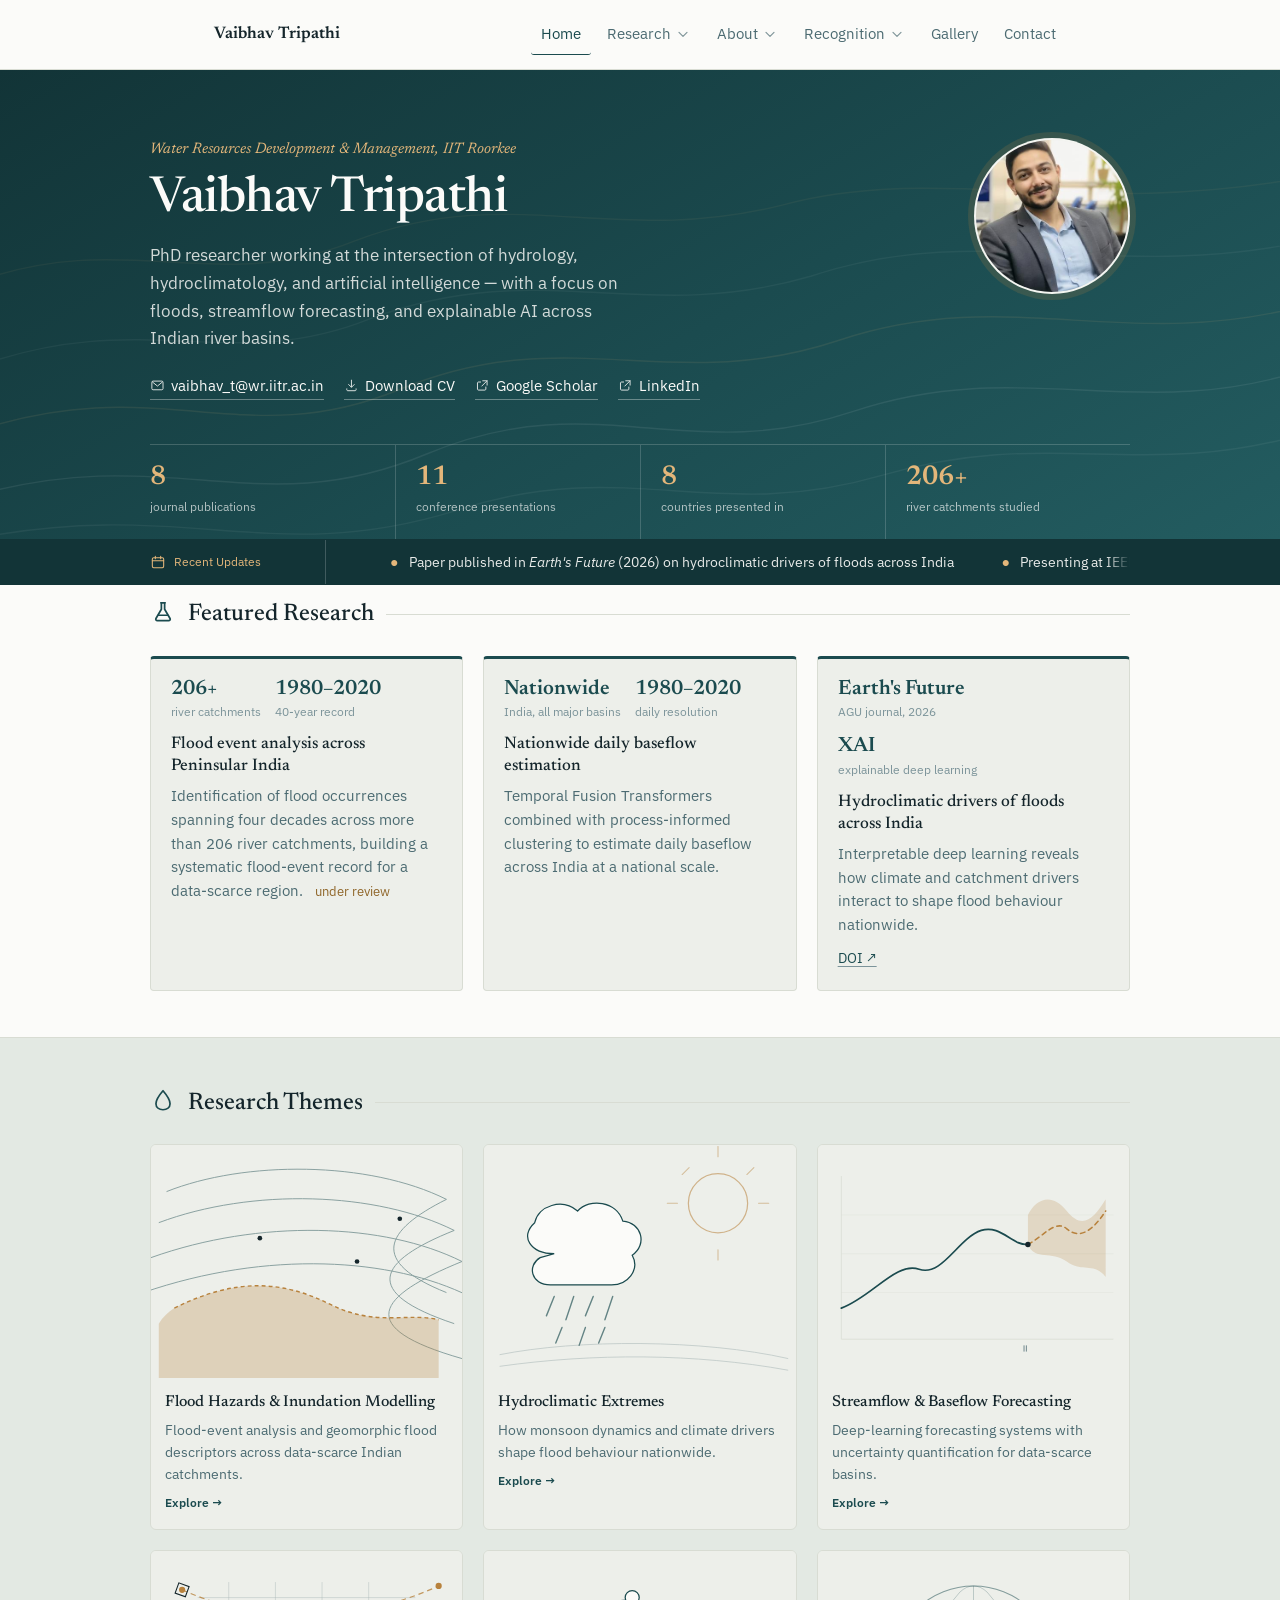
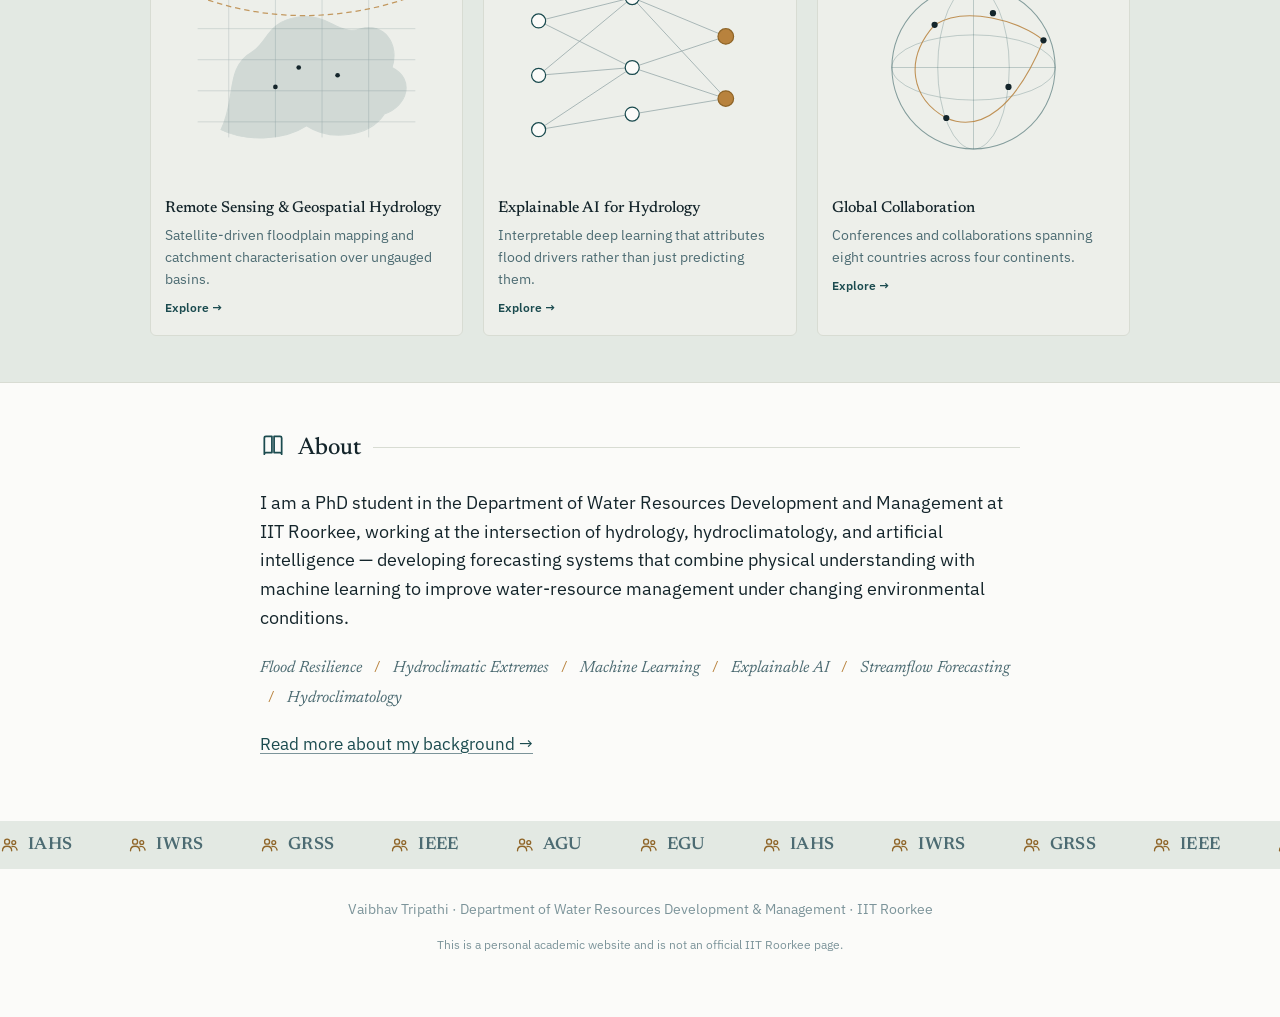
==== index.html @ ae6833fc "Dropdown nav, auto-scrolling ticker, and research theme cards Borrows layout techniques from the IIT" ====
<!DOCTYPE html>
<html lang="en">
<head>
<meta charset="UTF-8">
<meta name="viewport" content="width=device-width, initial-scale=1.0">
<title>Vaibhav Tripathi — Hydrology &amp; Water Resources Research</title>
<meta name="description" content="Vaibhav Tripathi is a PhD researcher at IIT Roorkee working on hydroclimatic extremes, flood modelling, and explainable AI for streamflow forecasting.">
<meta property="og:title" content="Vaibhav Tripathi — Hydrology &amp; Water Resources Research">
<meta property="og:description" content="Vaibhav Tripathi is a PhD researcher at IIT Roorkee working on hydroclimatic extremes, flood modelling, and explainable AI for streamflow forecasting.">
<meta property="og:image" content="assets/img/profile.jpg">
<meta property="og:type" content="website">
<link rel="icon" href="data:,">
<link rel="preconnect" href="https://fonts.googleapis.com">
<link rel="preconnect" href="https://fonts.gstatic.com" crossorigin>
<link href="https://fonts.googleapis.com/css2?family=Newsreader:ital,opsz,wght@0,6..72,400;0,6..72,500;0,6..72,600;1,6..72,400;1,6..72,500&family=IBM+Plex+Sans:wght@400;500;600&display=swap" rel="stylesheet">
<link rel="stylesheet" href="assets/css/style.css">
</head>
<body>
<svg xmlns="http://www.w3.org/2000/svg" style="display:none">
<defs>

<symbol id="icon-mail" viewBox="0 0 24 24">
  <rect x="3" y="5" width="18" height="14" rx="2" fill="none" stroke="currentColor" stroke-width="1.6"/>
  <path d="M4 6.5 L12 13 L20 6.5" fill="none" stroke="currentColor" stroke-width="1.6" stroke-linecap="round" stroke-linejoin="round"/>
</symbol>

<symbol id="icon-phone" viewBox="0 0 24 24">
  <path d="M6.5 3.5 L9.5 3.5 L11 8 L8.5 9.8 C9.6 12.2 11.8 14.4 14.2 15.5 L16 13 L20.5 14.5 L20.5 17.5 C20.5 19.2 19 20.4 17.4 20 C10.8 18.4 5.6 13.2 4 6.6 C3.6 5 4.8 3.5 6.5 3.5 Z" fill="none" stroke="currentColor" stroke-width="1.6" stroke-linejoin="round"/>
</symbol>

<symbol id="icon-download" viewBox="0 0 24 24">
  <path d="M12 3.5 V14.5 M7.5 10.5 L12 15 L16.5 10.5" fill="none" stroke="currentColor" stroke-width="1.6" stroke-linecap="round" stroke-linejoin="round"/>
  <path d="M4.5 17.5 V19 C4.5 19.8 5.2 20.5 6 20.5 H18 C18.8 20.5 19.5 19.8 19.5 19 V17.5" fill="none" stroke="currentColor" stroke-width="1.6" stroke-linecap="round"/>
</symbol>

<symbol id="icon-external" viewBox="0 0 24 24">
  <path d="M9 6.5 H5.5 C4.7 6.5 4 7.2 4 8 V18 C4 18.8 4.7 19.5 5.5 19.5 H16 C16.8 19.5 17.5 18.8 17.5 18 V14.5" fill="none" stroke="currentColor" stroke-width="1.6" stroke-linecap="round" stroke-linejoin="round"/>
  <path d="M12.5 4.5 H19.5 V11.5 M19.5 4.5 L11 13" fill="none" stroke="currentColor" stroke-width="1.6" stroke-linecap="round" stroke-linejoin="round"/>
</symbol>

<symbol id="icon-cap" viewBox="0 0 24 24">
  <path d="M12 4.5 L21.5 9 L12 13.5 L2.5 9 Z" fill="none" stroke="currentColor" stroke-width="1.6" stroke-linejoin="round"/>
  <path d="M6.5 11 V15.5 C6.5 17 9 18.5 12 18.5 C15 18.5 17.5 17 17.5 15.5 V11" fill="none" stroke="currentColor" stroke-width="1.6" stroke-linecap="round"/>
  <path d="M21.5 9 V15" fill="none" stroke="currentColor" stroke-width="1.6" stroke-linecap="round"/>
</symbol>

<symbol id="icon-briefcase" viewBox="0 0 24 24">
  <rect x="3" y="7.5" width="18" height="12" rx="2" fill="none" stroke="currentColor" stroke-width="1.6"/>
  <path d="M8.5 7.5 V5.5 C8.5 4.7 9.2 4 10 4 H14 C14.8 4 15.5 4.7 15.5 5.5 V7.5" fill="none" stroke="currentColor" stroke-width="1.6" stroke-linejoin="round"/>
  <path d="M3 12.5 H21" stroke="currentColor" stroke-width="1.6"/>
</symbol>

<symbol id="icon-flask" viewBox="0 0 24 24">
  <path d="M10 3.5 H14 M10.5 4 V9.5 L5.5 18 C5 19 5.7 20 6.8 20 H17.2 C18.3 20 19 19 18.5 18 L13.5 9.5 V4" fill="none" stroke="currentColor" stroke-width="1.6" stroke-linecap="round" stroke-linejoin="round"/>
  <path d="M8 15 H16" stroke="currentColor" stroke-width="1.6" stroke-linecap="round"/>
</symbol>

<symbol id="icon-map" viewBox="0 0 24 24">
  <path d="M9 4 L4 6 V20 L9 18 L15 20 L20 18 V4 L15 6 L9 4 Z" fill="none" stroke="currentColor" stroke-width="1.6" stroke-linejoin="round"/>
  <path d="M9 4 V18 M15 6 V20" stroke="currentColor" stroke-width="1.6"/>
</symbol>

<symbol id="icon-users" viewBox="0 0 24 24">
  <circle cx="8.5" cy="8" r="3" fill="none" stroke="currentColor" stroke-width="1.6"/>
  <path d="M3 19 C3 15.5 5.5 13.5 8.5 13.5 C11.5 13.5 14 15.5 14 19" fill="none" stroke="currentColor" stroke-width="1.6" stroke-linecap="round"/>
  <circle cx="16.5" cy="9" r="2.3" fill="none" stroke="currentColor" stroke-width="1.6"/>
  <path d="M14.5 13.8 C17 13.3 19.8 15 20.5 18" fill="none" stroke="currentColor" stroke-width="1.6" stroke-linecap="round"/>
</symbol>

<symbol id="icon-award" viewBox="0 0 24 24">
  <circle cx="12" cy="9" r="5.5" fill="none" stroke="currentColor" stroke-width="1.6"/>
  <path d="M9 13.5 L7.5 20.5 L12 18 L16.5 20.5 L15 13.5" fill="none" stroke="currentColor" stroke-width="1.6" stroke-linejoin="round"/>
</symbol>

<symbol id="icon-book" viewBox="0 0 24 24">
  <path d="M4 5.5 C4 4.7 4.7 4 5.5 4 H11 V19 H5.5 C4.7 19 4 19.7 4 20.5 V5.5 Z" fill="none" stroke="currentColor" stroke-width="1.6" stroke-linejoin="round"/>
  <path d="M20 5.5 C20 4.7 19.3 4 18.5 4 H13 V19 H18.5 C19.3 19 20 19.7 20 20.5 V5.5 Z" fill="none" stroke="currentColor" stroke-width="1.6" stroke-linejoin="round"/>
</symbol>

<symbol id="icon-calendar" viewBox="0 0 24 24">
  <rect x="3.5" y="5.5" width="17" height="15" rx="2" fill="none" stroke="currentColor" stroke-width="1.6"/>
  <path d="M3.5 10 H20.5 M8 3.5 V7 M16 3.5 V7" stroke="currentColor" stroke-width="1.6" stroke-linecap="round"/>
</symbol>

<symbol id="icon-droplet" viewBox="0 0 24 24">
  <path d="M12 3.5 C12 3.5 5.5 11 5.5 15.5 C5.5 19 8.4 21 12 21 C15.6 21 18.5 19 18.5 15.5 C18.5 11 12 3.5 12 3.5 Z" fill="none" stroke="currentColor" stroke-width="1.6" stroke-linejoin="round"/>
</symbol>

<symbol id="icon-chart" viewBox="0 0 24 24">
  <path d="M4 20 V4 M4 20 H20" stroke="currentColor" stroke-width="1.6" stroke-linecap="round"/>
  <path d="M7 16 L11 11 L14.5 13.5 L19.5 7" fill="none" stroke="currentColor" stroke-width="1.6" stroke-linecap="round" stroke-linejoin="round"/>
</symbol>

<symbol id="icon-image" viewBox="0 0 24 24">
  <rect x="3.5" y="4.5" width="17" height="15" rx="2" fill="none" stroke="currentColor" stroke-width="1.6"/>
  <circle cx="8.5" cy="9.5" r="1.7" fill="none" stroke="currentColor" stroke-width="1.6"/>
  <path d="M4 17 L9.5 12 L13.5 15.5 L16.5 13 L20.5 17" fill="none" stroke="currentColor" stroke-width="1.6" stroke-linejoin="round"/>
</symbol>

<symbol id="icon-globe" viewBox="0 0 24 24">
  <circle cx="12" cy="12" r="8.5" fill="none" stroke="currentColor" stroke-width="1.6"/>
  <path d="M3.5 12 H20.5 M12 3.5 C14.8 6.5 14.8 17.5 12 20.5 C9.2 17.5 9.2 6.5 12 3.5 Z" fill="none" stroke="currentColor" stroke-width="1.6"/>
</symbol>

<symbol id="icon-pin" viewBox="0 0 24 24">
  <path d="M12 21 C12 21 18.5 14.5 18.5 10 C18.5 6.4 15.6 3.5 12 3.5 C8.4 3.5 5.5 6.4 5.5 10 C5.5 14.5 12 21 12 21 Z" fill="none" stroke="currentColor" stroke-width="1.6" stroke-linejoin="round"/>
  <circle cx="12" cy="10" r="2.2" fill="none" stroke="currentColor" stroke-width="1.6"/>
</symbol>

<symbol id="icon-caret" viewBox="0 0 24 24">
  <path d="M6 9.5 L12 15.5 L18 9.5" fill="none" stroke="currentColor" stroke-width="1.8" stroke-linecap="round" stroke-linejoin="round"/>
</symbol>

</defs>
</svg>

<nav class="topnav">
  <div class="topnav-inner">
    <a href="index.html" class="brand">Vaibhav Tripathi</a>
    <button class="navtoggle" id="navToggle" aria-label="Toggle navigation" aria-expanded="false">
      <span></span><span></span><span></span>
    </button>
    <ul class="navlinks" id="navLinks">
      <li><a href="index.html" class="top active">Home</a></li>
      <li class="navgroup">
        <button type="button" class="top" aria-expanded="false">Research <svg class="icon icon-sm caret"><use href="#icon-caret"/></svg></button>
        <ul class="dropdown">
          <li><a href="research.html">Research Domains</a></li>
          <li><a href="publications.html">Publications</a></li>
          <li><a href="conferences.html">Conferences & Workshops</a></li>
        </ul>
      </li>
      <li class="navgroup">
        <button type="button" class="top" aria-expanded="false">About <svg class="icon icon-sm caret"><use href="#icon-caret"/></svg></button>
        <ul class="dropdown">
          <li><a href="about.html">About</a></li>
          <li><a href="education.html">Education</a></li>
          <li><a href="experience.html">Experience</a></li>
        </ul>
      </li>
      <li class="navgroup">
        <button type="button" class="top" aria-expanded="false">Recognition <svg class="icon icon-sm caret"><use href="#icon-caret"/></svg></button>
        <ul class="dropdown">
          <li><a href="awards.html">Awards</a></li>
          <li><a href="leadership.html">Leadership</a></li>
        </ul>
      </li>
      <li><a href="gallery.html" class="top">Gallery</a></li>
      <li><a href="contact.html" class="top">Contact</a></li>
    </ul>
  </div>
</nav>

<header class="hero" id="top">
  <svg class="hero-contour" viewBox="0 0 900 360" preserveAspectRatio="xMidYMid slice" xmlns="http://www.w3.org/2000/svg" aria-hidden="true">
    <path d="M -20 300 C 120 260, 180 320, 300 270 C 420 220, 480 280, 600 240 C 720 200, 800 250, 920 210" fill="none" stroke="#FBFBF9" stroke-width="1" opacity="0.22"/>
    <path d="M -20 330 C 130 300, 190 350, 320 310 C 440 270, 500 320, 620 285 C 740 250, 800 290, 920 255" fill="none" stroke="#FBFBF9" stroke-width="1" opacity="0.16"/>
    <path d="M -20 255 C 110 210, 170 270, 280 225 C 400 175, 470 230, 590 190 C 710 150, 790 200, 920 165" fill="none" stroke="#E3B67A" stroke-width="1" opacity="0.28"/>
    <path d="M -20 210 C 100 165, 160 215, 260 175 C 380 130, 450 180, 570 145 C 690 105, 780 150, 920 120" fill="none" stroke="#FBFBF9" stroke-width="1" opacity="0.14"/>
    <path d="M -20 150 C 90 110, 150 160, 250 120 C 360 78, 430 125, 550 95 C 660 65, 760 105, 920 75" fill="none" stroke="#E3B67A" stroke-width="1" opacity="0.18"/>
  </svg>
  <div class="hero-inner">
    <div>
      <p class="hero-eyebrow">Water Resources Development &amp; Management, IIT Roorkee</p>
      <h1>Vaibhav Tripathi</h1>
      <p class="hero-role">PhD researcher working at the intersection of hydrology, hydroclimatology, and artificial intelligence — with a focus on floods, streamflow forecasting, and explainable AI across Indian river basins.</p>
      <div class="hero-links">
        <a href="mailto:vaibhav_t@wr.iitr.ac.in"><svg class="icon"><use href="#icon-mail"/></svg>vaibhav_t@wr.iitr.ac.in</a>
        <a href="assets/files/Vaibhav_Tripathi_CV.pdf"><svg class="icon"><use href="#icon-download"/></svg>Download CV</a>
        <a href="#" id="link-scholar"><svg class="icon"><use href="#icon-external"/></svg>Google Scholar</a>
        <a href="#" id="link-linkedin"><svg class="icon"><use href="#icon-external"/></svg>LinkedIn</a>
      </div>
    </div>
    <div class="hero-photo">
      <img src="assets/img/profile.jpg" alt="Portrait of Vaibhav Tripathi" width="156" height="156">
    </div>
  </div>
  <div class="stat-strip">
    <div class="stat-strip-item"><span class="stat-strip-num">8</span><span class="stat-strip-label">journal publications</span></div>
    <div class="stat-strip-item"><span class="stat-strip-num">11</span><span class="stat-strip-label">conference presentations</span></div>
    <div class="stat-strip-item"><span class="stat-strip-num">8</span><span class="stat-strip-label">countries presented in</span></div>
    <div class="stat-strip-item"><span class="stat-strip-num">206+</span><span class="stat-strip-label">river catchments studied</span></div>
  </div>
</header>

<div class="ticker-band">
  <div class="ticker-inner">
    <div class="ticker-label"><svg class="icon icon-sm"><use href="#icon-calendar"/></svg> Recent Updates</div>
    <div class="ticker-viewport">
      <div class="ticker-track">
        <span><span class="dot">&#9679;</span>Paper published in <em>Earth's Future</em> (2026) on hydroclimatic drivers of floods across India</span>
        <span><span class="dot">&#9679;</span>Presenting at IEEE&ndash;IGARSS 2026, Washington, D.C., USA</span>
        <span><span class="dot">&#9679;</span>Paper published in <em>Journal of Hydrology</em>: coupled flood &amp; public-health risk modelling</span>
        <span><span class="dot">&#9679;</span>Presenting at EGU General Assembly 2026, Vienna, Austria</span>
        <span><span class="dot">&#9679;</span>Revision submitted to <em>Environmental Research Letters</em> on baseflow separation methods</span>
        <span><span class="dot">&#9679;</span>Travel grant awarded for the S2S2D Conference, University of Reading, UK</span>
        <span><span class="dot">&#9679;</span>Paper published in <em>Natural Hazards</em>: CNN&ndash;U-Net flood susceptibility mapping</span>
        <span><span class="dot">&#9679;</span>Paper published in <em>Water Resources Management</em>: En-LSTM streamflow model</span>
        <!-- duplicate for seamless loop -->
        <span><span class="dot">&#9679;</span>Paper published in <em>Earth's Future</em> (2026) on hydroclimatic drivers of floods across India</span>
        <span><span class="dot">&#9679;</span>Presenting at IEEE&ndash;IGARSS 2026, Washington, D.C., USA</span>
        <span><span class="dot">&#9679;</span>Paper published in <em>Journal of Hydrology</em>: coupled flood &amp; public-health risk modelling</span>
        <span><span class="dot">&#9679;</span>Presenting at EGU General Assembly 2026, Vienna, Austria</span>
        <span><span class="dot">&#9679;</span>Revision submitted to <em>Environmental Research Letters</em> on baseflow separation methods</span>
        <span><span class="dot">&#9679;</span>Travel grant awarded for the S2S2D Conference, University of Reading, UK</span>
        <span><span class="dot">&#9679;</span>Paper published in <em>Natural Hazards</em>: CNN&ndash;U-Net flood susceptibility mapping</span>
        <span><span class="dot">&#9679;</span>Paper published in <em>Water Resources Management</em>: En-LSTM streamflow model</span>
      </div>
    </div>
  </div>
</div>

<main>

<section id="featured" class="no-border-top">
  <div class="section-inner wide">
    <div class="section-head"><span class="section-icon"><svg class="icon icon-lg"><use href="#icon-flask"/></svg></span><h2>Featured Research</h2><div class="rule"></div></div>

    <div class="feature-grid">

      <article class="feature-card">
        <div class="feature-stats">
          <div class="stat"><span class="stat-num">206+</span><span class="stat-label">river catchments</span></div>
          <div class="stat"><span class="stat-num">1980&ndash;2020</span><span class="stat-label">40-year record</span></div>
        </div>
        <h3>Flood event analysis across Peninsular India</h3>
        <p>Identification of flood occurrences spanning four decades across more than 206 river catchments, building a systematic flood-event record for a data-scarce region. <span class="research-tag">under review</span></p>
      </article>

      <article class="feature-card">
        <div class="feature-stats">
          <div class="stat"><span class="stat-num">Nationwide</span><span class="stat-label">India, all major basins</span></div>
          <div class="stat"><span class="stat-num">1980&ndash;2020</span><span class="stat-label">daily resolution</span></div>
        </div>
        <h3>Nationwide daily baseflow estimation</h3>
        <p>Temporal Fusion Transformers combined with process-informed clustering to estimate daily baseflow across India at a national scale.</p>
      </article>

      <article class="feature-card">
        <div class="feature-stats">
          <div class="stat"><span class="stat-num">Earth's&nbsp;Future</span><span class="stat-label">AGU journal, 2026</span></div>
          <div class="stat"><span class="stat-num">XAI</span><span class="stat-label">explainable deep learning</span></div>
        </div>
        <h3>Hydroclimatic drivers of floods across India</h3>
        <p>Interpretable deep learning reveals how climate and catchment drivers interact to shape flood behaviour nationwide.</p>
        <div class="pub-links"><a href="https://doi.org/10.1029/2026EF008397" target="_blank" rel="noopener">DOI &nearr;</a></div>
      </article>

    </div>
  </div>
</section>

<section id="themes" class="tint">
  <div class="section-inner wide">
    <div class="section-head"><span class="section-icon"><svg class="icon icon-lg"><use href="#icon-droplet"/></svg></span><h2>Research Themes</h2><div class="rule"></div></div>
    <div class="gallery-grid">

      <a class="tcard gallery-tile" href="research.html">
        <div class="tphoto"><img src="assets/img/gallery/flood-mapping.svg" alt="Flood mapping illustration" loading="lazy"></div>
        <div class="gallery-caption"><h3>Flood Hazards &amp; Inundation Modelling</h3><p>Flood-event analysis and geomorphic flood descriptors across data-scarce Indian catchments.</p></div>
      </a>

      <a class="tcard gallery-tile" href="research.html">
        <div class="tphoto"><img src="assets/img/gallery/monsoon-climate.svg" alt="Monsoon climate illustration" loading="lazy"></div>
        <div class="gallery-caption"><h3>Hydroclimatic Extremes</h3><p>How monsoon dynamics and climate drivers shape flood behaviour nationwide.</p></div>
      </a>

      <a class="tcard gallery-tile" href="research.html">
        <div class="tphoto"><img src="assets/img/gallery/streamflow-forecast.svg" alt="Streamflow forecasting illustration" loading="lazy"></div>
        <div class="gallery-caption"><h3>Streamflow &amp; Baseflow Forecasting</h3><p>Deep-learning forecasting systems with uncertainty quantification for data-scarce basins.</p></div>
      </a>

      <a class="tcard gallery-tile" href="research.html">
        <div class="tphoto"><img src="assets/img/gallery/remote-sensing.svg" alt="Remote sensing illustration" loading="lazy"></div>
        <div class="gallery-caption"><h3>Remote Sensing &amp; Geospatial Hydrology</h3><p>Satellite-driven floodplain mapping and catchment characterisation over ungauged basins.</p></div>
      </a>

      <a class="tcard gallery-tile" href="research.html">
        <div class="tphoto"><img src="assets/img/gallery/machine-learning.svg" alt="Machine learning illustration" loading="lazy"></div>
        <div class="gallery-caption"><h3>Explainable AI for Hydrology</h3><p>Interpretable deep learning that attributes flood drivers rather than just predicting them.</p></div>
      </a>

      <a class="tcard gallery-tile" href="gallery.html">
        <div class="tphoto"><img src="assets/img/gallery/global-reach.svg" alt="Global collaboration illustration" loading="lazy"></div>
        <div class="gallery-caption"><h3>Global Collaboration</h3><p>Conferences and collaborations spanning eight countries across four continents.</p></div>
      </a>

    </div>
  </div>
</section>

<section id="about-teaser">
  <div class="section-inner">
    <div class="section-head"><span class="section-icon"><svg class="icon icon-lg"><use href="#icon-book"/></svg></span><h2>About</h2><div class="rule"></div></div>
    <p class="about-lede">I am a PhD student in the Department of Water Resources Development and Management at IIT Roorkee, working at the intersection of hydrology, hydroclimatology, and artificial intelligence &mdash; developing forecasting systems that combine physical understanding with machine learning to improve water-resource management under changing environmental conditions.</p>
    <p class="keywords">Flood Resilience <span class="sep">/</span> Hydroclimatic Extremes <span class="sep">/</span> Machine Learning <span class="sep">/</span> Explainable AI <span class="sep">/</span> Streamflow Forecasting <span class="sep">/</span> Hydroclimatology</p>
    <p style="margin-top:18px;"><a href="about.html">Read more about my background &rarr;</a></p>
  </div>
</section>

<div class="logostrip-band">
  <div class="logostrip-track">
    <span class="logostrip-item"><svg class="icon icon-md"><use href="#icon-users"/></svg>IAHS</span>
    <span class="logostrip-item"><svg class="icon icon-md"><use href="#icon-users"/></svg>IWRS</span>
    <span class="logostrip-item"><svg class="icon icon-md"><use href="#icon-users"/></svg>GRSS</span>
    <span class="logostrip-item"><svg class="icon icon-md"><use href="#icon-users"/></svg>IEEE</span>
    <span class="logostrip-item"><svg class="icon icon-md"><use href="#icon-users"/></svg>AGU</span>
    <span class="logostrip-item"><svg class="icon icon-md"><use href="#icon-users"/></svg>EGU</span>
    <span class="logostrip-item"><svg class="icon icon-md"><use href="#icon-users"/></svg>IAHS</span>
    <span class="logostrip-item"><svg class="icon icon-md"><use href="#icon-users"/></svg>IWRS</span>
    <span class="logostrip-item"><svg class="icon icon-md"><use href="#icon-users"/></svg>GRSS</span>
    <span class="logostrip-item"><svg class="icon icon-md"><use href="#icon-users"/></svg>IEEE</span>
    <span class="logostrip-item"><svg class="icon icon-md"><use href="#icon-users"/></svg>AGU</span>
    <span class="logostrip-item"><svg class="icon icon-md"><use href="#icon-users"/></svg>EGU</span>
  </div>
</div>

</main>
<footer>
  <p>Vaibhav Tripathi &middot; Department of Water Resources Development &amp; Management &middot; IIT Roorkee</p>
  <p class="footer-note">This is a personal academic website and is not an official IIT Roorkee page.</p>
</footer>

<script src="assets/js/main.js"></script>
</body>
</html>
---- assets/css/style.css ----
/* ============================================================
   Vaibhav Tripathi — personal site
   Palette: ink #14252B / teal #1B4B4F / slate #4C6B72
            paper #EDEFEA / paper-warm #FBFBF9 / ochre #B8823D
   Type: Newsreader (headings) + IBM Plex Sans (body/UI)
   ============================================================ */

:root {
  --ink: #14252b;
  --teal: #1b4b4f;
  --teal-deep: #123437;
  --slate: #4c6b72;
  --slate-light: #7c949a;
  --paper: #edefea;
  --paper-warm: #fbfbf9;
  --line: #d8dcd3;
  --ochre: #b8823d;
  --ochre-light: #e3b67a;
  --ochre-deep: #8f6528;
  --paper-tint: #e3e9e3;
  --max-w: 760px;
  --max-w-wide: 980px;
  --side-pad: clamp(20px, 5vw, 64px);
}

* { box-sizing: border-box; }

.icon {
  width: 1em;
  height: 1em;
  display: inline-block;
  vertical-align: -0.15em;
  flex-shrink: 0;
}
.icon-sm { width: 16px; height: 16px; }
.icon-md { width: 20px; height: 20px; }
.icon-lg { width: 26px; height: 26px; }

html {
  scroll-behavior: smooth;
}

@media (prefers-reduced-motion: reduce) {
  html { scroll-behavior: auto; }
  * { animation-duration: 0.01ms !important; animation-iteration-count: 1 !important; transition-duration: 0.01ms !important; }
}

body {
  margin: 0;
  background: var(--paper-warm);
  color: var(--ink);
  font-family: "IBM Plex Sans", -apple-system, BlinkMacSystemFont, "Segoe UI", sans-serif;
  font-size: 17px;
  line-height: 1.6;
  -webkit-font-smoothing: antialiased;
}

h1, h2, h3, h4 {
  font-family: "Newsreader", Georgia, serif;
  font-weight: 500;
  color: var(--ink);
  margin: 0;
}

a {
  color: var(--teal);
  text-decoration-color: var(--slate-light);
  text-underline-offset: 3px;
}
a:hover { color: var(--ochre-deep); }

a:focus-visible,
button:focus-visible,
input:focus-visible {
  outline: 2px solid var(--ochre);
  outline-offset: 3px;
}

::selection { background: var(--ochre); color: var(--paper-warm); }

p { margin: 0 0 1em; }

.wrap {
  max-width: var(--max-w);
  margin: 0 auto;
  padding: 0 var(--side-pad);
}

/* ---------- Top nav ---------- */

.topnav {
  position: sticky;
  top: 0;
  z-index: 50;
  background: rgba(251, 251, 249, 0.92);
  backdrop-filter: blur(6px);
  border-bottom: 1px solid var(--line);
}

.topnav-inner {
  max-width: var(--max-w-wide);
  margin: 0 auto;
  padding: 14px var(--side-pad);
  display: flex;
  align-items: center;
  justify-content: space-between;
  gap: 16px;
}

.brand {
  font-family: "Newsreader", serif;
  font-size: 1.05rem;
  font-weight: 600;
  color: var(--ink);
  text-decoration: none;
  white-space: nowrap;
}

.navlinks {
  display: flex;
  align-items: center;
  gap: clamp(2px, 1vw, 6px);
  flex-wrap: wrap;
  font-size: 0.92rem;
  list-style: none;
  margin: 0;
  padding: 0;
}

.navlinks > li { position: relative; }

.navlinks a.top,
.navlinks button.top {
  color: var(--slate);
  text-decoration: none;
  padding: 8px 10px;
  border-bottom: 1px solid transparent;
  background: none;
  border-left: none;
  border-right: none;
  border-top: none;
  font: inherit;
  cursor: pointer;
  display: inline-flex;
  align-items: center;
  gap: 4px;
  border-radius: 3px;
}
.navlinks a.top:hover,
.navlinks button.top:hover {
  color: var(--teal);
  border-bottom-color: var(--ochre);
}
.navlinks a.top.active,
.navlinks button.top.active {
  color: var(--teal);
  border-bottom-color: var(--teal);
}
.navlinks .caret { transition: transform 0.2s ease; opacity: 0.7; }
.navlinks li.navgroup.open .caret { transform: rotate(180deg); }

.dropdown {
  position: absolute;
  top: 100%;
  left: 0;
  min-width: 220px;
  background: var(--paper-warm);
  border: 1px solid var(--line);
  border-radius: 8px;
  box-shadow: 0 18px 32px rgba(18, 52, 55, 0.14);
  padding: 6px;
  list-style: none;
  margin: 4px 0 0;
  display: none;
  z-index: 60;
}
.navlinks li.navgroup.open .dropdown,
.navlinks li.navgroup:hover .dropdown {
  display: block;
}
.dropdown li a {
  display: block;
  padding: 9px 12px;
  border-radius: 5px;
  color: var(--ink);
  text-decoration: none;
  font-size: 0.9rem;
}
.dropdown li a:hover { background: var(--paper); color: var(--teal); }
.dropdown li a.active { color: var(--teal); font-weight: 600; }

.navtoggle {
  display: none;
  flex-direction: column;
  justify-content: center;
  gap: 4px;
  width: 30px;
  height: 30px;
  background: none;
  border: none;
  cursor: pointer;
  padding: 0;
}
.navtoggle span {
  display: block;
  height: 1.5px;
  background: var(--ink);
  border-radius: 1px;
}

@media (max-width: 760px) {
  .navtoggle { display: flex; }
  .navlinks {
    display: none;
    width: 100%;
    flex-direction: column;
    align-items: stretch;
    gap: 0;
    padding-top: 10px;
  }
  .navlinks.open { display: flex; }
  .navlinks > li { border-bottom: 1px dotted var(--line); }
  .navlinks a.top, .navlinks button.top { width: 100%; padding: 10px 2px; justify-content: space-between; }
  .dropdown {
    position: static;
    box-shadow: none;
    border: none;
    display: none;
    padding: 0 0 6px 14px;
    background: none;
  }
  .navlinks li.navgroup.open .dropdown { display: block; }
  .topnav-inner { flex-wrap: wrap; }
}

/* ---------- Hero ---------- */

.hero {
  position: relative;
  padding: 68px var(--side-pad) 0;
  overflow: hidden;
  background: linear-gradient(150deg, var(--teal-deep) 0%, var(--teal) 55%, #235c60 100%);
  color: var(--paper-warm);
}

.hero-inner {
  max-width: var(--max-w-wide);
  margin: 0 auto;
  display: grid;
  grid-template-columns: 1fr auto;
  gap: 36px;
  align-items: start;
  position: relative;
  z-index: 2;
  padding-bottom: 44px;
}

.hero-eyebrow {
  color: var(--ochre-light);
  font-size: 0.95rem;
  margin: 0 0 10px;
  font-style: italic;
  font-family: "Newsreader", serif;
}

.hero h1 {
  font-size: clamp(2.1rem, 5vw, 3.1rem);
  line-height: 1.12;
  margin-bottom: 14px;
  letter-spacing: -0.01em;
  color: var(--paper-warm);
}

.hero-role {
  color: rgba(251, 251, 249, 0.82);
  font-size: 1.08rem;
  max-width: 48ch;
  margin-bottom: 22px;
}

.hero-links {
  display: flex;
  flex-wrap: wrap;
  gap: 10px 20px;
  font-size: 0.93rem;
}

.hero-links a {
  color: var(--paper-warm);
  text-decoration: none;
  border-bottom: 1px solid rgba(251, 251, 249, 0.35);
  padding-bottom: 1px;
  display: inline-flex;
  align-items: center;
  gap: 6px;
}
.hero-links a:hover { border-bottom-color: var(--ochre-light); color: var(--ochre-light); }
.hero-links .icon { opacity: 0.85; }

.hero-photo {
  width: 156px;
  height: 156px;
  border-radius: 50%;
  overflow: hidden;
  border: 2px solid rgba(251, 251, 249, 0.5);
  box-shadow: 0 0 0 6px rgba(184, 130, 61, 0.18);
  flex-shrink: 0;
  background: var(--paper);
}
.hero-photo img {
  width: 100%;
  height: 100%;
  object-fit: cover;
  display: block;
}

.hero-contour {
  position: absolute;
  inset: 0;
  z-index: 1;
  opacity: 0.35;
  pointer-events: none;
}

/* ---------- Stat strip (bottom of hero) ---------- */

.stat-strip {
  position: relative;
  z-index: 2;
  max-width: var(--max-w-wide);
  margin: 0 auto;
  display: grid;
  grid-template-columns: repeat(4, 1fr);
  border-top: 1px solid rgba(251, 251, 249, 0.18);
}

.stat-strip-item {
  padding: 18px var(--side-pad) 22px 0;
  border-left: 1px solid rgba(251, 251, 249, 0.18);
  padding-left: 20px;
}
.stat-strip-item:first-child { border-left: none; padding-left: 0; }

.stat-strip-num {
  font-family: "Newsreader", serif;
  font-size: clamp(1.3rem, 2.4vw, 1.7rem);
  color: var(--ochre-light);
  font-weight: 600;
  line-height: 1.1;
  display: block;
}
.stat-strip-label {
  font-size: 0.78rem;
  color: rgba(251, 251, 249, 0.68);
  margin-top: 4px;
  display: block;
}

@media (max-width: 720px) {
  .hero-inner { grid-template-columns: 1fr; padding-bottom: 32px; }
  .hero-photo { width: 110px; height: 110px; order: -1; }
  .stat-strip { grid-template-columns: repeat(2, 1fr); row-gap: 16px; }
  .stat-strip-item:nth-child(3) { border-left: none; padding-left: 0; }
}

/* ---------- Sub-page header (non-home pages) ---------- */

.pagehead {
  padding: 44px var(--side-pad) 30px;
  max-width: var(--max-w);
  margin: 0 auto;
}
.pagehead h1 {
  font-size: clamp(1.8rem, 4vw, 2.4rem);
  margin-bottom: 8px;
}
.pagehead-blurb {
  color: var(--slate);
  max-width: 62ch;
  margin: 0;
}

.pagehead-eyebrow {
  color: var(--ochre-deep);
  font-size: 0.95rem;
  margin: 0 0 10px;
  font-style: italic;
  font-family: "Newsreader", serif;
}

section.no-border-top {
  border-top: none;
  padding-top: 10px;
}

/* ---------- Featured research (home page) ---------- */

.feature-grid {
  display: grid;
  grid-template-columns: repeat(3, 1fr);
  gap: 20px;
}
@media (max-width: 820px) {
  .feature-grid { grid-template-columns: 1fr; }
}

.feature-card {
  border: 1px solid var(--line);
  border-radius: 4px;
  padding: 20px;
  background: var(--paper);
}
.feature-card {
  position: relative;
  border-top: 3px solid var(--teal);
}
.feature-card h3 {
  font-size: 1.05rem;
  margin: 12px 0 6px;
  line-height: 1.3;
}
.feature-card p {
  color: var(--slate);
  font-size: 0.93rem;
  margin: 0;
}
.feature-card .pub-links { margin-top: 10px; }

.feature-stats {
  display: flex;
  flex-wrap: wrap;
  gap: 14px;
}
.stat {
  display: flex;
  flex-direction: column;
}
.stat-num {
  font-family: "Newsreader", serif;
  font-size: 1.3rem;
  color: var(--teal);
  font-weight: 600;
  line-height: 1.1;
}
.stat-label {
  font-size: 0.74rem;
  color: var(--slate-light);
  margin-top: 2px;
}

/* ---------- Sections ---------- */

section {
  padding: 46px var(--side-pad);
  border-top: 1px solid var(--line);
}
section .wrap { padding: 0; max-width: var(--max-w); }
section > .wrap { }
.section-inner { max-width: var(--max-w); margin: 0 auto; }
.section-inner.wide { max-width: var(--max-w-wide); }

section.tint {
  background: var(--paper-tint);
}

.section-head {
  display: flex;
  align-items: center;
  gap: 12px;
  margin-bottom: 22px;
}

.section-head .section-icon {
  color: var(--teal);
  flex-shrink: 0;
}

.section-head h2 {
  font-size: 1.5rem;
}

.section-head .rule {
  flex: 1;
  height: 1px;
  background: var(--line);
}

/* ---------- About ---------- */

.about-lede {
  font-size: 1.12rem;
  color: var(--ink);
  max-width: 68ch;
}

.keywords {
  margin-top: 22px;
  font-family: "Newsreader", serif;
  font-style: italic;
  color: var(--slate);
  font-size: 1.02rem;
  line-height: 1.8;
}
.keywords .sep {
  color: var(--ochre);
  font-style: normal;
  margin: 0 8px;
}

/* ---------- Research ---------- */

.research-item {
  padding: 16px 0;
  border-bottom: 1px dotted var(--line);
}
.research-item:last-child { border-bottom: none; }
.research-item h3 {
  font-size: 1.08rem;
  margin-bottom: 4px;
}
.research-item p {
  color: var(--slate);
  font-size: 0.97rem;
  margin: 0;
}
.research-tag {
  font-size: 0.8rem;
  color: var(--ochre-deep);
  margin-left: 8px;
}

/* ---------- Timeline (Education / Experience) ---------- */

.timeline {
  position: relative;
  margin-left: 6px;
  padding-left: 26px;
  border-left: 1.5px solid var(--slate-light);
}

.timeline-item {
  position: relative;
  padding-bottom: 28px;
}
.timeline-item:last-child { padding-bottom: 0; }

.timeline-item:not(.has-icon)::before {
  content: "";
  position: absolute;
  left: -30.5px;
  top: 6px;
  width: 9px;
  height: 9px;
  border-radius: 50%;
  background: var(--paper-warm);
  border: 2px solid var(--teal);
}

.timeline-icon {
  position: absolute;
  left: -40px;
  top: -3px;
  width: 22px;
  height: 22px;
  border-radius: 50%;
  background: var(--paper-warm);
  border: 1.5px solid var(--teal);
  color: var(--teal);
  display: flex;
  align-items: center;
  justify-content: center;
}
.timeline-icon .icon { width: 12px; height: 12px; }

.timeline-date {
  font-size: 0.85rem;
  color: var(--ochre-deep);
  font-family: "Newsreader", serif;
  font-style: italic;
  margin-bottom: 2px;
}

.timeline-item h3 {
  font-size: 1.08rem;
  margin-bottom: 2px;
}

.timeline-item .org {
  color: var(--slate);
  font-size: 0.95rem;
}
.timeline-item .meta {
  color: var(--slate-light);
  font-size: 0.88rem;
  margin-top: 2px;
}

/* ---------- Publications ---------- */

.pub-controls {
  margin-bottom: 20px;
  display: flex;
  gap: 10px;
  flex-wrap: wrap;
  align-items: center;
}

.pub-search {
  flex: 1;
  min-width: 180px;
  padding: 9px 12px;
  border: 1px solid var(--line);
  border-radius: 3px;
  background: var(--paper);
  font-family: inherit;
  font-size: 0.92rem;
  color: var(--ink);
}
.pub-search::placeholder { color: var(--slate-light); }

.pub-year-group {
  margin-bottom: 24px;
}
.pub-year {
  font-family: "Newsreader", serif;
  font-size: 1.15rem;
  color: var(--teal);
  margin-bottom: 10px;
  font-style: italic;
}

.pub-item {
  padding: 12px 0;
  border-bottom: 1px dotted var(--line);
  font-size: 0.97rem;
}
.pub-item:last-child { border-bottom: none; }

.pub-title {
  color: var(--ink);
  font-weight: 500;
  display: block;
  margin-bottom: 3px;
}
.pub-meta {
  color: var(--slate);
  font-size: 0.92rem;
}
.pub-journal { font-style: italic; }
.pub-links { margin-top: 4px; font-size: 0.88rem; }
.pub-links a { margin-right: 14px; }
.pub-badge {
  display: inline-block;
  font-size: 0.76rem;
  color: var(--ochre-deep);
  border: 1px solid var(--ochre);
  border-radius: 3px;
  padding: 1px 6px;
  margin-left: 8px;
  vertical-align: middle;
}
.pub-item[hidden] { display: none; }

/* ---------- Lists (awards / leadership / conferences) ---------- */

.plain-list {
  list-style: none;
  margin: 0;
  padding: 0;
}
.plain-list li {
  padding: 10px 0;
  border-bottom: 1px dotted var(--line);
  font-size: 0.97rem;
  color: var(--ink);
}
.plain-list li:last-child { border-bottom: none; }
.plain-list .sub {
  color: var(--slate);
  font-size: 0.9rem;
  display: block;
  margin-top: 2px;
}

.conf-list li { padding: 10px 0; border-bottom: 1px dotted var(--line); font-size: 0.95rem;}
.conf-list .pub-meta { display:block; margin-top:2px; }

/* ---------- Skills / memberships row ---------- */

.tag-row {
  display: flex;
  flex-wrap: wrap;
  gap: 8px;
  margin-top: 8px;
}
.tag-row span {
  font-size: 0.85rem;
  color: var(--teal-deep);
  background: var(--paper);
  border: 1px solid var(--line);
  padding: 4px 10px;
  border-radius: 3px;
}

.skills-grid {
  display: grid;
  grid-template-columns: 1fr 1fr;
  gap: 22px 32px;
}
.skills-grid h3 {
  font-size: 0.95rem;
  color: var(--slate);
  font-weight: 600;
  font-family: "IBM Plex Sans", sans-serif;
  margin-bottom: 8px;
  text-transform: none;
  display: flex;
  align-items: center;
  gap: 8px;
}
.skills-grid h3 .icon { color: var(--ochre-deep); }
@media (max-width: 560px) {
  .skills-grid { grid-template-columns: 1fr; }
}

/* ---------- Gallery ---------- */

.gallery-grid {
  display: grid;
  grid-template-columns: repeat(3, 1fr);
  gap: 20px;
}
@media (max-width: 820px) {
  .gallery-grid { grid-template-columns: repeat(2, 1fr); }
}
@media (max-width: 540px) {
  .gallery-grid { grid-template-columns: 1fr; }
}

.gallery-tile {
  border: 1px solid var(--line);
  border-radius: 6px;
  overflow: hidden;
  background: var(--paper);
  display: block;
  text-decoration: none;
}
.gallery-tile img {
  display: block;
  width: 100%;
  aspect-ratio: 4 / 3;
  object-fit: cover;
}
.gallery-caption {
  padding: 12px 14px 14px;
}
.gallery-caption h3 {
  font-size: 0.98rem;
  margin-bottom: 3px;
  color: var(--ink);
  text-decoration: none;
}
.gallery-caption p {
  font-size: 0.86rem;
  color: var(--slate);
  margin: 0;
  text-decoration: none;
}
a.gallery-tile .gallery-caption::after {
  content: "Explore \2192";
  display: inline-block;
  margin-top: 8px;
  font-size: 0.78rem;
  color: var(--teal);
  font-weight: 600;
}
a.gallery-tile:hover .gallery-caption h3 { color: var(--teal); }

/* ---------- Contact cards ---------- */

.contact-card {
  display: flex;
  align-items: flex-start;
  gap: 12px;
}
.contact-card .icon-wrap {
  width: 36px;
  height: 36px;
  border-radius: 50%;
  background: var(--paper);
  border: 1px solid var(--line);
  color: var(--teal);
  display: flex;
  align-items: center;
  justify-content: center;
  flex-shrink: 0;
}

/* ---------- Contact / footer ---------- */

.contact-grid {
  display: grid;
  grid-template-columns: 1fr 1fr;
  gap: 18px 32px;
}
@media (max-width: 560px) {
  .contact-grid { grid-template-columns: 1fr; }
}
.contact-label {
  font-size: 0.82rem;
  color: var(--slate-light);
  margin-bottom: 2px;
}
.contact-value a, .contact-value {
  color: var(--ink);
  text-decoration: none;
}
.contact-value a:hover { color: var(--teal); }

.cv-button {
  display: inline-flex;
  align-items: center;
  gap: 8px;
  margin-top: 26px;
  padding: 11px 20px;
  background: var(--teal);
  color: var(--paper-warm) !important;
  text-decoration: none;
  border-radius: 3px;
  font-size: 0.95rem;
  border: 1px solid var(--teal);
}
.cv-button:hover { background: var(--teal-deep); border-color: var(--teal-deep); }

footer {
  padding: 30px var(--side-pad) 50px;
  text-align: center;
  color: var(--slate-light);
  font-size: 0.85rem;
}
footer a { color: var(--slate); }
footer .footer-note {
  font-size: 0.78rem;
  margin-top: 4px;
  color: var(--slate-light);
}

/* ---------- Ticker (Recent Updates, auto-scroll) ---------- */

.ticker-band {
  background: var(--teal-deep);
  color: var(--paper-warm);
  overflow: hidden;
  position: relative;
}

.ticker-inner {
  display: flex;
  align-items: center;
  max-width: var(--max-w-wide);
  margin: 0 auto;
}

.ticker-label {
  flex-shrink: 0;
  display: flex;
  align-items: center;
  gap: 8px;
  padding: 12px var(--side-pad) 12px 0;
  font-size: 0.78rem;
  color: var(--ochre-light);
  white-space: nowrap;
  border-right: 1px solid rgba(251, 251, 249, 0.2);
}

.ticker-viewport {
  overflow: hidden;
  flex: 1;
  padding: 12px 0;
  -webkit-mask-image: linear-gradient(90deg, transparent, #000 24px, #000 calc(100% - 24px), transparent);
  mask-image: linear-gradient(90deg, transparent, #000 24px, #000 calc(100% - 24px), transparent);
}

.ticker-track {
  display: flex;
  gap: 48px;
  width: max-content;
  animation: ticker-scroll 32s linear infinite;
  padding-left: var(--side-pad);
}
.ticker-track span {
  white-space: nowrap;
  font-size: 0.88rem;
  color: rgba(251, 251, 249, 0.92);
}
.ticker-track span .dot { color: var(--ochre-light); margin-right: 10px; }

@keyframes ticker-scroll {
  from { transform: translateX(0); }
  to { transform: translateX(-50%); }
}

.ticker-band:hover .ticker-track { animation-play-state: paused; }

@media (prefers-reduced-motion: reduce) {
  .ticker-track { animation: none; }
}

@media (max-width: 640px) {
  .ticker-inner { flex-direction: column; align-items: flex-start; }
  .ticker-label { border-right: none; padding: 10px var(--side-pad) 0; }
}

/* ---------- Logo / membership strip (auto-scroll) ---------- */

.logostrip-band {
  background: var(--paper-tint);
  overflow: hidden;
  padding: 10px 0;
}

.logostrip-track {
  display: flex;
  align-items: center;
  gap: 56px;
  width: max-content;
  animation: ticker-scroll 26s linear infinite;
}
.logostrip-band:hover .logostrip-track { animation-play-state: paused; }
@media (prefers-reduced-motion: reduce) {
  .logostrip-track { animation: none; }
}

.logostrip-item {
  display: flex;
  align-items: center;
  gap: 8px;
  font-family: "Newsreader", serif;
  font-size: 1.1rem;
  font-weight: 600;
  color: var(--slate);
  white-space: nowrap;
  letter-spacing: 0.02em;
}
.logostrip-item .icon { color: var(--ochre-deep); }

/* ---------- Hover-lift cards (theme / gallery tiles) ---------- */

.tcard {
  transition: transform 0.3s cubic-bezier(.22,.68,.28,1), box-shadow 0.3s ease, border-color 0.3s ease;
}
.tcard:hover {
  transform: translateY(-5px);
  border-color: var(--teal);
  box-shadow: 0 22px 38px -24px rgba(18, 52, 55, 0.45);
}
.tcard .tphoto { overflow: hidden; }
.tcard .tphoto img {
  transition: transform 0.6s cubic-bezier(.22,.68,.28,1);
  display: block;
  width: 100%;
  aspect-ratio: 4/3;
  object-fit: cover;
}
.tcard:hover .tphoto img { transform: scale(1.06); }

.gallery-tile, .feature-card {
  transition: transform 0.3s cubic-bezier(.22,.68,.28,1), box-shadow 0.3s ease, border-color 0.3s ease;
}
.gallery-tile:hover, .feature-card:hover {
  transform: translateY(-4px);
  box-shadow: 0 20px 34px -22px rgba(18, 52, 55, 0.4);
}
.gallery-tile img { transition: transform 0.6s cubic-bezier(.22,.68,.28,1); }
.gallery-tile:hover img { transform: scale(1.05); }
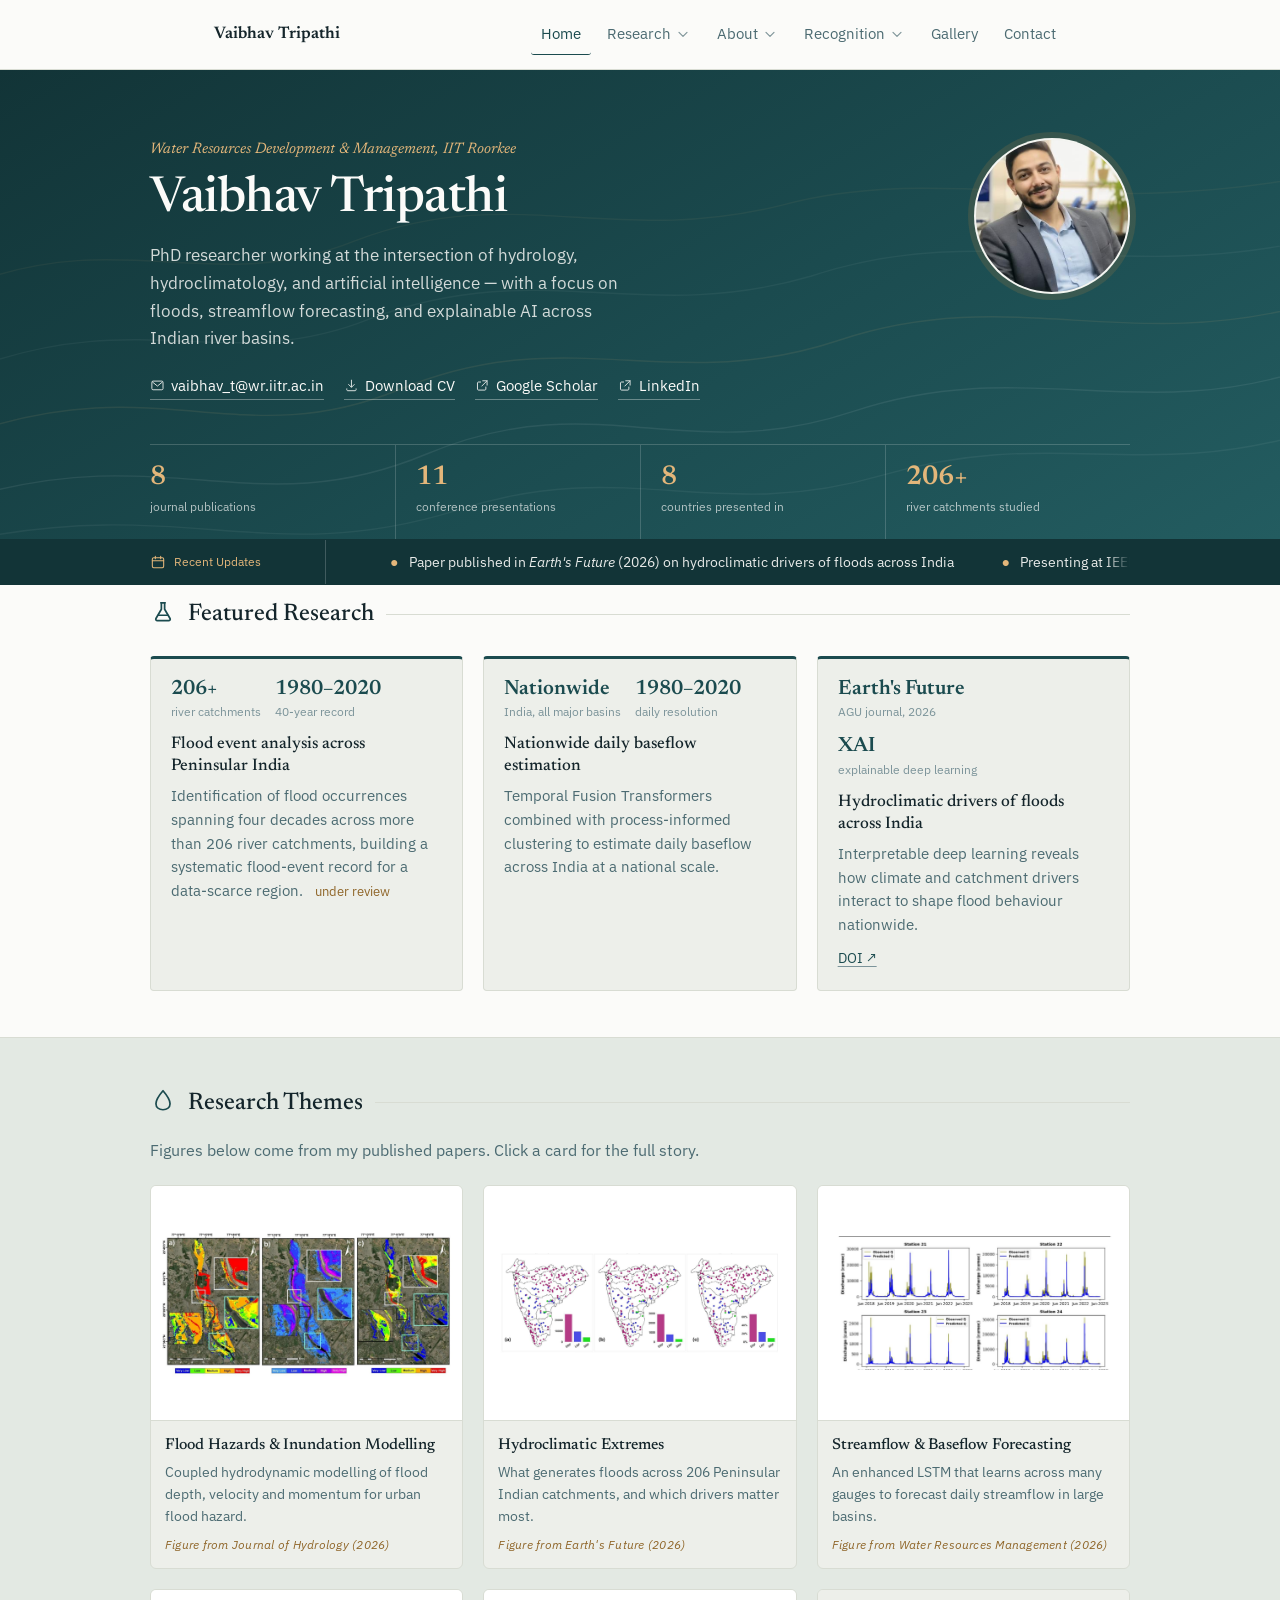
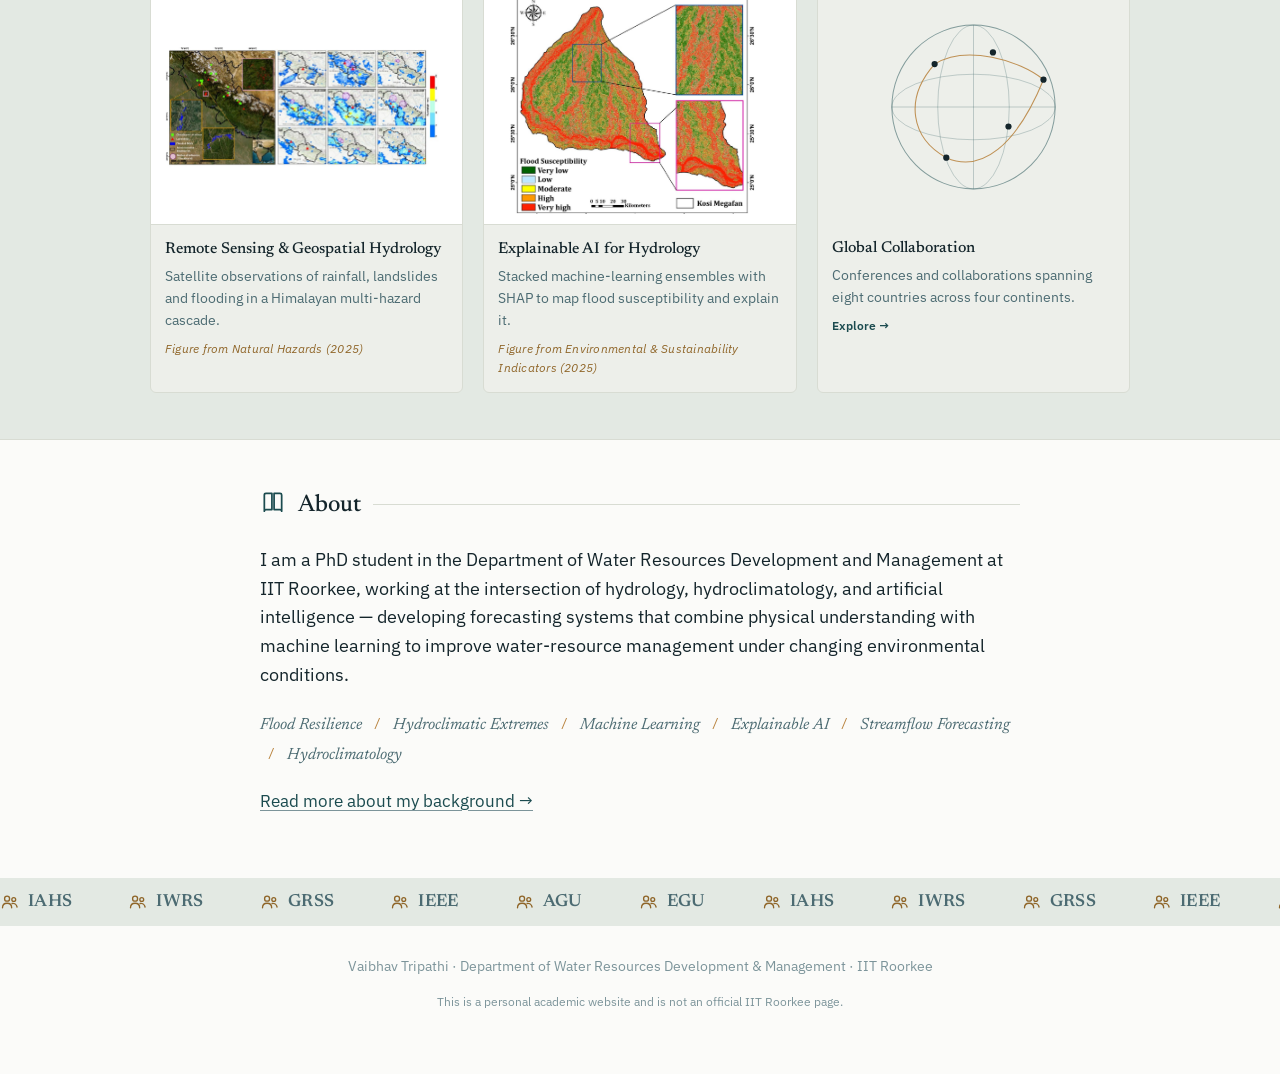
==== commit 9ce54275: "Add real paper figures to Research Themes and Research page Replace generic illustrations with figur" ====
--- a/index.html
+++ b/index.html
@@ -253,31 +253,32 @@
 <section id="themes" class="tint">
   <div class="section-inner wide">
     <div class="section-head"><span class="section-icon"><svg class="icon icon-lg"><use href="#icon-droplet"/></svg></span><h2>Research Themes</h2><div class="rule"></div></div>
+    <p class="themes-lede">Figures below come from my published papers. Click a card for the full story.</p>
     <div class="gallery-grid">
 
-      <a class="tcard gallery-tile" href="research.html">
-        <div class="tphoto"><img src="assets/img/gallery/flood-mapping.svg" alt="Flood mapping illustration" loading="lazy"></div>
-        <div class="gallery-caption"><h3>Flood Hazards &amp; Inundation Modelling</h3><p>Flood-event analysis and geomorphic flood descriptors across data-scarce Indian catchments.</p></div>
-      </a>
-
-      <a class="tcard gallery-tile" href="research.html">
-        <div class="tphoto"><img src="assets/img/gallery/monsoon-climate.svg" alt="Monsoon climate illustration" loading="lazy"></div>
-        <div class="gallery-caption"><h3>Hydroclimatic Extremes</h3><p>How monsoon dynamics and climate drivers shape flood behaviour nationwide.</p></div>
-      </a>
-
-      <a class="tcard gallery-tile" href="research.html">
-        <div class="tphoto"><img src="assets/img/gallery/streamflow-forecast.svg" alt="Streamflow forecasting illustration" loading="lazy"></div>
-        <div class="gallery-caption"><h3>Streamflow &amp; Baseflow Forecasting</h3><p>Deep-learning forecasting systems with uncertainty quantification for data-scarce basins.</p></div>
-      </a>
-
-      <a class="tcard gallery-tile" href="research.html">
-        <div class="tphoto"><img src="assets/img/gallery/remote-sensing.svg" alt="Remote sensing illustration" loading="lazy"></div>
-        <div class="gallery-caption"><h3>Remote Sensing &amp; Geospatial Hydrology</h3><p>Satellite-driven floodplain mapping and catchment characterisation over ungauged basins.</p></div>
-      </a>
-
-      <a class="tcard gallery-tile" href="research.html">
-        <div class="tphoto"><img src="assets/img/gallery/machine-learning.svg" alt="Machine learning illustration" loading="lazy"></div>
-        <div class="gallery-caption"><h3>Explainable AI for Hydrology</h3><p>Interpretable deep learning that attributes flood drivers rather than just predicting them.</p></div>
+      <a class="tcard gallery-tile fig-tile" href="research.html#jhy">
+        <div class="tphoto fig"><img src="assets/img/research/urban-flood-hazard-yamuna.jpg" alt="Flood Hazards &amp; Inundation Modelling: figure from Journal of Hydrology (2026)" loading="lazy"></div>
+        <div class="gallery-caption"><h3>Flood Hazards &amp; Inundation Modelling</h3><p>Coupled hydrodynamic modelling of flood depth, velocity and momentum for urban flood hazard.</p><span class="fig-src">Figure from Journal of Hydrology (2026)</span></div>
+      </a>
+
+      <a class="tcard gallery-tile fig-tile" href="research.html#ef">
+        <div class="tphoto fig"><img src="assets/img/research/earths-future-flood-processes.jpg" alt="Hydroclimatic Extremes: figure from Earth's Future (2026)" loading="lazy"></div>
+        <div class="gallery-caption"><h3>Hydroclimatic Extremes</h3><p>What generates floods across 206 Peninsular Indian catchments, and which drivers matter most.</p><span class="fig-src">Figure from Earth's Future (2026)</span></div>
+      </a>
+
+      <a class="tcard gallery-tile fig-tile" href="research.html#wrm">
+        <div class="tphoto fig"><img src="assets/img/research/en-lstm-streamflow.jpg" alt="Streamflow &amp; Baseflow Forecasting: figure from Water Resources Management (2026)" loading="lazy"></div>
+        <div class="gallery-caption"><h3>Streamflow &amp; Baseflow Forecasting</h3><p>An enhanced LSTM that learns across many gauges to forecast daily streamflow in large basins.</p><span class="fig-src">Figure from Water Resources Management (2026)</span></div>
+      </a>
+
+      <a class="tcard gallery-tile fig-tile" href="research.html#nhh">
+        <div class="tphoto fig"><img src="assets/img/research/himalaya-multihazard-2025.jpg" alt="Remote Sensing &amp; Geospatial Hydrology: figure from Natural Hazards (2025)" loading="lazy"></div>
+        <div class="gallery-caption"><h3>Remote Sensing &amp; Geospatial Hydrology</h3><p>Satellite observations of rainfall, landslides and flooding in a Himalayan multi-hazard cascade.</p><span class="fig-src">Figure from Natural Hazards (2025)</span></div>
+      </a>
+
+      <a class="tcard gallery-tile fig-tile" href="research.html#ind">
+        <div class="tphoto fig"><img src="assets/img/research/kosi-megafan-susceptibility.jpg" alt="Explainable AI for Hydrology: figure from Environmental & Sustainability Indicators (2025)" loading="lazy"></div>
+        <div class="gallery-caption"><h3>Explainable AI for Hydrology</h3><p>Stacked machine-learning ensembles with SHAP to map flood susceptibility and explain it.</p><span class="fig-src">Figure from Environmental & Sustainability Indicators (2025)</span></div>
       </a>
 
       <a class="tcard gallery-tile" href="gallery.html">
--- a/assets/css/style.css
+++ b/assets/css/style.css
@@ -973,3 +973,36 @@
 }
 .gallery-tile img { transition: transform 0.6s cubic-bezier(.22,.68,.28,1); }
 .gallery-tile:hover img { transform: scale(1.05); }
+
+/* ---------- Research figures ---------- */
+.themes-lede { color: var(--slate); margin: -6px 0 22px; font-size: 0.98rem; }
+.tcard .tphoto.fig { background: #fff; border-bottom: 1px solid var(--line); }
+.tcard .tphoto.fig img { aspect-ratio: 4/3; object-fit: contain; padding: 8px; }
+.tcard:hover .tphoto.fig img { transform: scale(1.04); }
+.fig-src { display: block; margin-top: 8px; font-size: 0.76rem; letter-spacing: 0.02em; color: var(--ochre-deep); font-style: italic; }
+a.gallery-tile.fig-tile .gallery-caption::after { display: none; }
+
+.research-fig {
+  display: grid; grid-template-columns: 1.25fr 1fr; gap: 36px; align-items: center;
+  padding: 34px 0; border-bottom: 1px dotted var(--line);
+}
+.research-fig:last-child { border-bottom: none; }
+.research-fig.flip { grid-template-columns: 1fr 1.25fr; }
+.research-fig.flip figure { order: 2; }
+.research-fig figure {
+  margin: 0; background: #fff; border: 1px solid var(--line); border-radius: 8px;
+  padding: 10px; box-shadow: 0 6px 22px rgba(20,37,43,0.08);
+  transition: transform .3s cubic-bezier(.22,.68,.28,1), box-shadow .3s ease;
+}
+.research-fig figure:hover { transform: translateY(-4px); box-shadow: 0 14px 34px rgba(20,37,43,0.16); }
+.research-fig figure img { display: block; width: 100%; height: auto; border-radius: 4px; }
+.research-fig figcaption { font-size: 0.8rem; color: var(--slate); padding: 10px 4px 2px; line-height: 1.45; }
+.fig-credit { display: block; margin-top: 4px; color: var(--slate-light); font-style: italic; }
+.research-fig-text h3 { font-size: 1.35rem; margin: 8px 0 8px; }
+.research-fig-text p { color: var(--slate); margin: 0 0 12px; }
+.research-fig-text .research-tag { display: inline-block; }
+.pub-link { font-weight: 600; font-size: 0.92rem; }
+@media (max-width: 820px) {
+  .research-fig, .research-fig.flip { grid-template-columns: 1fr; gap: 18px; }
+  .research-fig.flip figure { order: 0; }
+}
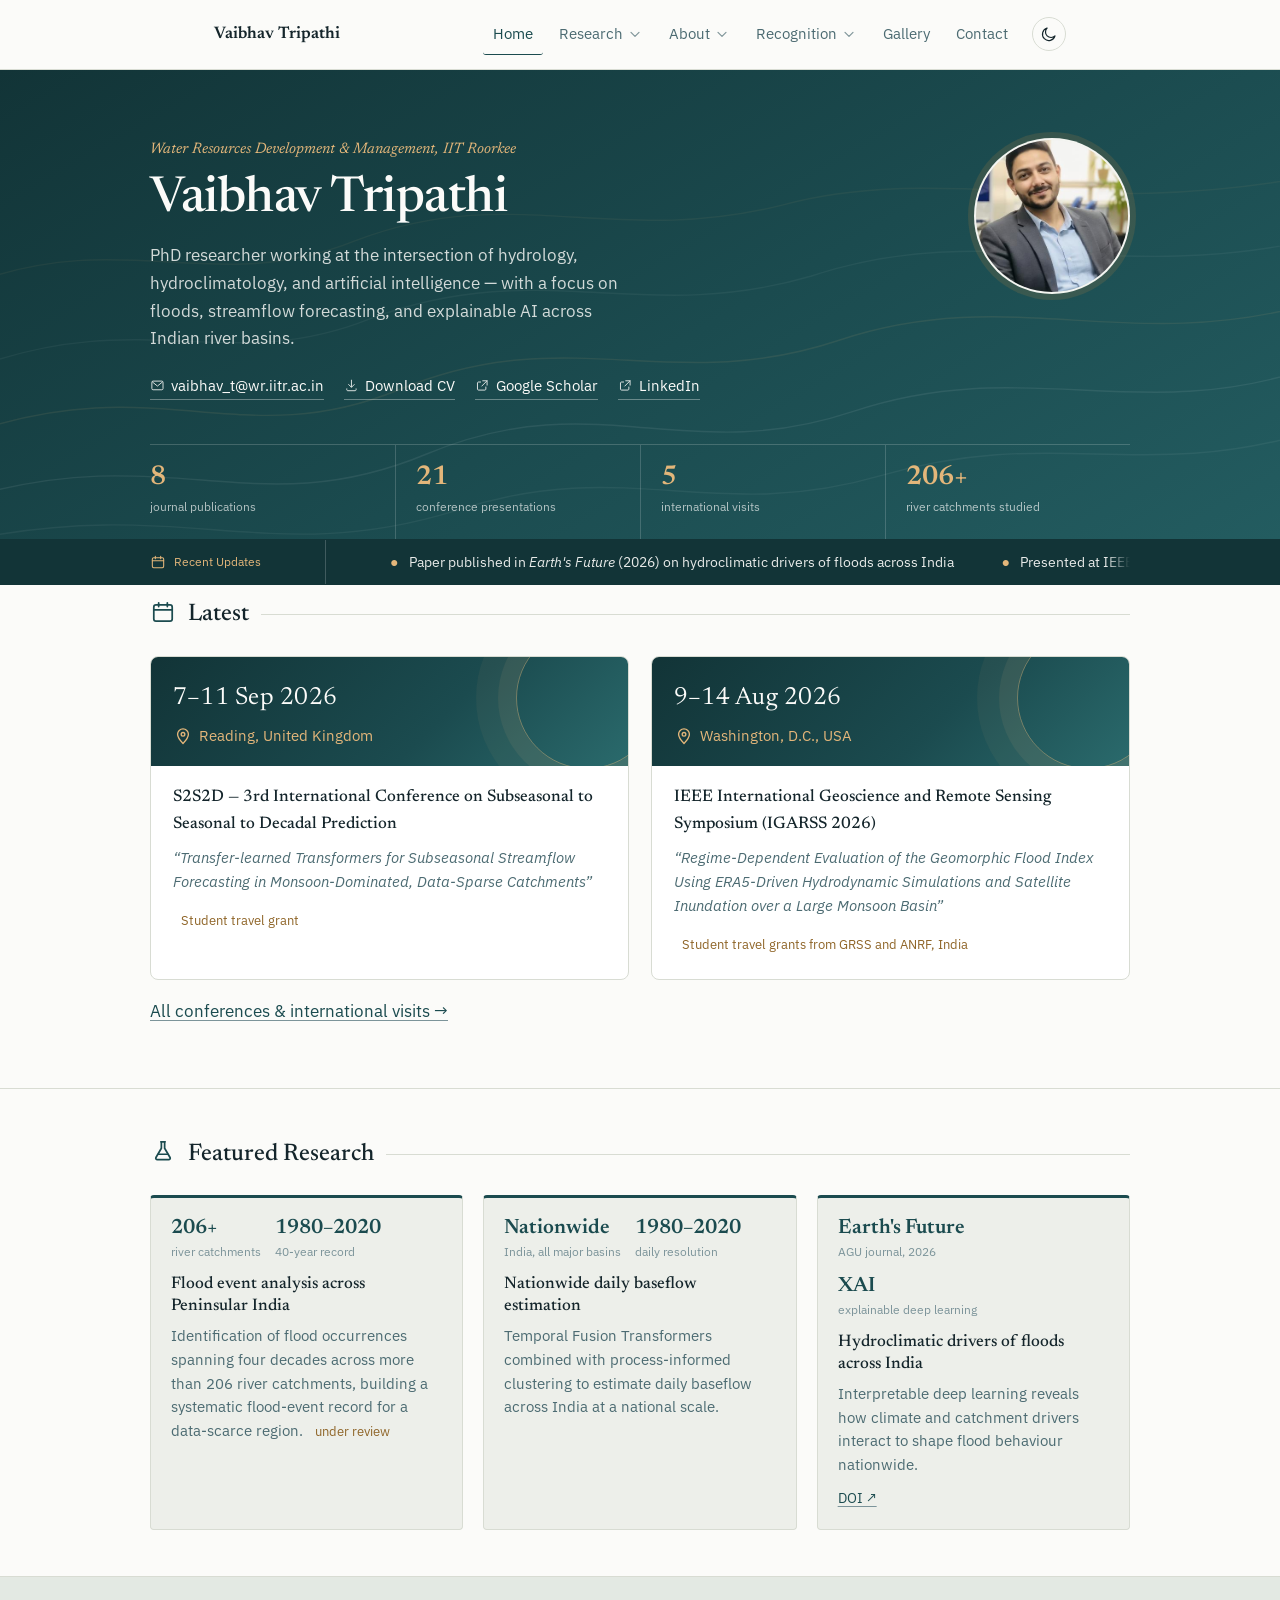
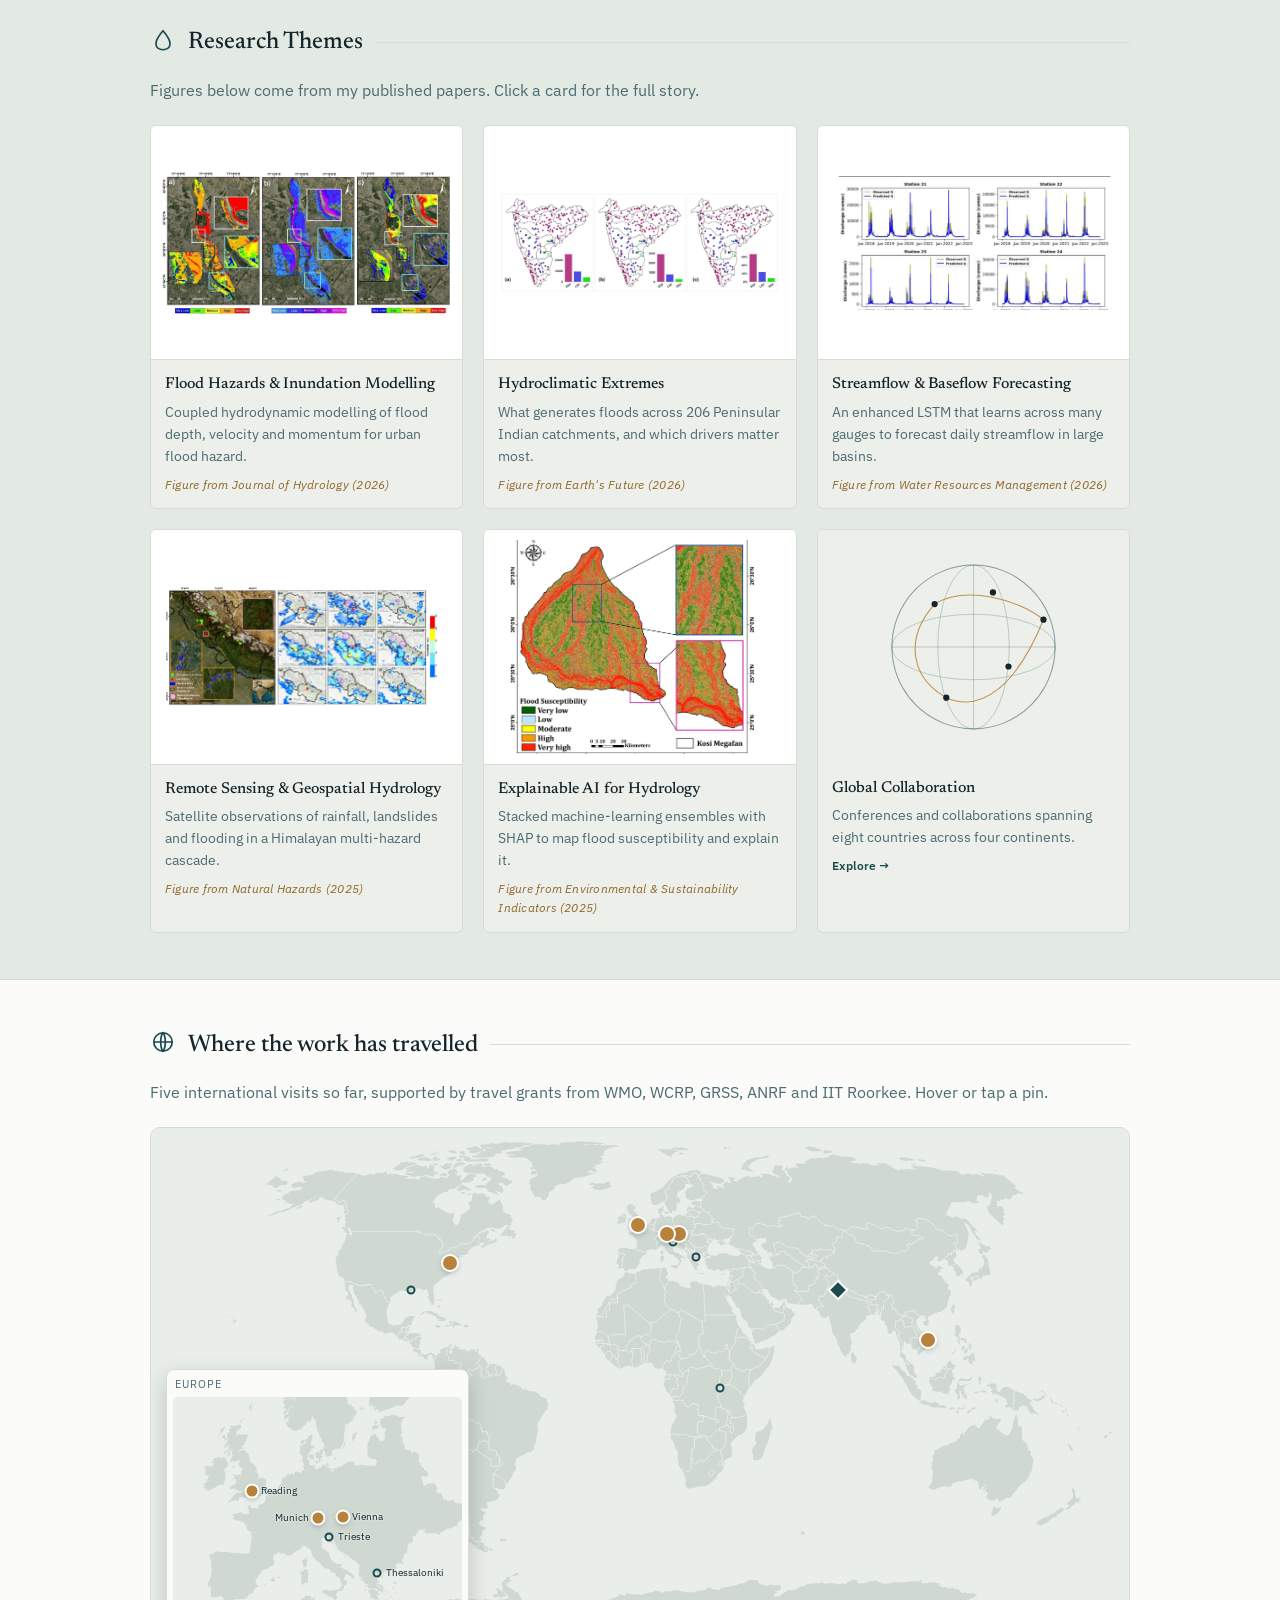
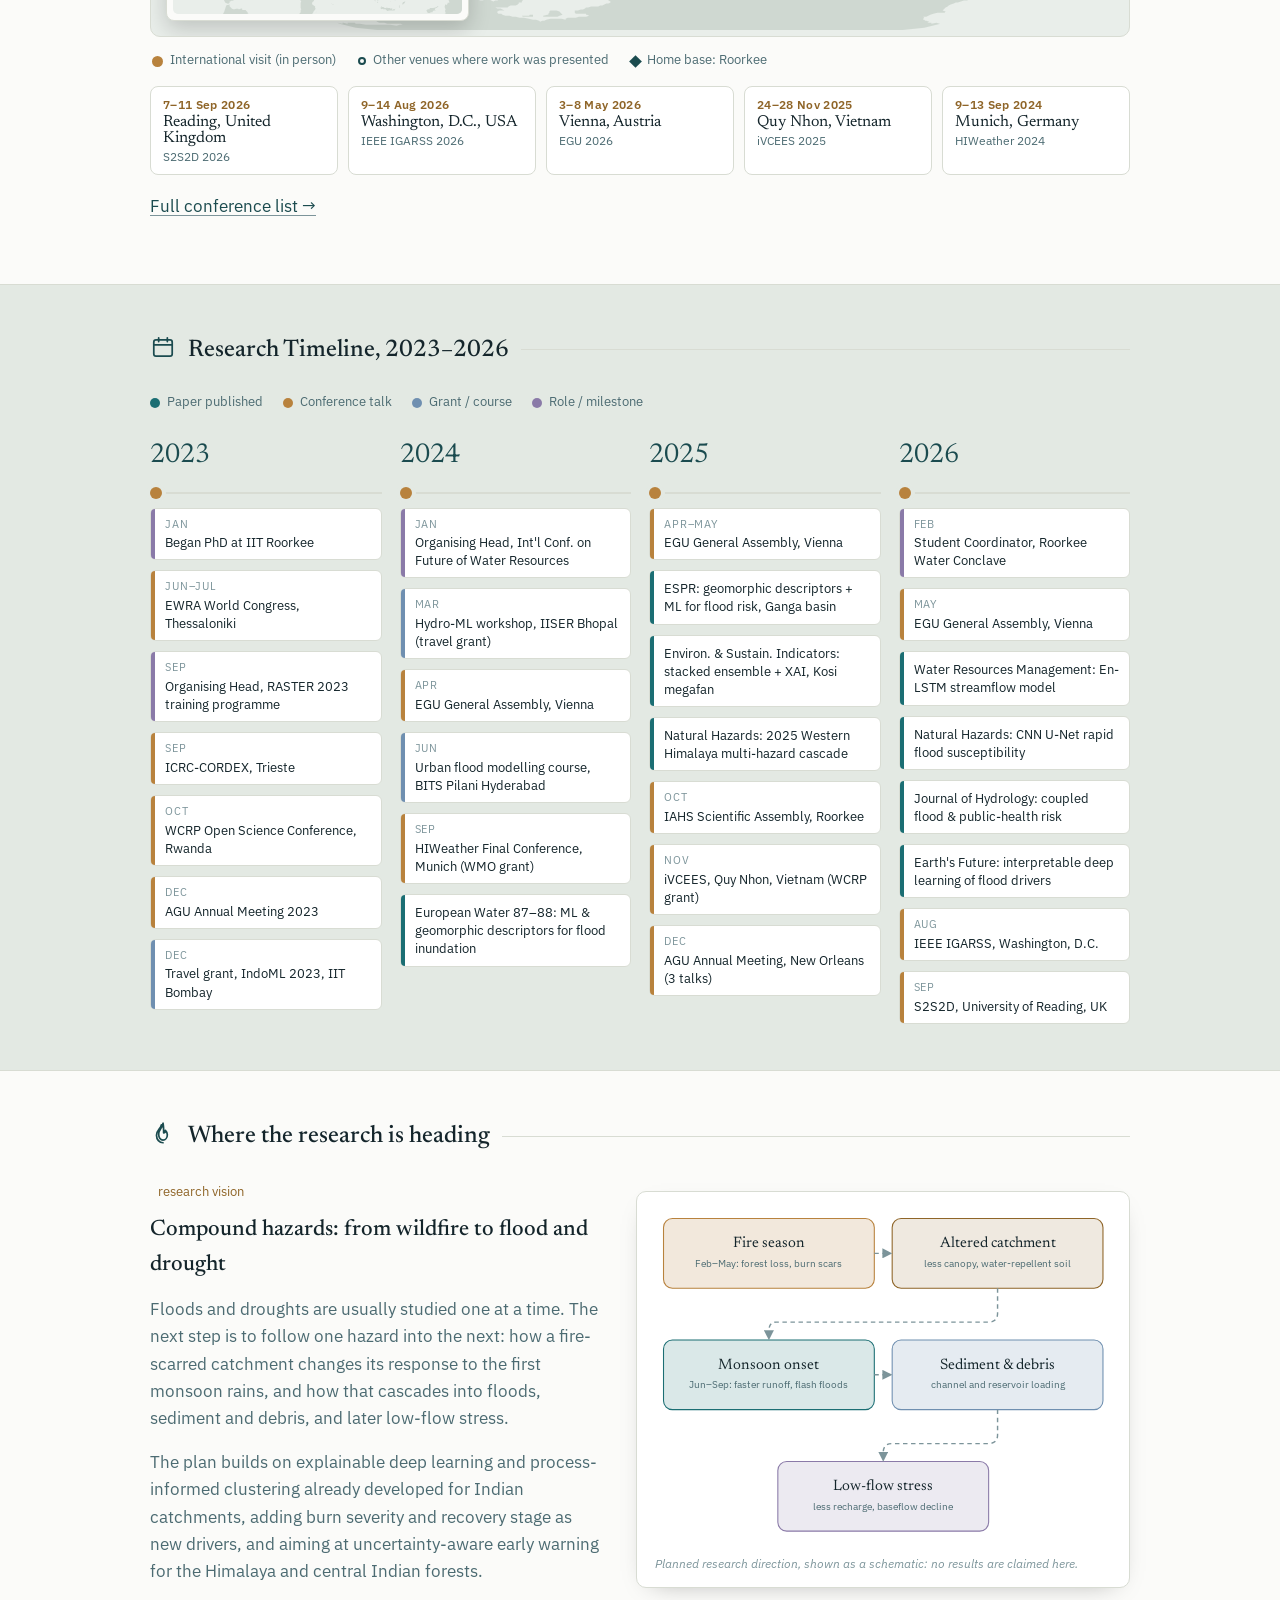
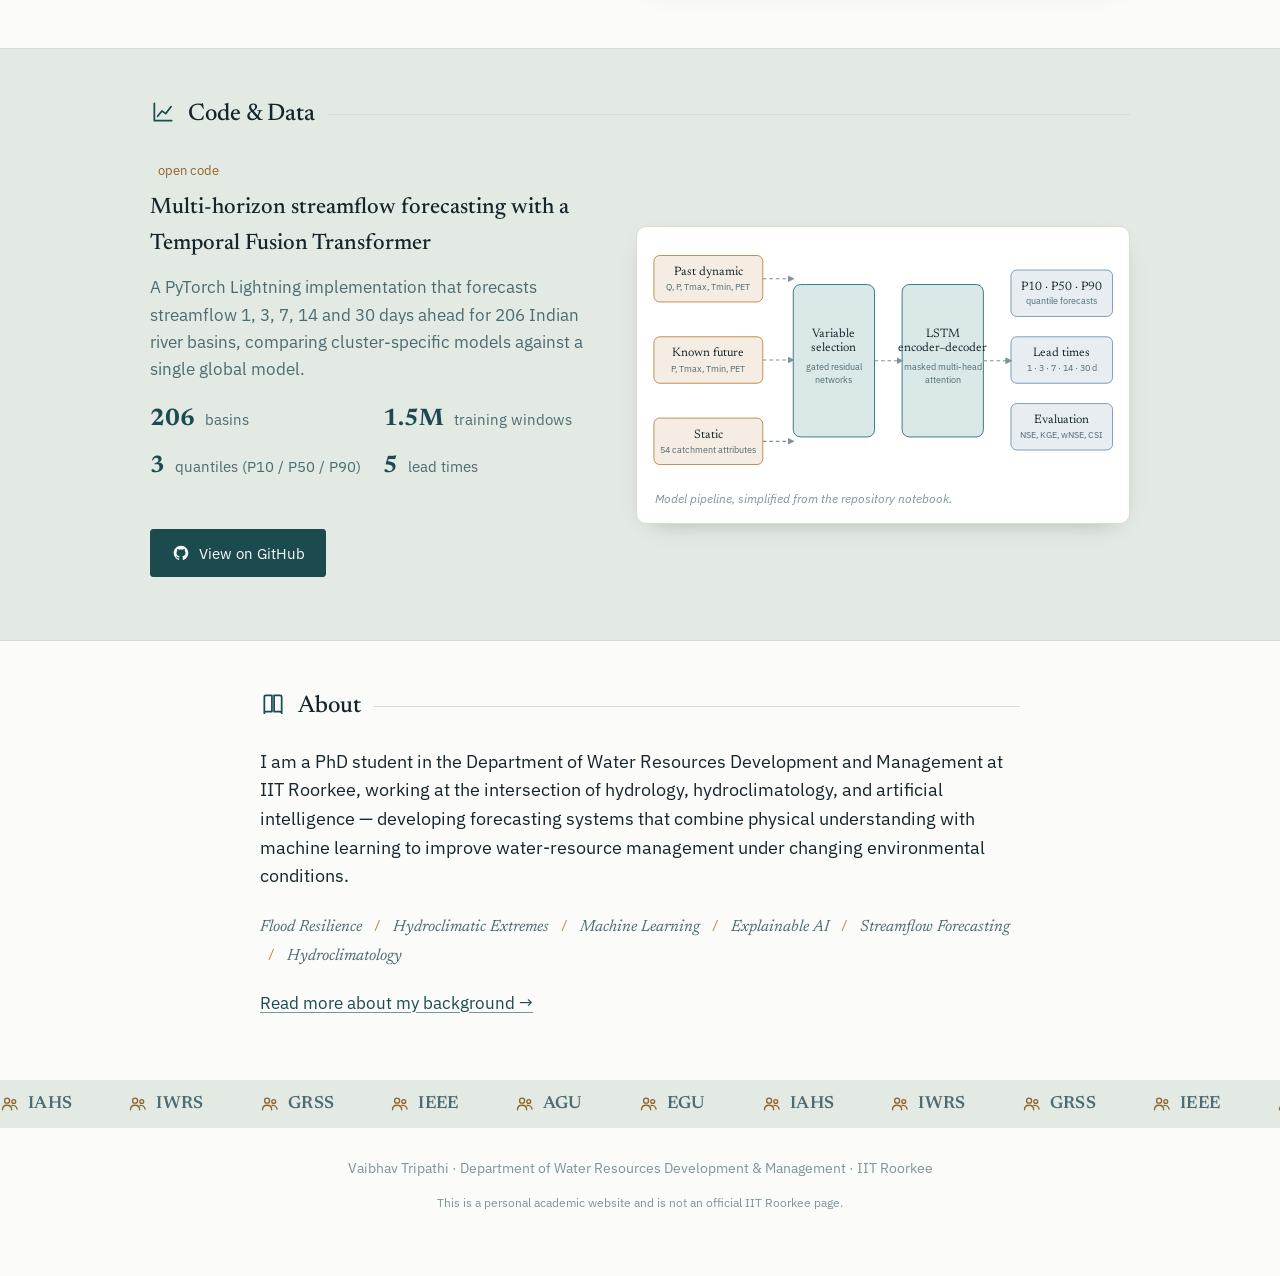
==== commit d53b584b: "Add world map, timeline, latest talks, vision, code section, filters, dark mode New interactive feat" ====
--- a/index.html
+++ b/index.html
@@ -14,6 +14,7 @@
 <link rel="preconnect" href="https://fonts.gstatic.com" crossorigin>
 <link href="https://fonts.googleapis.com/css2?family=Newsreader:ital,opsz,wght@0,6..72,400;0,6..72,500;0,6..72,600;1,6..72,400;1,6..72,500&family=IBM+Plex+Sans:wght@400;500;600&display=swap" rel="stylesheet">
 <link rel="stylesheet" href="assets/css/style.css">
+<script>try{var t=localStorage.getItem("theme");if(t)document.documentElement.setAttribute("data-theme",t);}catch(e){}document.documentElement.className+=" js";</script>
 </head>
 <body>
 <svg xmlns="http://www.w3.org/2000/svg" style="display:none">
@@ -109,6 +110,24 @@
 
 <symbol id="icon-caret" viewBox="0 0 24 24">
   <path d="M6 9.5 L12 15.5 L18 9.5" fill="none" stroke="currentColor" stroke-width="1.8" stroke-linecap="round" stroke-linejoin="round"/>
+</symbol>
+
+
+<symbol id="icon-moon" viewBox="0 0 24 24">
+  <path d="M20 14.5 A8.5 8.5 0 1 1 9.5 4 A6.8 6.8 0 0 0 20 14.5 Z" fill="none" stroke="currentColor" stroke-width="1.6" stroke-linejoin="round"/>
+</symbol>
+
+<symbol id="icon-sun" viewBox="0 0 24 24">
+  <circle cx="12" cy="12" r="4" fill="none" stroke="currentColor" stroke-width="1.6"/>
+  <path d="M12 3 V5 M12 19 V21 M3 12 H5 M19 12 H21 M5.6 5.6 L7 7 M17 17 L18.4 18.4 M5.6 18.4 L7 17 M17 7 L18.4 5.6" stroke="currentColor" stroke-width="1.6" stroke-linecap="round"/>
+</symbol>
+
+<symbol id="icon-github" viewBox="0 0 24 24">
+  <path d="M12 3.2 C7.1 3.2 3.2 7.1 3.2 12 C3.2 15.9 5.7 19.2 9.2 20.3 C9.6 20.4 9.8 20.1 9.8 19.9 V18.4 C7.4 18.9 6.9 17.3 6.9 17.3 C6.5 16.3 5.9 16 5.9 16 C5.1 15.5 6 15.5 6 15.5 C6.9 15.6 7.4 16.4 7.4 16.4 C8.2 17.7 9.4 17.4 9.9 17.2 C10 16.6 10.2 16.2 10.5 16 C8.6 15.8 6.6 15.1 6.6 11.8 C6.6 10.9 6.9 10.1 7.5 9.5 C7.4 9.3 7.1 8.5 7.6 7.3 C7.6 7.3 8.3 7.1 9.8 8.1 C10.5 7.9 11.2 7.8 12 7.8 C12.8 7.8 13.5 7.9 14.2 8.1 C15.7 7.1 16.4 7.3 16.4 7.3 C16.9 8.5 16.6 9.3 16.5 9.5 C17.1 10.1 17.4 10.9 17.4 11.8 C17.4 15.1 15.4 15.8 13.5 16 C13.8 16.3 14.1 16.8 14.1 17.6 V19.9 C14.1 20.1 14.3 20.4 14.7 20.3 C18.3 19.2 20.8 15.9 20.8 12 C20.8 7.1 16.9 3.2 12 3.2 Z" fill="currentColor"/>
+</symbol>
+
+<symbol id="icon-flame" viewBox="0 0 24 24">
+  <path d="M12 3 C12 6.5 8 8.5 8 13 C8 16.3 9.8 18.5 12 18.5 C14.2 18.5 16 16.3 16 13.5 C16 11.8 15.2 10.6 14.2 9.6 C14.2 11 13.4 11.8 12.6 11.8 C12.6 9 12.6 5.5 12 3 Z M12 21 C8.7 21 6 18 6 14 C6 9.5 10 8 10.5 4.5" fill="none" stroke="currentColor" stroke-width="1.6" stroke-linecap="round" stroke-linejoin="round"/>
 </symbol>
 
 </defs>
@@ -147,6 +166,7 @@
       </li>
       <li><a href="gallery.html" class="top">Gallery</a></li>
       <li><a href="contact.html" class="top">Contact</a></li>
+      <li class="theme-li"><button type="button" class="themetoggle" id="themeToggle" aria-label="Switch between light and dark mode" title="Light / dark"><svg class="icon icon-moon-i"><use href="#icon-moon"/></svg><svg class="icon icon-sun-i"><use href="#icon-sun"/></svg></button></li>
     </ul>
   </div>
 </nav>
@@ -159,6 +179,7 @@
     <path d="M -20 210 C 100 165, 160 215, 260 175 C 380 130, 450 180, 570 145 C 690 105, 780 150, 920 120" fill="none" stroke="#FBFBF9" stroke-width="1" opacity="0.14"/>
     <path d="M -20 150 C 90 110, 150 160, 250 120 C 360 78, 430 125, 550 95 C 660 65, 760 105, 920 75" fill="none" stroke="#E3B67A" stroke-width="1" opacity="0.18"/>
   </svg>
+  <div class="hero-rain" aria-hidden="true"><i style="left:43%;animation-duration:6.3s;animation-delay:-2.4s;height:29px"></i><i style="left:11%;animation-duration:5.9s;animation-delay:-0.6s;height:29px"></i><i style="left:66%;animation-duration:3.9s;animation-delay:-0.5s;height:52px"></i><i style="left:10%;animation-duration:4.0s;animation-delay:-3.3s;height:29px"></i><i style="left:74%;animation-duration:3.6s;animation-delay:-1.3s;height:29px"></i><i style="left:75%;animation-duration:5.1s;animation-delay:-0.3s;height:40px"></i><i style="left:7%;animation-duration:5.0s;animation-delay:-0.8s;height:52px"></i><i style="left:20%;animation-duration:5.0s;animation-delay:-3.4s;height:37px"></i><i style="left:15%;animation-duration:5.1s;animation-delay:-3.8s;height:49px"></i><i style="left:14%;animation-duration:5.0s;animation-delay:-0.4s;height:29px"></i><i style="left:81%;animation-duration:3.9s;animation-delay:-4.1s;height:53px"></i><i style="left:42%;animation-duration:4.7s;animation-delay:-5.5s;height:49px"></i><i style="left:40%;animation-duration:4.0s;animation-delay:-1.1s;height:41px"></i><i style="left:12%;animation-duration:5.1s;animation-delay:-3.2s;height:47px"></i><i style="left:95%;animation-duration:4.7s;animation-delay:-3.7s;height:30px"></i><i style="left:17%;animation-duration:4.9s;animation-delay:-1.0s;height:47px"></i><i style="left:21%;animation-duration:6.3s;animation-delay:-2.5s;height:30px"></i><i style="left:73%;animation-duration:5.1s;animation-delay:-5.3s;height:46px"></i><i style="left:45%;animation-duration:5.5s;animation-delay:-3.6s;height:55px"></i><i style="left:10%;animation-duration:6.0s;animation-delay:-5.7s;height:56px"></i><i style="left:91%;animation-duration:5.4s;animation-delay:-0.4s;height:45px"></i><i style="left:84%;animation-duration:5.1s;animation-delay:-4.1s;height:54px"></i></div>
   <div class="hero-inner">
     <div>
       <p class="hero-eyebrow">Water Resources Development &amp; Management, IIT Roorkee</p>
@@ -176,10 +197,10 @@
     </div>
   </div>
   <div class="stat-strip">
-    <div class="stat-strip-item"><span class="stat-strip-num">8</span><span class="stat-strip-label">journal publications</span></div>
-    <div class="stat-strip-item"><span class="stat-strip-num">11</span><span class="stat-strip-label">conference presentations</span></div>
-    <div class="stat-strip-item"><span class="stat-strip-num">8</span><span class="stat-strip-label">countries presented in</span></div>
-    <div class="stat-strip-item"><span class="stat-strip-num">206+</span><span class="stat-strip-label">river catchments studied</span></div>
+    <div class="stat-strip-item"><span class="stat-strip-num" data-count="8">8</span><span class="stat-strip-label">journal publications</span></div>
+    <div class="stat-strip-item"><span class="stat-strip-num" data-count="21">21</span><span class="stat-strip-label">conference presentations</span></div>
+    <div class="stat-strip-item"><span class="stat-strip-num" data-count="5">5</span><span class="stat-strip-label">international visits</span></div>
+    <div class="stat-strip-item"><span class="stat-strip-num" data-count="206" data-suffix="+">206+</span><span class="stat-strip-label">river catchments studied</span></div>
   </div>
 </header>
 
@@ -189,20 +210,20 @@
     <div class="ticker-viewport">
       <div class="ticker-track">
         <span><span class="dot">&#9679;</span>Paper published in <em>Earth's Future</em> (2026) on hydroclimatic drivers of floods across India</span>
-        <span><span class="dot">&#9679;</span>Presenting at IEEE&ndash;IGARSS 2026, Washington, D.C., USA</span>
+        <span><span class="dot">&#9679;</span>Presented at IEEE&ndash;IGARSS 2026, Washington, D.C., USA (9&ndash;14 Aug)</span>
         <span><span class="dot">&#9679;</span>Paper published in <em>Journal of Hydrology</em>: coupled flood &amp; public-health risk modelling</span>
-        <span><span class="dot">&#9679;</span>Presenting at EGU General Assembly 2026, Vienna, Austria</span>
+        <span><span class="dot">&#9679;</span>Presented at EGU General Assembly 2026, Vienna, Austria</span>
         <span><span class="dot">&#9679;</span>Revision submitted to <em>Environmental Research Letters</em> on baseflow separation methods</span>
-        <span><span class="dot">&#9679;</span>Travel grant awarded for the S2S2D Conference, University of Reading, UK</span>
+        <span><span class="dot">&#9679;</span>Presented at S2S2D 2026, University of Reading, UK (7&ndash;11 Sep)</span>
         <span><span class="dot">&#9679;</span>Paper published in <em>Natural Hazards</em>: CNN&ndash;U-Net flood susceptibility mapping</span>
         <span><span class="dot">&#9679;</span>Paper published in <em>Water Resources Management</em>: En-LSTM streamflow model</span>
         <!-- duplicate for seamless loop -->
         <span><span class="dot">&#9679;</span>Paper published in <em>Earth's Future</em> (2026) on hydroclimatic drivers of floods across India</span>
-        <span><span class="dot">&#9679;</span>Presenting at IEEE&ndash;IGARSS 2026, Washington, D.C., USA</span>
+        <span><span class="dot">&#9679;</span>Presented at IEEE&ndash;IGARSS 2026, Washington, D.C., USA (9&ndash;14 Aug)</span>
         <span><span class="dot">&#9679;</span>Paper published in <em>Journal of Hydrology</em>: coupled flood &amp; public-health risk modelling</span>
-        <span><span class="dot">&#9679;</span>Presenting at EGU General Assembly 2026, Vienna, Austria</span>
+        <span><span class="dot">&#9679;</span>Presented at EGU General Assembly 2026, Vienna, Austria</span>
         <span><span class="dot">&#9679;</span>Revision submitted to <em>Environmental Research Letters</em> on baseflow separation methods</span>
-        <span><span class="dot">&#9679;</span>Travel grant awarded for the S2S2D Conference, University of Reading, UK</span>
+        <span><span class="dot">&#9679;</span>Presented at S2S2D 2026, University of Reading, UK (7&ndash;11 Sep)</span>
         <span><span class="dot">&#9679;</span>Paper published in <em>Natural Hazards</em>: CNN&ndash;U-Net flood susceptibility mapping</span>
         <span><span class="dot">&#9679;</span>Paper published in <em>Water Resources Management</em>: En-LSTM streamflow model</span>
       </div>
@@ -212,7 +233,38 @@
 
 <main>
 
-<section id="featured" class="no-border-top">
+<section id="latest" class="no-border-top latest-section">
+  <div class="section-inner wide">
+    <div class="section-head"><span class="section-icon"><svg class="icon icon-lg"><use href="#icon-calendar"/></svg></span><h2>Latest</h2><div class="rule"></div></div>
+    <div class="latest-grid">
+      <article class="latest-card" data-city="reading">
+        <div class="latest-banner">
+          <span class="latest-date">7–11 Sep 2026</span>
+          <span class="latest-city"><svg class="icon icon-md"><use href="#icon-pin"/></svg> Reading, United Kingdom</span>
+        </div>
+        <div class="latest-body">
+          <h3>S2S2D — 3rd International Conference on Subseasonal to Seasonal to Decadal Prediction</h3>
+          <p class="latest-talk">&ldquo;Transfer-learned Transformers for Subseasonal Streamflow Forecasting in Monsoon-Dominated, Data-Sparse Catchments&rdquo;</p>
+          <p class="latest-meta"><span class="research-tag">Student travel grant</span></p>
+        </div>
+      </article>
+      <article class="latest-card" data-city="washington">
+        <div class="latest-banner">
+          <span class="latest-date">9–14 Aug 2026</span>
+          <span class="latest-city"><svg class="icon icon-md"><use href="#icon-pin"/></svg> Washington, D.C., USA</span>
+        </div>
+        <div class="latest-body">
+          <h3>IEEE International Geoscience and Remote Sensing Symposium (IGARSS 2026)</h3>
+          <p class="latest-talk">&ldquo;Regime-Dependent Evaluation of the Geomorphic Flood Index Using ERA5-Driven Hydrodynamic Simulations and Satellite Inundation over a Large Monsoon Basin&rdquo;</p>
+          <p class="latest-meta"><span class="research-tag">Student travel grants from GRSS and ANRF, India</span></p>
+        </div>
+      </article>
+    </div>
+    <p class="latest-more"><a href="conferences.html">All conferences &amp; international visits &rarr;</a></p>
+  </div>
+</section>
+
+<section id="featured">
   <div class="section-inner wide">
     <div class="section-head"><span class="section-icon"><svg class="icon icon-lg"><use href="#icon-flask"/></svg></span><h2>Featured Research</h2><div class="rule"></div></div>
 
@@ -286,6 +338,111 @@
         <div class="gallery-caption"><h3>Global Collaboration</h3><p>Conferences and collaborations spanning eight countries across four continents.</p></div>
       </a>
 
+    </div>
+  </div>
+</section>
+
+<section id="travel">
+  <div class="section-inner wide">
+    <div class="section-head"><span class="section-icon"><svg class="icon icon-lg"><use href="#icon-globe"/></svg></span><h2>Where the work has travelled</h2><div class="rule"></div></div>
+    <p class="themes-lede">Five international visits so far, supported by travel grants from WMO, WCRP, GRSS, ANRF and IIT Roorkee. Hover or tap a pin.</p>
+    <div class="worldmap" id="worldmap">
+  <div class="map-stage">
+    <div class="map-layer map-land"></div>
+    <div class="map-layer map-borders"></div>
+    <button class="mpin other" style="left:26.58%;top:31.88%" data-id="neworleans" data-label="New Orleans, USA" data-sub="AGU Annual Meeting 2025" aria-label="New Orleans, USA: AGU Annual Meeting 2025"></button><button class="mpin other" style="left:55.73%;top:25.40%" data-id="thessaloniki" data-label="Thessaloniki, Greece" data-sub="EWRA 2023 World Congress" aria-label="Thessaloniki, Greece: EWRA 2023 World Congress"></button><button class="mpin other" style="left:58.16%;top:51.18%" data-id="kigali" data-label="Rwanda" data-sub="WCRP Open Science Conference 2023" aria-label="Rwanda: WCRP Open Science Conference 2023"></button><button class="mpin other" style="left:53.35%;top:22.40%" data-id="trieste" data-label="Trieste, Italy" data-sub="ICRC-CORDEX 2023" aria-label="Trieste, Italy: ICRC-CORDEX 2023"></button><button class="mpin visit" style="left:49.77%;top:19.00%" data-id="reading" data-label="Reading, United Kingdom" data-sub="S2S2D 2026 · 7–11 Sep 2026" aria-label="Reading: S2S2D 2026"></button><button class="mpin visit" style="left:30.61%;top:26.46%" data-id="washington" data-label="Washington, D.C., USA" data-sub="IEEE IGARSS 2026 · 9–14 Aug 2026" aria-label="Washington, D.C.: IEEE IGARSS 2026"></button><button class="mpin visit" style="left:53.94%;top:20.90%" data-id="vienna" data-label="Vienna, Austria" data-sub="EGU 2026 · 3–8 May 2026" aria-label="Vienna: EGU 2026"></button><button class="mpin visit" style="left:79.40%;top:41.68%" data-id="quynhon" data-label="Quy Nhon, Vietnam" data-sub="iVCEES 2025 · 24–28 Nov 2025" aria-label="Quy Nhon: iVCEES 2025"></button><button class="mpin visit" style="left:52.78%;top:20.94%" data-id="munich" data-label="Munich, Germany" data-sub="HIWeather 2024 · 9–13 Sep 2024" aria-label="Munich: HIWeather 2024"></button><span class="mpin home" style="left:70.25%;top:31.92%" title="Roorkee, India (home base)"></span>
+    <div class="map-tip" id="mapTip" hidden></div>
+    <div class="map-inset">
+      <div class="inset-title">Europe</div>
+      <div class="inset-stage">
+        <div class="map-layer inset-land"></div>
+        <button class="mpin other" style="left:70.73%;top:81.06%" data-id="thessaloniki" data-label="Thessaloniki, Greece" data-sub="EWRA 2023 World Congress" aria-label="Thessaloniki, Greece"></button><span class="ilabel" style="left:70.73%;top:81.06%">Thessaloniki</span><button class="mpin other" style="left:54.12%;top:64.47%" data-id="trieste" data-label="Trieste, Italy" data-sub="ICRC-CORDEX 2023" aria-label="Trieste, Italy"></button><span class="ilabel" style="left:54.12%;top:64.47%">Trieste</span><button class="mpin visit" style="left:27.40%;top:43.25%" data-id="reading" data-label="Reading, United Kingdom" data-sub="S2S2D 2026 · 7–11 Sep 2026" aria-label="Reading"></button><span class="ilabel" style="left:27.40%;top:43.25%">Reading</span><button class="mpin visit" style="left:58.83%;top:55.39%" data-id="vienna" data-label="Vienna, Austria" data-sub="EGU 2026 · 3–8 May 2026" aria-label="Vienna"></button><span class="ilabel" style="left:58.83%;top:55.39%">Vienna</span><button class="mpin visit" style="left:50.15%;top:55.67%" data-id="munich" data-label="Munich, Germany" data-sub="HIWeather 2024 · 9–13 Sep 2024" aria-label="Munich"></button><span class="ilabel lft" style="left:50.15%;top:55.67%">Munich</span>
+      </div>
+    </div>
+  </div>
+  <div class="map-legend">
+    <span><i class="lg visit"></i>International visit (in person)</span>
+    <span><i class="lg other"></i>Other venues where work was presented</span>
+    <span><i class="lg home"></i>Home base: Roorkee</span>
+  </div>
+  <div class="visit-chips"><button class="visit-chip" data-id="reading"><span class="vc-date">7–11 Sep 2026</span><span class="vc-city">Reading, United Kingdom</span><span class="vc-event">S2S2D 2026</span></button><button class="visit-chip" data-id="washington"><span class="vc-date">9–14 Aug 2026</span><span class="vc-city">Washington, D.C., USA</span><span class="vc-event">IEEE IGARSS 2026</span></button><button class="visit-chip" data-id="vienna"><span class="vc-date">3–8 May 2026</span><span class="vc-city">Vienna, Austria</span><span class="vc-event">EGU 2026</span></button><button class="visit-chip" data-id="quynhon"><span class="vc-date">24–28 Nov 2025</span><span class="vc-city">Quy Nhon, Vietnam</span><span class="vc-event">iVCEES 2025</span></button><button class="visit-chip" data-id="munich"><span class="vc-date">9–13 Sep 2024</span><span class="vc-city">Munich, Germany</span><span class="vc-event">HIWeather 2024</span></button></div>
+</div>
+    <p class="latest-more"><a href="conferences.html">Full conference list &rarr;</a></p>
+  </div>
+</section>
+
+<section id="timeline" class="tint">
+  <div class="section-inner wide">
+    <div class="section-head"><span class="section-icon"><svg class="icon icon-lg"><use href="#icon-calendar"/></svg></span><h2>Research Timeline, 2023&ndash;2026</h2><div class="rule"></div></div>
+    <div class="tl-legend"><span><i class="tl-dot tl-paper"></i>Paper published</span><span><i class="tl-dot tl-talk"></i>Conference talk</span><span><i class="tl-dot tl-grant"></i>Grant / course</span><span><i class="tl-dot tl-role"></i>Role / milestone</span></div>
+    <div class="tl-grid"><div class="tl-col"><div class="tl-year"><span>2023</span></div><ul><li class="tl-role"><span class="tl-m">Jan</span><span class="tl-t">Began PhD at IIT Roorkee</span></li><li class="tl-talk"><span class="tl-m">Jun–Jul</span><span class="tl-t">EWRA World Congress, Thessaloniki</span></li><li class="tl-role"><span class="tl-m">Sep</span><span class="tl-t">Organising Head, RASTER 2023 training programme</span></li><li class="tl-talk"><span class="tl-m">Sep</span><span class="tl-t">ICRC-CORDEX, Trieste</span></li><li class="tl-talk"><span class="tl-m">Oct</span><span class="tl-t">WCRP Open Science Conference, Rwanda</span></li><li class="tl-talk"><span class="tl-m">Dec</span><span class="tl-t">AGU Annual Meeting 2023</span></li><li class="tl-grant"><span class="tl-m">Dec</span><span class="tl-t">Travel grant, IndoML 2023, IIT Bombay</span></li></ul></div><div class="tl-col"><div class="tl-year"><span>2024</span></div><ul><li class="tl-role"><span class="tl-m">Jan</span><span class="tl-t">Organising Head, Int'l Conf. on Future of Water Resources</span></li><li class="tl-grant"><span class="tl-m">Mar</span><span class="tl-t">Hydro-ML workshop, IISER Bhopal (travel grant)</span></li><li class="tl-talk"><span class="tl-m">Apr</span><span class="tl-t">EGU General Assembly, Vienna</span></li><li class="tl-grant"><span class="tl-m">Jun</span><span class="tl-t">Urban flood modelling course, BITS Pilani Hyderabad</span></li><li class="tl-talk"><span class="tl-m">Sep</span><span class="tl-t">HIWeather Final Conference, Munich (WMO grant)</span></li><li class="tl-paper"><span class="tl-t">European Water 87–88: ML &amp; geomorphic descriptors for flood inundation</span></li></ul></div><div class="tl-col"><div class="tl-year"><span>2025</span></div><ul><li class="tl-talk"><span class="tl-m">Apr–May</span><span class="tl-t">EGU General Assembly, Vienna</span></li><li class="tl-paper"><span class="tl-t">ESPR: geomorphic descriptors + ML for flood risk, Ganga basin</span></li><li class="tl-paper"><span class="tl-t">Environ. &amp; Sustain. Indicators: stacked ensemble + XAI, Kosi megafan</span></li><li class="tl-paper"><span class="tl-t">Natural Hazards: 2025 Western Himalaya multi-hazard cascade</span></li><li class="tl-talk"><span class="tl-m">Oct</span><span class="tl-t">IAHS Scientific Assembly, Roorkee</span></li><li class="tl-talk"><span class="tl-m">Nov</span><span class="tl-t">iVCEES, Quy Nhon, Vietnam (WCRP grant)</span></li><li class="tl-talk"><span class="tl-m">Dec</span><span class="tl-t">AGU Annual Meeting, New Orleans (3 talks)</span></li></ul></div><div class="tl-col"><div class="tl-year"><span>2026</span></div><ul><li class="tl-role"><span class="tl-m">Feb</span><span class="tl-t">Student Coordinator, Roorkee Water Conclave</span></li><li class="tl-talk"><span class="tl-m">May</span><span class="tl-t">EGU General Assembly, Vienna</span></li><li class="tl-paper"><span class="tl-t">Water Resources Management: En-LSTM streamflow model</span></li><li class="tl-paper"><span class="tl-t">Natural Hazards: CNN U-Net rapid flood susceptibility</span></li><li class="tl-paper"><span class="tl-t">Journal of Hydrology: coupled flood &amp; public-health risk</span></li><li class="tl-paper"><span class="tl-t">Earth's Future: interpretable deep learning of flood drivers</span></li><li class="tl-talk"><span class="tl-m">Aug</span><span class="tl-t">IEEE IGARSS, Washington, D.C.</span></li><li class="tl-talk"><span class="tl-m">Sep</span><span class="tl-t">S2S2D, University of Reading, UK</span></li></ul></div></div>
+  </div>
+</section>
+
+<section id="vision">
+  <div class="section-inner wide">
+    <div class="section-head"><span class="section-icon"><svg class="icon icon-lg"><use href="#icon-flame"/></svg></span><h2>Where the research is heading</h2><div class="rule"></div></div>
+    <div class="vision-grid">
+      <div class="vision-text">
+        <span class="research-tag">research vision</span>
+        <h3>Compound hazards: from wildfire to flood and drought</h3>
+        <p>Floods and droughts are usually studied one at a time. The next step is to follow one hazard into the next: how a fire-scarred catchment changes its response to the first monsoon rains, and how that cascades into floods, sediment and debris, and later low-flow stress.</p>
+        <p>The plan builds on explainable deep learning and process-informed clustering already developed for Indian catchments, adding burn severity and recovery stage as new drivers, and aiming at uncertainty-aware early warning for the Himalaya and central Indian forests.</p>
+      </div>
+      <figure class="vision-fig">
+        <svg viewBox="0 0 520 380" role="img" aria-label="Schematic: wildfire alters the catchment, which amplifies flood and debris flow, then sediment and low-flow stress">
+          <defs><marker id="vzArrow" viewBox="0 0 10 10" refX="8" refY="5" markerWidth="7" markerHeight="7" orient="auto-start-reverse"><path d="M0 0 L10 5 L0 10 z" class="vz-head"/></marker></defs>
+          <g class="vz-node vz-fire"><rect x="14" y="14" width="236" height="78" rx="10"/><text x="132" y="46" class="vz-t1">Fire season</text><text x="132" y="68" class="vz-t2">Feb&ndash;May: forest loss, burn scars</text></g>
+          <g class="vz-node vz-soil"><rect x="270" y="14" width="236" height="78" rx="10"/><text x="388" y="46" class="vz-t1">Altered catchment</text><text x="388" y="68" class="vz-t2">less canopy, water-repellent soil</text></g>
+          <g class="vz-node vz-flood"><rect x="14" y="150" width="236" height="78" rx="10"/><text x="132" y="182" class="vz-t1">Monsoon onset</text><text x="132" y="204" class="vz-t2">Jun&ndash;Sep: faster runoff, flash floods</text></g>
+          <g class="vz-node vz-sed"><rect x="270" y="150" width="236" height="78" rx="10"/><text x="388" y="182" class="vz-t1">Sediment &amp; debris</text><text x="388" y="204" class="vz-t2">channel and reservoir loading</text></g>
+          <g class="vz-node vz-dry"><rect x="142" y="286" width="236" height="78" rx="10"/><text x="260" y="318" class="vz-t1">Low-flow stress</text><text x="260" y="340" class="vz-t2">less recharge, baseflow decline</text></g>
+          <path class="vz-arrow" d="M250 53 H268" marker-end="url(#vzArrow)"/>
+          <path class="vz-arrow" d="M388 92 V120 Q388 130 378 130 H140 Q132 130 132 140 V148" marker-end="url(#vzArrow)"/>
+          <path class="vz-arrow" d="M250 189 H268" marker-end="url(#vzArrow)"/>
+          <path class="vz-arrow" d="M388 228 V256 Q388 266 378 266 H270 Q260 266 260 276 V284" marker-end="url(#vzArrow)"/>
+        </svg>
+        <figcaption>Planned research direction, shown as a schematic: no results are claimed here.</figcaption>
+      </figure>
+    </div>
+  </div>
+</section>
+
+<section id="code" class="tint">
+  <div class="section-inner wide">
+    <div class="section-head"><span class="section-icon"><svg class="icon icon-lg"><use href="#icon-chart"/></svg></span><h2>Code &amp; Data</h2><div class="rule"></div></div>
+    <div class="code-grid">
+      <div class="code-text">
+        <span class="research-tag">open code</span>
+        <h3>Multi-horizon streamflow forecasting with a Temporal Fusion Transformer</h3>
+        <p>A PyTorch Lightning implementation that forecasts streamflow 1, 3, 7, 14 and 30 days ahead for 206 Indian river basins, comparing cluster-specific models against a single global model.</p>
+        <ul class="code-stats">
+          <li><b>206</b> basins</li>
+          <li><b>1.5M</b> training windows</li>
+          <li><b>3</b> quantiles (P10 / P50 / P90)</li>
+          <li><b>5</b> lead times</li>
+        </ul>
+        <p class="code-links"><a class="cv-button" href="https://github.com/VaibhavT97/multi-horizon-streamflow-forecasting" target="_blank" rel="noopener"><svg class="icon icon-md"><use href="#icon-github"/></svg> View on GitHub</a></p>
+      </div>
+      <figure class="code-fig">
+        <svg viewBox="0 0 640 330" role="img" aria-label="Architecture: dynamic past, known future and static inputs feed variable-selection networks, an LSTM encoder-decoder, masked attention and quantile outputs for five lead times">
+          <defs><marker id="cdArrow" viewBox="0 0 10 10" refX="8" refY="5" markerWidth="6" markerHeight="6" orient="auto"><path d="M0 0 L10 5 L0 10 z" class="vz-head"/></marker></defs>
+          <g class="cd-in"><rect x="4" y="20" width="150" height="64" rx="8"/><text x="79" y="47" class="cd-t1">Past dynamic</text><text x="79" y="68" class="cd-t2">Q, P, Tmax, Tmin, PET</text></g>
+          <g class="cd-in"><rect x="4" y="132" width="150" height="64" rx="8"/><text x="79" y="159" class="cd-t1">Known future</text><text x="79" y="180" class="cd-t2">P, Tmax, Tmin, PET</text></g>
+          <g class="cd-in"><rect x="4" y="244" width="150" height="64" rx="8"/><text x="79" y="271" class="cd-t1">Static</text><text x="79" y="292" class="cd-t2">54 catchment attributes</text></g>
+          <g class="cd-mid"><rect x="196" y="60" width="112" height="210" rx="10"/><text x="252" y="132" class="cd-t1">Variable</text><text x="252" y="152" class="cd-t1">selection</text><text x="252" y="178" class="cd-t2">gated residual</text><text x="252" y="196" class="cd-t2">networks</text></g>
+          <g class="cd-mid"><rect x="346" y="60" width="112" height="210" rx="10"/><text x="402" y="132" class="cd-t1">LSTM</text><text x="402" y="152" class="cd-t1">encoder&ndash;decoder</text><text x="402" y="178" class="cd-t2">masked multi-head</text><text x="402" y="196" class="cd-t2">attention</text></g>
+          <g class="cd-out"><rect x="496" y="40" width="140" height="64" rx="8"/><text x="566" y="67" class="cd-t1">P10 &middot; P50 &middot; P90</text><text x="566" y="87" class="cd-t2">quantile forecasts</text></g>
+          <g class="cd-out"><rect x="496" y="132" width="140" height="64" rx="8"/><text x="566" y="159" class="cd-t1">Lead times</text><text x="566" y="179" class="cd-t2">1 &middot; 3 &middot; 7 &middot; 14 &middot; 30 d</text></g>
+          <g class="cd-out"><rect x="496" y="224" width="140" height="64" rx="8"/><text x="566" y="251" class="cd-t1">Evaluation</text><text x="566" y="271" class="cd-t2">NSE, KGE, wNSE, CSI</text></g>
+          <path class="vz-arrow" d="M154 52 H196" marker-end="url(#cdArrow)"/>
+          <path class="vz-arrow" d="M154 164 H196" marker-end="url(#cdArrow)"/>
+          <path class="vz-arrow" d="M154 276 H196" marker-end="url(#cdArrow)"/>
+          <path class="vz-arrow" d="M308 165 H346" marker-end="url(#cdArrow)"/>
+          <path class="vz-arrow" d="M458 165 H496" marker-end="url(#cdArrow)"/>
+        </svg>
+        <figcaption>Model pipeline, simplified from the repository notebook.</figcaption>
+      </figure>
     </div>
   </div>
 </section>
--- a/assets/css/style.css
+++ b/assets/css/style.css
@@ -18,6 +18,12 @@
   --ochre-light: #e3b67a;
   --ochre-deep: #8f6528;
   --paper-tint: #e3e9e3;
+  --on-dark: #fbfbf9;
+  --nav-bg: rgba(251, 251, 249, 0.92);
+  --card: #ffffff;
+  --map-ocean: #e9eeea;
+  --map-land: #cfd8d1;
+  --map-border: #f6f8f5;
   --max-w: 760px;
   --max-w-wide: 980px;
   --side-pad: clamp(20px, 5vw, 64px);
@@ -92,7 +98,7 @@
   position: sticky;
   top: 0;
   z-index: 50;
-  background: rgba(251, 251, 249, 0.92);
+  background: var(--nav-bg);
   backdrop-filter: blur(6px);
   border-bottom: 1px solid var(--line);
 }
@@ -239,8 +245,8 @@
   position: relative;
   padding: 68px var(--side-pad) 0;
   overflow: hidden;
-  background: linear-gradient(150deg, var(--teal-deep) 0%, var(--teal) 55%, #235c60 100%);
-  color: var(--paper-warm);
+  background: linear-gradient(150deg, #123437 0%, #1b4b4f 55%, #235c60 100%);
+  color: var(--on-dark);
 }
 
 .hero-inner {
@@ -268,7 +274,7 @@
   line-height: 1.12;
   margin-bottom: 14px;
   letter-spacing: -0.01em;
-  color: var(--paper-warm);
+  color: var(--on-dark);
 }
 
 .hero-role {
@@ -286,7 +292,7 @@
 }
 
 .hero-links a {
-  color: var(--paper-warm);
+  color: var(--on-dark);
   text-decoration: none;
   border-bottom: 1px solid rgba(251, 251, 249, 0.35);
   padding-bottom: 1px;
@@ -823,14 +829,14 @@
   gap: 8px;
   margin-top: 26px;
   padding: 11px 20px;
-  background: var(--teal);
-  color: var(--paper-warm) !important;
+  background: #1b4b4f;
+  color: var(--on-dark) !important;
   text-decoration: none;
   border-radius: 3px;
   font-size: 0.95rem;
-  border: 1px solid var(--teal);
-}
-.cv-button:hover { background: var(--teal-deep); border-color: var(--teal-deep); }
+  border: 1px solid #1b4b4f;
+}
+.cv-button:hover { background: #123437; border-color: #123437; }
 
 footer {
   padding: 30px var(--side-pad) 50px;
@@ -848,8 +854,8 @@
 /* ---------- Ticker (Recent Updates, auto-scroll) ---------- */
 
 .ticker-band {
-  background: var(--teal-deep);
-  color: var(--paper-warm);
+  background: #123437;
+  color: var(--on-dark);
   overflow: hidden;
   position: relative;
 }
@@ -1006,3 +1012,259 @@
   .research-fig, .research-fig.flip { grid-template-columns: 1fr; gap: 18px; }
   .research-fig.flip figure { order: 0; }
 }
+
+/* ============================================================
+   Dark theme
+   ============================================================ */
+:root[data-theme="dark"] {
+  --ink: #e7efee;
+  --teal: #86c9c6;
+  --teal-deep: #a9dbd8;
+  --slate: #a9bfc3;
+  --slate-light: #86a0a5;
+  --paper: #0e1b1f;
+  --paper-warm: #13242a;
+  --paper-tint: #15292f;
+  --line: #2a3f45;
+  --ochre: #d19a52;
+  --ochre-deep: #e0ad66;
+  --nav-bg: rgba(14, 27, 31, 0.92);
+  --card: #172b31;
+  --map-ocean: #0f2227;
+  --map-land: #28464d;
+  --map-border: #0f2227;
+}
+:root[data-theme="dark"] body { background: var(--paper-warm); }
+:root[data-theme="dark"] .feature-card,
+:root[data-theme="dark"] .gallery-tile,
+:root[data-theme="dark"] .tcard { background: var(--card); }
+:root[data-theme="dark"] .hero-photo img { filter: brightness(0.95); }
+
+/* theme toggle */
+.theme-li { display: flex; align-items: center; }
+.themetoggle {
+  background: none; border: 1px solid var(--line); color: var(--ink);
+  width: 34px; height: 34px; border-radius: 50%; cursor: pointer;
+  display: inline-flex; align-items: center; justify-content: center; margin-left: 8px;
+  transition: background .2s ease, transform .3s ease;
+}
+.themetoggle:hover { background: var(--paper); transform: rotate(18deg); }
+.themetoggle .icon { width: 18px; height: 18px; }
+.themetoggle .icon-sun-i { display: none; }
+:root[data-theme="dark"] .themetoggle .icon-sun-i { display: inline-block; }
+:root[data-theme="dark"] .themetoggle .icon-moon-i { display: none; }
+@media (max-width: 760px) { .theme-li { padding: 8px 0; } .themetoggle { margin-left: 0; } }
+
+/* ============================================================
+   Scroll reveal + hero motion
+   ============================================================ */
+.js .reveal { opacity: 0; transform: translateY(22px); transition: opacity .7s ease, transform .7s cubic-bezier(.22,.68,.28,1); }
+.js .reveal.in { opacity: 1; transform: none; }
+.hero-contour path { animation: contour-drift 18s ease-in-out infinite alternate; }
+.hero-contour path:nth-child(2) { animation-duration: 23s; animation-delay: -4s; }
+.hero-contour path:nth-child(3) { animation-duration: 15s; animation-delay: -7s; }
+.hero-contour path:nth-child(4) { animation-duration: 26s; animation-delay: -2s; }
+.hero-contour path:nth-child(5) { animation-duration: 20s; animation-delay: -9s; }
+@keyframes contour-drift { from { transform: translateX(-28px); } to { transform: translateX(28px); } }
+.hero-rain { position: absolute; inset: 0; overflow: hidden; pointer-events: none; }
+.hero-rain i {
+  position: absolute; top: -12%; width: 1px; height: 46px;
+  background: linear-gradient(to bottom, rgba(227,182,122,0), rgba(227,182,122,.55));
+  animation: rain-fall linear infinite; opacity: .0;
+}
+@keyframes rain-fall { 0% { transform: translateY(0); opacity: 0; } 10% { opacity: .8; } 100% { transform: translateY(125vh); opacity: 0; } }
+@media (prefers-reduced-motion: reduce) {
+  .hero-contour path, .hero-rain i, .mpin.visit::after { animation: none !important; }
+  .js .reveal { opacity: 1; transform: none; transition: none; }
+}
+
+/* ============================================================
+   Latest banner
+   ============================================================ */
+.latest-grid { display: grid; grid-template-columns: repeat(2, 1fr); gap: 22px; }
+.latest-card { border: 1px solid var(--line); border-radius: 8px; overflow: hidden; background: var(--card, #fff);
+  transition: transform .3s cubic-bezier(.22,.68,.28,1), box-shadow .3s ease; }
+.latest-card:hover { transform: translateY(-4px); box-shadow: 0 18px 34px -20px rgba(18,52,55,.5); }
+.latest-banner {
+  position: relative; padding: 22px 22px 18px; color: var(--on-dark);
+  background: linear-gradient(135deg, #123437, #1b4b4f 60%, #2a6a6c);
+  display: flex; flex-direction: column; gap: 6px; overflow: hidden;
+}
+.latest-banner::after {
+  content: ""; position: absolute; right: -30px; top: -30px; width: 140px; height: 140px; border-radius: 50%;
+  border: 1px solid rgba(227,182,122,.45); box-shadow: 0 0 0 18px rgba(227,182,122,.08), 0 0 0 40px rgba(227,182,122,.05);
+}
+.latest-date { font-family: "Newsreader", serif; font-size: 1.55rem; letter-spacing: .01em; }
+.latest-city { font-size: .92rem; color: var(--ochre-light); display: inline-flex; align-items: center; gap: 6px; }
+.latest-body { padding: 18px 22px 22px; }
+.latest-body h3 { font-size: 1.05rem; margin: 0 0 8px; }
+.latest-talk { color: var(--slate); font-size: .94rem; font-style: italic; margin: 0 0 12px; }
+.latest-meta { margin: 0; }
+.latest-more { margin-top: 18px; }
+@media (max-width: 760px) { .latest-grid { grid-template-columns: 1fr; } }
+
+/* ============================================================
+   World map
+   ============================================================ */
+.worldmap { margin-top: 6px; }
+.map-stage { position: relative; aspect-ratio: 960 / 500; border-radius: 10px; overflow: hidden; background: var(--map-ocean); border: 1px solid var(--line); }
+.map-layer { position: absolute; inset: 0; background: var(--map-land);
+  -webkit-mask-repeat: no-repeat; mask-repeat: no-repeat; -webkit-mask-size: 100% 100%; mask-size: 100% 100%; }
+.map-land { -webkit-mask-image: url(../img/map/world-land.svg); mask-image: url(../img/map/world-land.svg); }
+.map-borders { background: var(--map-border); -webkit-mask-image: url(../img/map/world-borders.svg); mask-image: url(../img/map/world-borders.svg); }
+.mpin { position: absolute; transform: translate(-50%, -50%); border: 0; padding: 0; cursor: pointer; z-index: 3; }
+.mpin.visit { width: 14px; height: 14px; border-radius: 50%; background: var(--ochre); box-shadow: 0 0 0 2px #fff, 0 2px 6px rgba(0,0,0,.35); }
+.mpin.visit::after { content: ""; position: absolute; inset: -6px; border-radius: 50%; border: 2px solid var(--ochre); opacity: 0; animation: pin-pulse 2.6s ease-out infinite; }
+@keyframes pin-pulse { 0% { transform: scale(.5); opacity: .8; } 100% { transform: scale(1.9); opacity: 0; } }
+.mpin.other { width: 9px; height: 9px; border-radius: 50%; background: transparent; border: 2px solid var(--teal); z-index: 2; }
+.mpin.home { width: 11px; height: 11px; background: var(--teal); transform: translate(-50%, -50%) rotate(45deg); z-index: 2; box-shadow: 0 0 0 2px #fff; }
+.mpin.visit:hover, .mpin.visit:focus-visible, .mpin.visit.on { background: var(--ochre-deep); outline: none; transform: translate(-50%, -50%) scale(1.35); }
+.mpin.other:hover, .mpin.other:focus-visible { background: var(--teal); outline: none; }
+.map-tip { position: absolute; z-index: 6; pointer-events: none; transform: translate(-50%, calc(-100% - 14px)); background: var(--ink); color: var(--paper-warm);
+  border-radius: 6px; padding: 7px 10px; font-size: .78rem; line-height: 1.3; white-space: nowrap; box-shadow: 0 6px 18px rgba(0,0,0,.3); }
+.map-tip b { display: block; font-weight: 600; }
+.map-inset { position: absolute; left: 1.5%; bottom: 3%; width: 31%; z-index: 4; background: var(--paper-warm); border: 1px solid var(--line); border-radius: 8px; padding: 6px; box-shadow: 0 8px 22px rgba(0,0,0,.18); }
+.inset-title { font-size: .66rem; letter-spacing: .1em; text-transform: uppercase; color: var(--slate); margin: 0 2px 4px; }
+.inset-stage { position: relative; aspect-ratio: 480 / 360; background: var(--map-ocean); border-radius: 5px; overflow: hidden; }
+.inset-land { -webkit-mask-image: url(../img/map/europe-land.svg); mask-image: url(../img/map/europe-land.svg); }
+.inset-stage .mpin.visit { width: 11px; height: 11px; }
+.ilabel { position: absolute; transform: translate(9px, -50%); font-size: .62rem; color: var(--ink); text-shadow: 0 0 3px var(--map-ocean), 0 0 3px var(--map-ocean); pointer-events: none; z-index: 3; white-space: nowrap; }
+.map-legend { display: flex; flex-wrap: wrap; gap: 8px 22px; margin: 12px 2px 0; font-size: .82rem; color: var(--slate); }
+.map-legend .lg { display: inline-block; vertical-align: middle; margin-right: 7px; }
+.lg.visit { width: 11px; height: 11px; border-radius: 50%; background: var(--ochre); }
+.lg.other { width: 8px; height: 8px; border-radius: 50%; border: 2px solid var(--teal); }
+.lg.home { width: 9px; height: 9px; background: var(--teal); transform: rotate(45deg); }
+.visit-chips { display: grid; grid-template-columns: repeat(5, 1fr); gap: 10px; margin-top: 16px; }
+.visit-chip { text-align: left; background: var(--card, #fff); border: 1px solid var(--line); border-radius: 8px; padding: 10px 12px; cursor: pointer; font-family: inherit; color: var(--ink);
+  display: flex; flex-direction: column; gap: 2px; transition: transform .25s ease, border-color .25s ease, box-shadow .25s ease; }
+.visit-chip:hover, .visit-chip.on { border-color: var(--ochre); transform: translateY(-3px); box-shadow: 0 10px 22px -14px rgba(0,0,0,.45); }
+.vc-date { font-size: .72rem; color: var(--ochre-deep); letter-spacing: .03em; font-weight: 600; }
+.vc-city { font-family: "Newsreader", serif; font-size: 1rem; }
+.vc-event { font-size: .78rem; color: var(--slate); }
+@media (max-width: 900px) { .visit-chips { grid-template-columns: repeat(2, 1fr); } .map-inset { width: 42%; } }
+@media (max-width: 560px) { .map-inset { display: none; } .visit-chips { grid-template-columns: 1fr; } }
+
+/* ============================================================
+   Timeline
+   ============================================================ */
+.tl-legend { display: flex; flex-wrap: wrap; gap: 8px 20px; font-size: .82rem; color: var(--slate); margin-bottom: 22px; }
+.tl-dot { display: inline-block; width: 10px; height: 10px; border-radius: 50%; margin-right: 7px; vertical-align: middle; }
+.tl-grid { display: grid; grid-template-columns: repeat(4, 1fr); gap: 18px; position: relative; }
+.tl-col { position: relative; }
+.tl-year { position: relative; font-family: "Newsreader", serif; font-size: 1.7rem; color: var(--teal); padding-bottom: 14px; margin-bottom: 14px; border-bottom: 2px solid var(--line); }
+.tl-year::after { content: ""; position: absolute; left: 0; bottom: -7px; width: 12px; height: 12px; border-radius: 50%; background: var(--ochre); box-shadow: 0 0 0 4px var(--paper-tint); }
+.tl-col ul { list-style: none; margin: 0; padding: 0; display: flex; flex-direction: column; gap: 10px; }
+.tl-col li { position: relative; padding: 8px 10px 8px 14px; background: var(--card, #fff); border: 1px solid var(--line); border-radius: 6px; font-size: .84rem; line-height: 1.35;
+  transition: transform .25s ease, box-shadow .25s ease; }
+.tl-col li:hover { transform: translateX(4px); box-shadow: 0 8px 18px -12px rgba(0,0,0,.4); }
+.tl-col li::before { content: ""; position: absolute; left: 0; top: 0; bottom: 0; width: 4px; border-radius: 6px 0 0 6px; background: var(--c); }
+.tl-m { display: block; font-size: .68rem; text-transform: uppercase; letter-spacing: .08em; color: var(--slate-light); margin-bottom: 2px; }
+.tl-paper, .tl-dot.tl-paper { --c: #1b6e73; background-color: var(--c); }
+.tl-talk, .tl-dot.tl-talk { --c: #b8823d; background-color: var(--c); }
+.tl-grant, .tl-dot.tl-grant { --c: #6f8fb0; background-color: var(--c); }
+.tl-role, .tl-dot.tl-role { --c: #8a7aa8; background-color: var(--c); }
+.tl-col li.tl-paper, .tl-col li.tl-talk, .tl-col li.tl-grant, .tl-col li.tl-role { background-color: var(--card, #fff); }
+@media (max-width: 980px) { .tl-grid { grid-template-columns: repeat(2, 1fr); } }
+@media (max-width: 560px) { .tl-grid { grid-template-columns: 1fr; } }
+
+/* ============================================================
+   Vision + code sections
+   ============================================================ */
+.vision-grid, .code-grid { display: grid; grid-template-columns: 1fr 1.1fr; gap: 36px; align-items: center; }
+.vision-text h3, .code-text h3 { font-size: 1.4rem; margin: 8px 0 12px; }
+.vision-text p, .code-text p { color: var(--slate); }
+.vision-fig, .code-fig { margin: 0; background: var(--card, #fff); border: 1px solid var(--line); border-radius: 10px; padding: 14px; box-shadow: 0 8px 26px -16px rgba(0,0,0,.4); }
+.vision-fig svg, .code-fig svg { width: 100%; height: auto; display: block; }
+.vision-fig figcaption, .code-fig figcaption { font-size: .78rem; color: var(--slate-light); padding: 8px 4px 0; font-style: italic; }
+.vz-node rect { fill: var(--paper-tint); stroke: var(--line); stroke-width: 1.2; }
+.vz-fire rect { fill: rgba(184,130,61,.18); stroke: var(--ochre); }
+.vz-soil rect { fill: rgba(143,101,40,.14); stroke: var(--ochre-deep); }
+.vz-flood rect { fill: rgba(27,110,115,.16); stroke: #1b6e73; }
+.vz-sed rect { fill: rgba(111,143,176,.18); stroke: #6f8fb0; }
+.vz-dry rect { fill: rgba(138,122,168,.16); stroke: #8a7aa8; }
+.vz-t1, .cd-t1 { font-family: "Newsreader", serif; font-size: 17px; fill: var(--ink); text-anchor: middle; }
+.vz-t2, .cd-t2 { font-family: "IBM Plex Sans", sans-serif; font-size: 11.5px; fill: var(--slate); text-anchor: middle; }
+.vz-arrow { fill: none; stroke: var(--slate-light); stroke-width: 1.6; stroke-dasharray: 5 4; animation: dash-flow 1.6s linear infinite; }
+.vz-head { fill: var(--slate-light); }
+@keyframes dash-flow { to { stroke-dashoffset: -18; } }
+.cd-in rect { fill: rgba(184,130,61,.14); stroke: var(--ochre); stroke-width: 1.2; }
+.cd-mid rect { fill: rgba(27,110,115,.16); stroke: #1b6e73; stroke-width: 1.2; }
+.cd-out rect { fill: rgba(111,143,176,.16); stroke: #6f8fb0; stroke-width: 1.2; }
+.cd-t1 { font-size: 15px; }
+.code-stats { list-style: none; margin: 14px 0 6px; padding: 0; display: grid; grid-template-columns: repeat(2, 1fr); gap: 8px 16px; }
+.code-stats li { color: var(--slate); font-size: .92rem; }
+.code-stats b { font-family: "Newsreader", serif; font-size: 1.5rem; color: var(--teal); margin-right: 6px; }
+.code-links { margin-top: 18px; }
+@media (max-width: 860px) { .vision-grid, .code-grid { grid-template-columns: 1fr; gap: 22px; } }
+@media (prefers-reduced-motion: reduce) { .vz-arrow { animation: none; } }
+
+/* ============================================================
+   Conference page
+   ============================================================ */
+.visit-grid { display: grid; grid-template-columns: repeat(2, 1fr); gap: 22px; margin-top: 26px; }
+.visit-card { border: 1px solid var(--line); border-radius: 10px; overflow: hidden; background: var(--card, #fff); transition: transform .3s ease, box-shadow .3s ease; }
+.visit-card:hover { transform: translateY(-4px); box-shadow: 0 18px 34px -20px rgba(18,52,55,.5); }
+.visit-card.flash { animation: flash-card 1.6s ease; }
+@keyframes flash-card { 0%,100% { box-shadow: none; } 30% { box-shadow: 0 0 0 3px var(--ochre); } }
+.visit-photo { position: relative; height: 150px; background: linear-gradient(135deg, #123437, #1b4b4f 60%, #2a6a6c); color: var(--on-dark); overflow: hidden; display: flex; align-items: flex-end; justify-content: space-between; padding: 14px 18px; }
+.visit-photo img { position: absolute; inset: 0; width: 100%; height: 100%; object-fit: cover; }
+.visit-photo::before { content: ""; position: absolute; right: -40px; top: -40px; width: 170px; height: 170px; border-radius: 50%; border: 1px solid rgba(227,182,122,.45); box-shadow: 0 0 0 20px rgba(227,182,122,.08), 0 0 0 46px rgba(227,182,122,.05); }
+.vp-city { position: relative; font-family: "Newsreader", serif; font-size: 1.9rem; }
+.vp-year { position: relative; font-size: .85rem; color: var(--ochre-light); letter-spacing: .08em; }
+.visit-body { padding: 16px 20px 20px; }
+.visit-body h3 { font-size: 1.15rem; margin: 2px 0 6px; }
+.visit-event { font-size: .9rem; color: var(--slate); margin: 0 0 8px; }
+.visit-talk { font-style: italic; font-size: .88rem; color: var(--slate); margin: 0 0 10px; }
+.conf-year { margin-bottom: 26px; }
+.conf-item { padding: 14px 0; border-bottom: 1px dotted var(--line); display: block; }
+.conf-title { display: block; font-weight: 500; }
+.conf-item .pub-meta { display: block; margin-top: 3px; }
+.conf-tag { display: inline-block; font-size: .72rem; padding: 2px 8px; border-radius: 10px; margin: 6px 6px 0 0; border: 1px solid var(--line); color: var(--slate); }
+.conf-tag.grant { border-color: var(--ochre); color: var(--ochre-deep); }
+@media (max-width: 760px) { .visit-grid { grid-template-columns: 1fr; } }
+
+/* ============================================================
+   Explorer (research page)
+   ============================================================ */
+.explorer { display: grid; grid-template-columns: 1.05fr 1fr; gap: 32px; align-items: start; }
+.ex-tabs, .ex-toggle { display: flex; flex-wrap: wrap; gap: 8px; margin-bottom: 14px; }
+.ex-tab, .ex-grp, .chip { font-family: inherit; font-size: .84rem; padding: 7px 14px; border-radius: 20px; border: 1px solid var(--line); background: var(--card, #fff); color: var(--ink); cursor: pointer; transition: all .2s ease; }
+.ex-tab:hover, .ex-grp:hover, .chip:hover { border-color: var(--teal); }
+.ex-tab.active, .ex-grp.active, .chip.active { background: #1b4b4f; color: var(--on-dark); border-color: #1b4b4f; }
+.ex-map { background: #fff; border: 1px solid var(--line); border-radius: 10px; padding: 8px; box-shadow: 0 8px 26px -16px rgba(0,0,0,.4); }
+.ex-map img { display: block; width: 100%; height: auto; transition: opacity .25s ease; }
+.ex-map img.fade { opacity: .15; }
+.ex-legend { display: flex; flex-wrap: wrap; gap: 6px 18px; margin-top: 10px; font-size: .82rem; color: var(--slate); }
+.ex-legend i { display: inline-block; width: 10px; height: 10px; border-radius: 50%; margin-right: 6px; vertical-align: middle; }
+.ex-bars { display: flex; flex-direction: column; gap: 12px; margin: 6px 0 14px; }
+.ex-bar { display: grid; grid-template-columns: 38px 1fr 44px; align-items: center; gap: 10px; font-size: .9rem; }
+.ex-name { font-weight: 600; color: var(--slate); }
+.ex-track { height: 16px; background: var(--paper-tint); border-radius: 8px; overflow: hidden; }
+.ex-fill { display: block; height: 100%; width: 0; border-radius: 8px; transition: width .8s cubic-bezier(.22,.68,.28,1); }
+.ex-fill.erf { background: #b0408a; } .ex-fill.lrf { background: #4650e0; } .ex-fill.srf { background: #22d11f; }
+.ex-val { text-align: right; font-variant-numeric: tabular-nums; color: var(--ink); }
+.ex-note { color: var(--slate); font-size: .92rem; min-height: 3em; }
+.ex-facts { padding-left: 18px; color: var(--slate); font-size: .92rem; }
+.ex-facts li { margin-bottom: 6px; }
+.ex-src { font-size: .8rem; color: var(--slate-light); margin-top: 14px; }
+@media (max-width: 860px) { .explorer { grid-template-columns: 1fr; } }
+
+/* ============================================================
+   Publications: chips + thumbnails
+   ============================================================ */
+.chip-row { display: flex; flex-wrap: wrap; gap: 8px; align-items: center; margin-top: 12px; }
+.chip-label { font-size: .75rem; text-transform: uppercase; letter-spacing: .08em; color: var(--slate-light); margin-right: 4px; min-width: 44px; }
+.chip { padding: 5px 12px; font-size: .8rem; }
+.pub-item { display: flex; gap: 16px; align-items: flex-start; }
+.pub-main { flex: 1; min-width: 0; }
+.pub-thumb { flex: 0 0 132px; height: 92px; border: 1px solid var(--line); border-radius: 6px; background: #fff; overflow: hidden; display: block; transition: transform .3s ease, box-shadow .3s ease; }
+.pub-thumb img { width: 100%; height: 100%; object-fit: cover; object-position: center; display: block; transition: transform .5s ease; }
+.pub-thumb:hover { transform: translateY(-3px); box-shadow: 0 10px 20px -12px rgba(0,0,0,.45); }
+.pub-thumb:hover img { transform: scale(1.1); }
+.pub-thumb.ph { display: flex; flex-direction: column; align-items: center; justify-content: center; gap: 4px; background: var(--paper-tint); color: var(--slate-light); font-size: .7rem; letter-spacing: .06em; text-transform: uppercase; }
+@media (max-width: 560px) { .pub-item { flex-direction: column; } .pub-thumb { flex-basis: auto; width: 100%; height: 150px; } }
+
+.ilabel.lft { transform: translate(calc(-100% - 9px), -50%); }
+.cd-t1 { font-size: 17px; }
+.cd-t2 { font-size: 12.5px; }
+.latest-section { padding-top: 56px; }
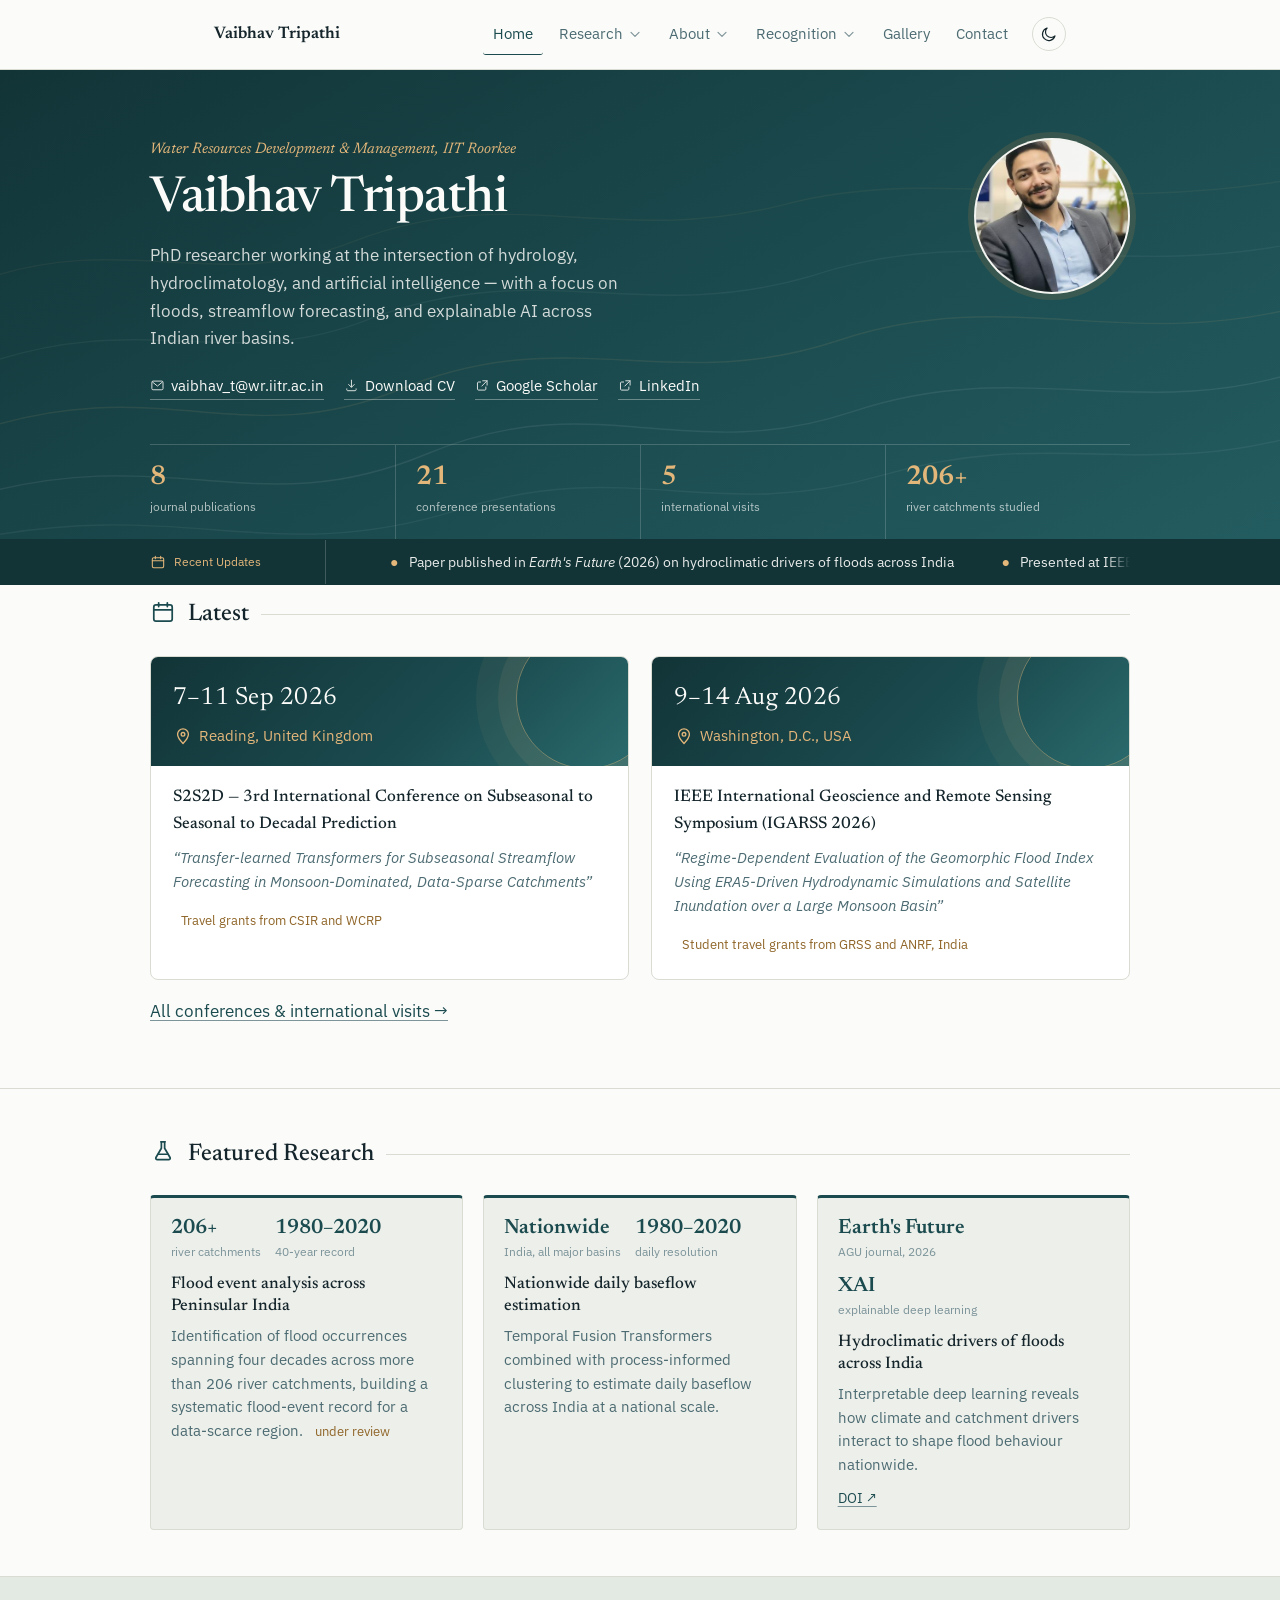
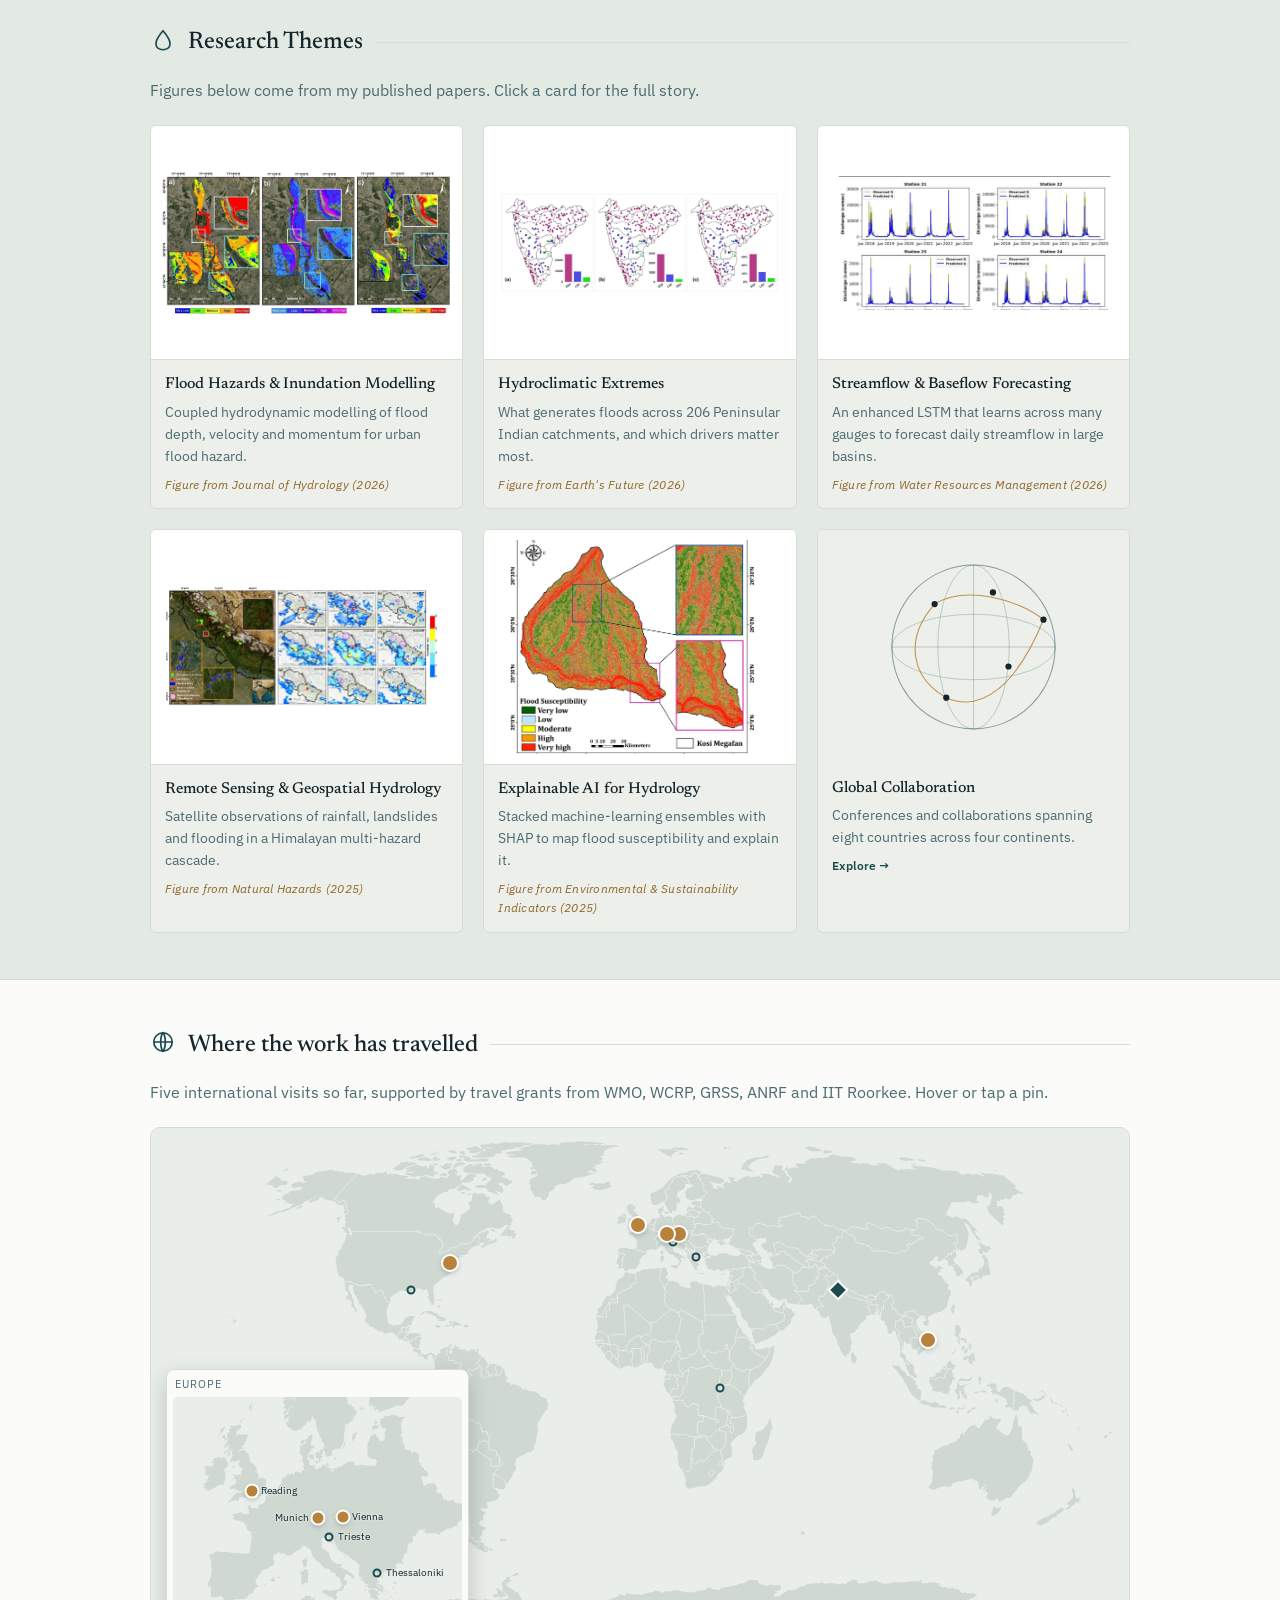
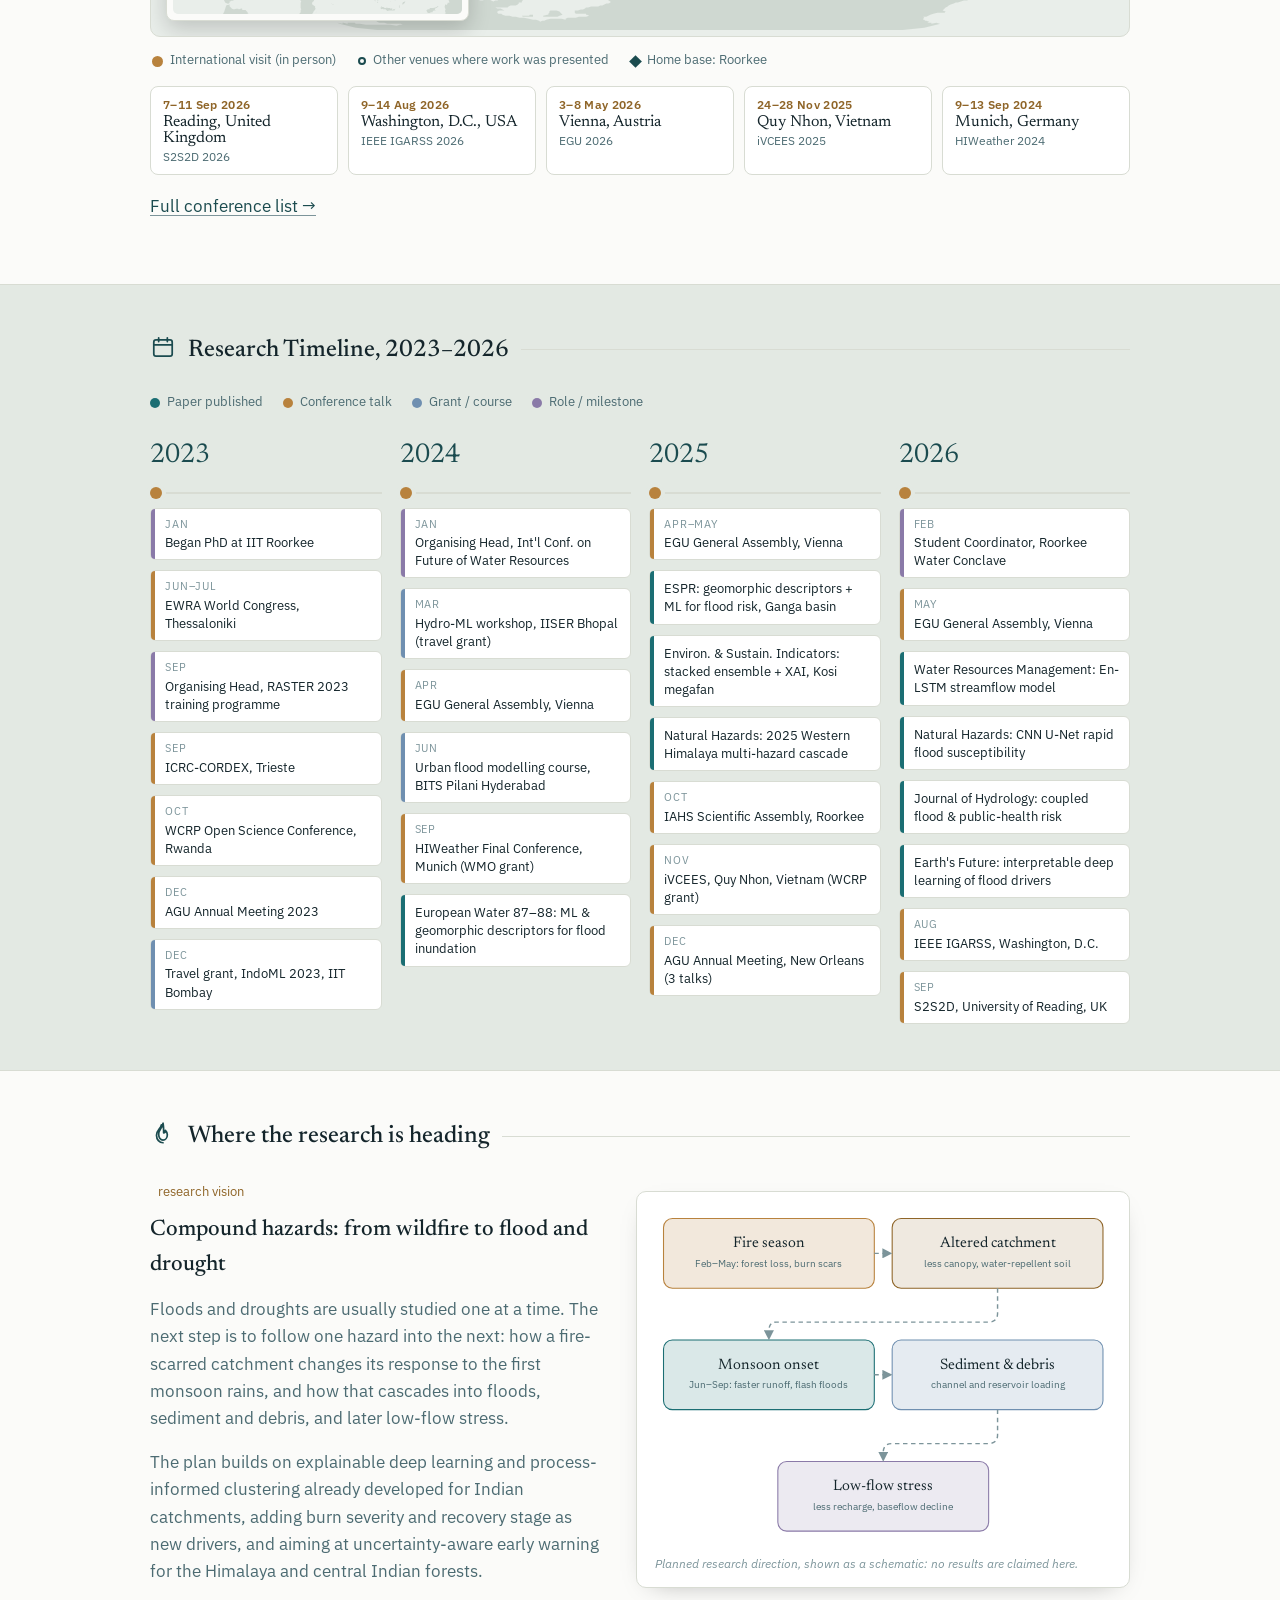
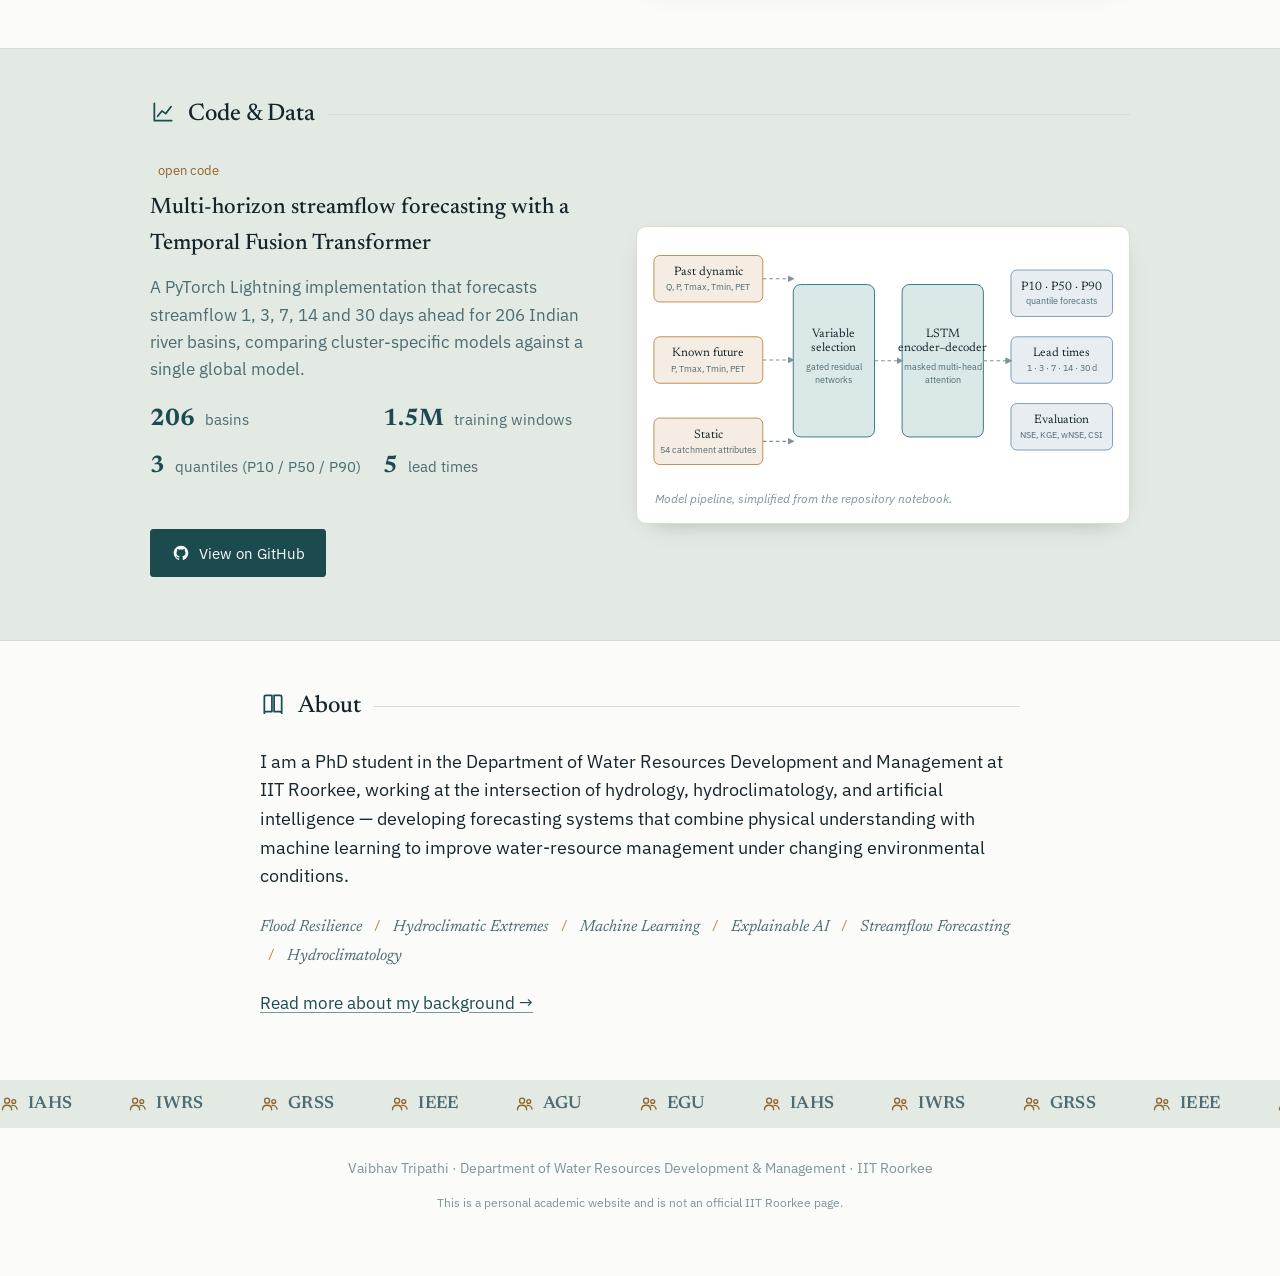
==== commit 0af8c7b2: "Add S2S2D 2026 Reading photos; update grant to CSIR and WCRP Co-Authored-By: Claude Sonnet 5.5 <nore" ====
--- a/index.html
+++ b/index.html
@@ -188,8 +188,8 @@
       <div class="hero-links">
         <a href="mailto:vaibhav_t@wr.iitr.ac.in"><svg class="icon"><use href="#icon-mail"/></svg>vaibhav_t@wr.iitr.ac.in</a>
         <a href="assets/files/Vaibhav_Tripathi_CV.pdf"><svg class="icon"><use href="#icon-download"/></svg>Download CV</a>
-        <a href="#" id="link-scholar"><svg class="icon"><use href="#icon-external"/></svg>Google Scholar</a>
-        <a href="#" id="link-linkedin"><svg class="icon"><use href="#icon-external"/></svg>LinkedIn</a>
+        <a href="https://scholar.google.com/citations?hl=en&amp;user=O1Bh_UwAAAAJ&amp;view_op=list_works&amp;sortby=pubdate" id="link-scholar" target="_blank" rel="noopener"><svg class="icon"><use href="#icon-external"/></svg>Google Scholar</a>
+        <a href="https://www.linkedin.com/in/vaibhavtripathi08/" id="link-linkedin" target="_blank" rel="noopener"><svg class="icon"><use href="#icon-external"/></svg>LinkedIn</a>
       </div>
     </div>
     <div class="hero-photo">
@@ -245,7 +245,7 @@
         <div class="latest-body">
           <h3>S2S2D — 3rd International Conference on Subseasonal to Seasonal to Decadal Prediction</h3>
           <p class="latest-talk">&ldquo;Transfer-learned Transformers for Subseasonal Streamflow Forecasting in Monsoon-Dominated, Data-Sparse Catchments&rdquo;</p>
-          <p class="latest-meta"><span class="research-tag">Student travel grant</span></p>
+          <p class="latest-meta"><span class="research-tag">Travel grants from CSIR and WCRP</span></p>
         </div>
       </article>
       <article class="latest-card" data-city="washington">
--- a/assets/css/style.css
+++ b/assets/css/style.css
@@ -1268,3 +1268,14 @@
 .cd-t1 { font-size: 17px; }
 .cd-t2 { font-size: 12.5px; }
 .latest-section { padding-top: 56px; }
+
+/* Photo tiles */
+.photo-tile { margin: 0; }
+.photo-tile img { aspect-ratio: 4 / 3; object-position: center 25%; }
+.photo-tile.wide-tile { grid-column: span 2; }
+.photo-tile.wide-tile img { aspect-ratio: 2 / 1; object-position: center 40%; }
+@media (max-width: 540px) { .photo-tile.wide-tile { grid-column: auto; } }
+.visit-photo img { object-position: center 20%; }
+.visit-photo:has(img)::before { display: none; }
+.visit-photo:has(img) .vp-city, .visit-photo:has(img) .vp-year { position: relative; z-index: 1; text-shadow: 0 1px 6px rgba(0,0,0,.7); }
+.visit-photo:has(img)::after { content: ""; position: absolute; inset: 0; background: linear-gradient(to top, rgba(10,30,32,.75), transparent 55%); }
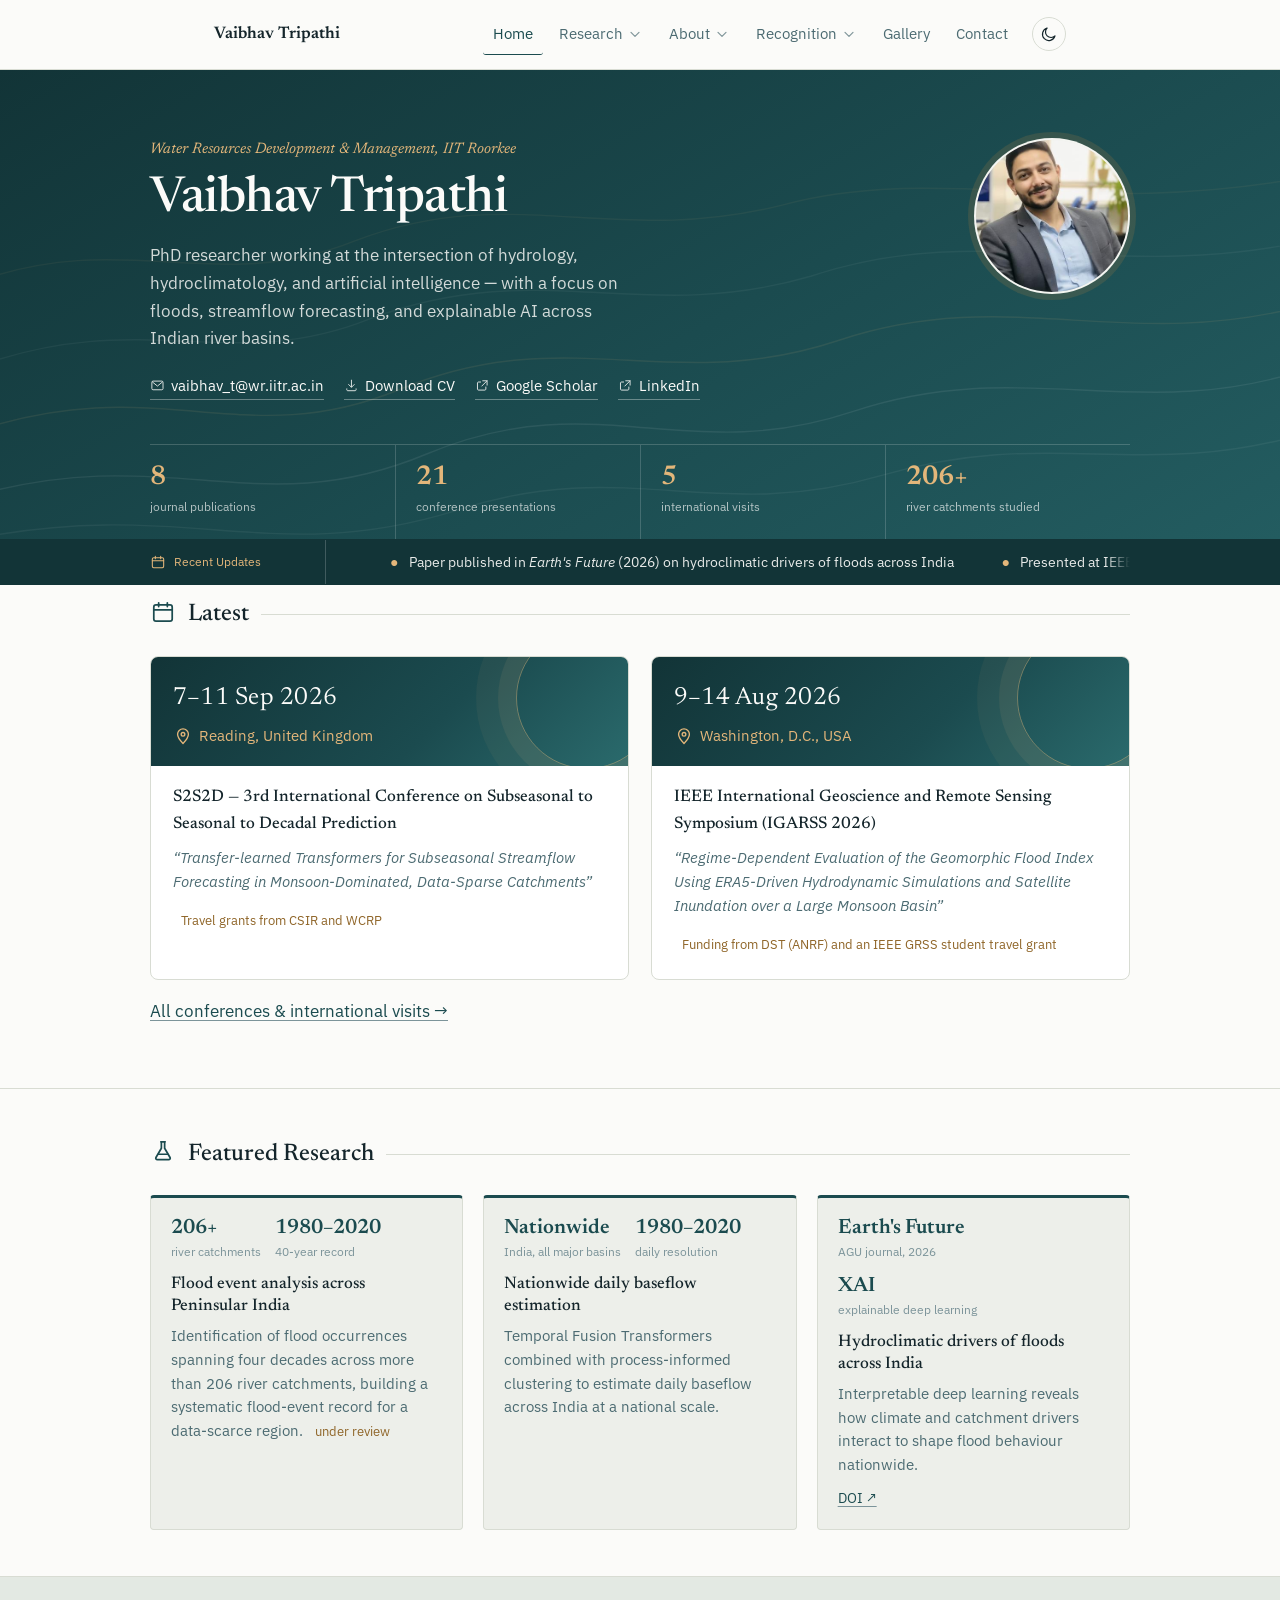
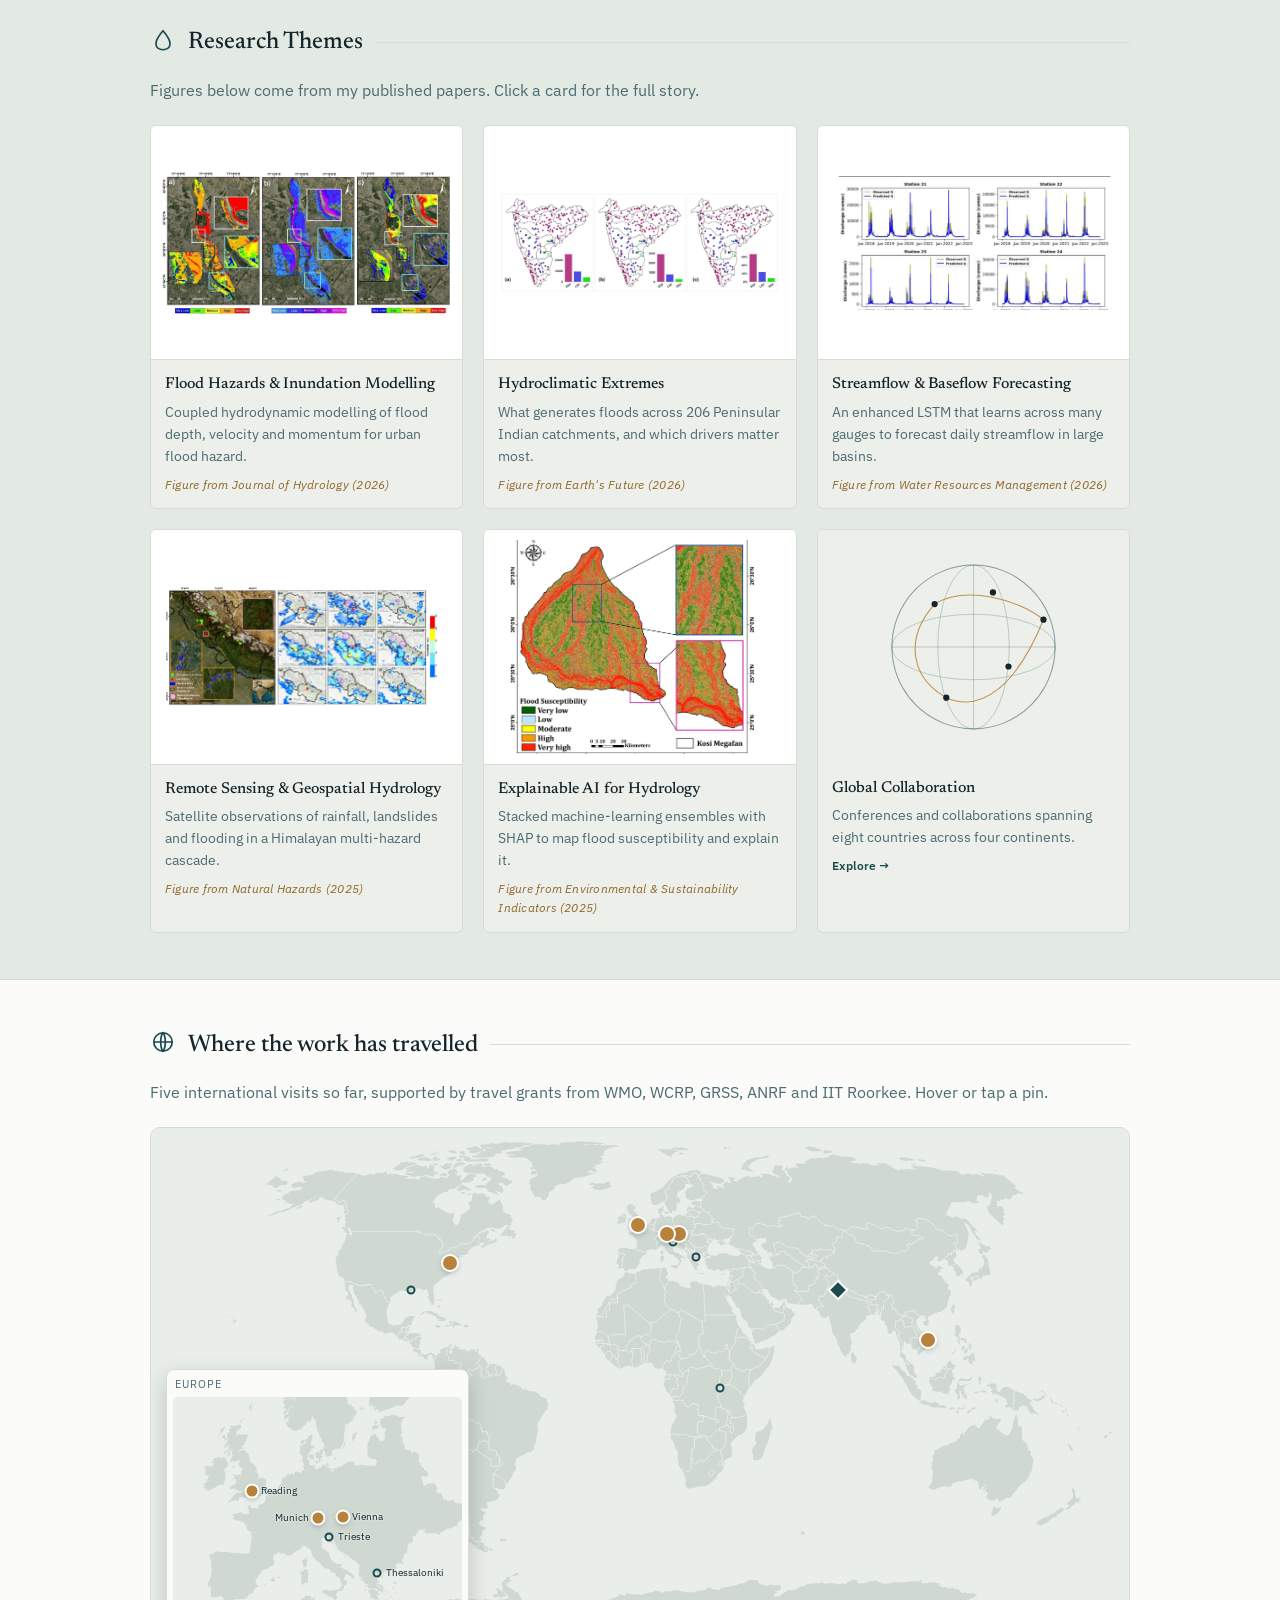
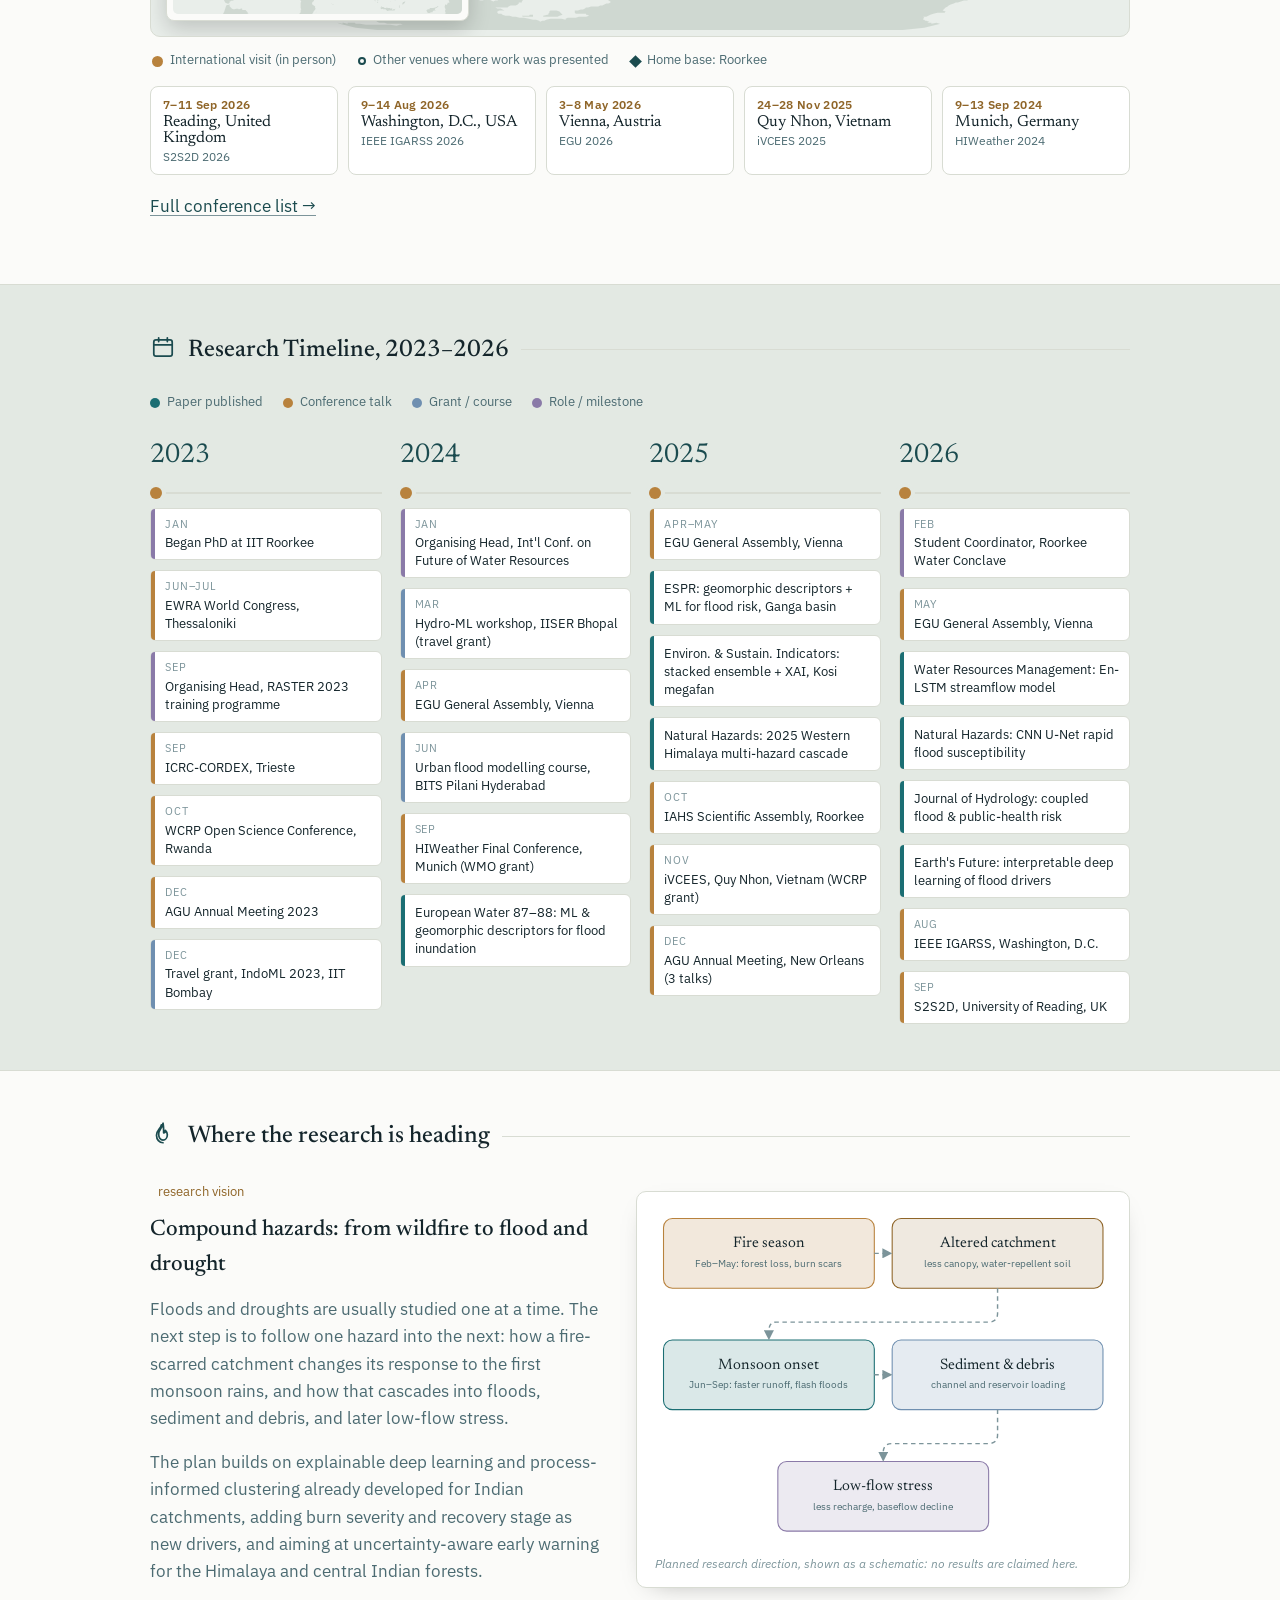
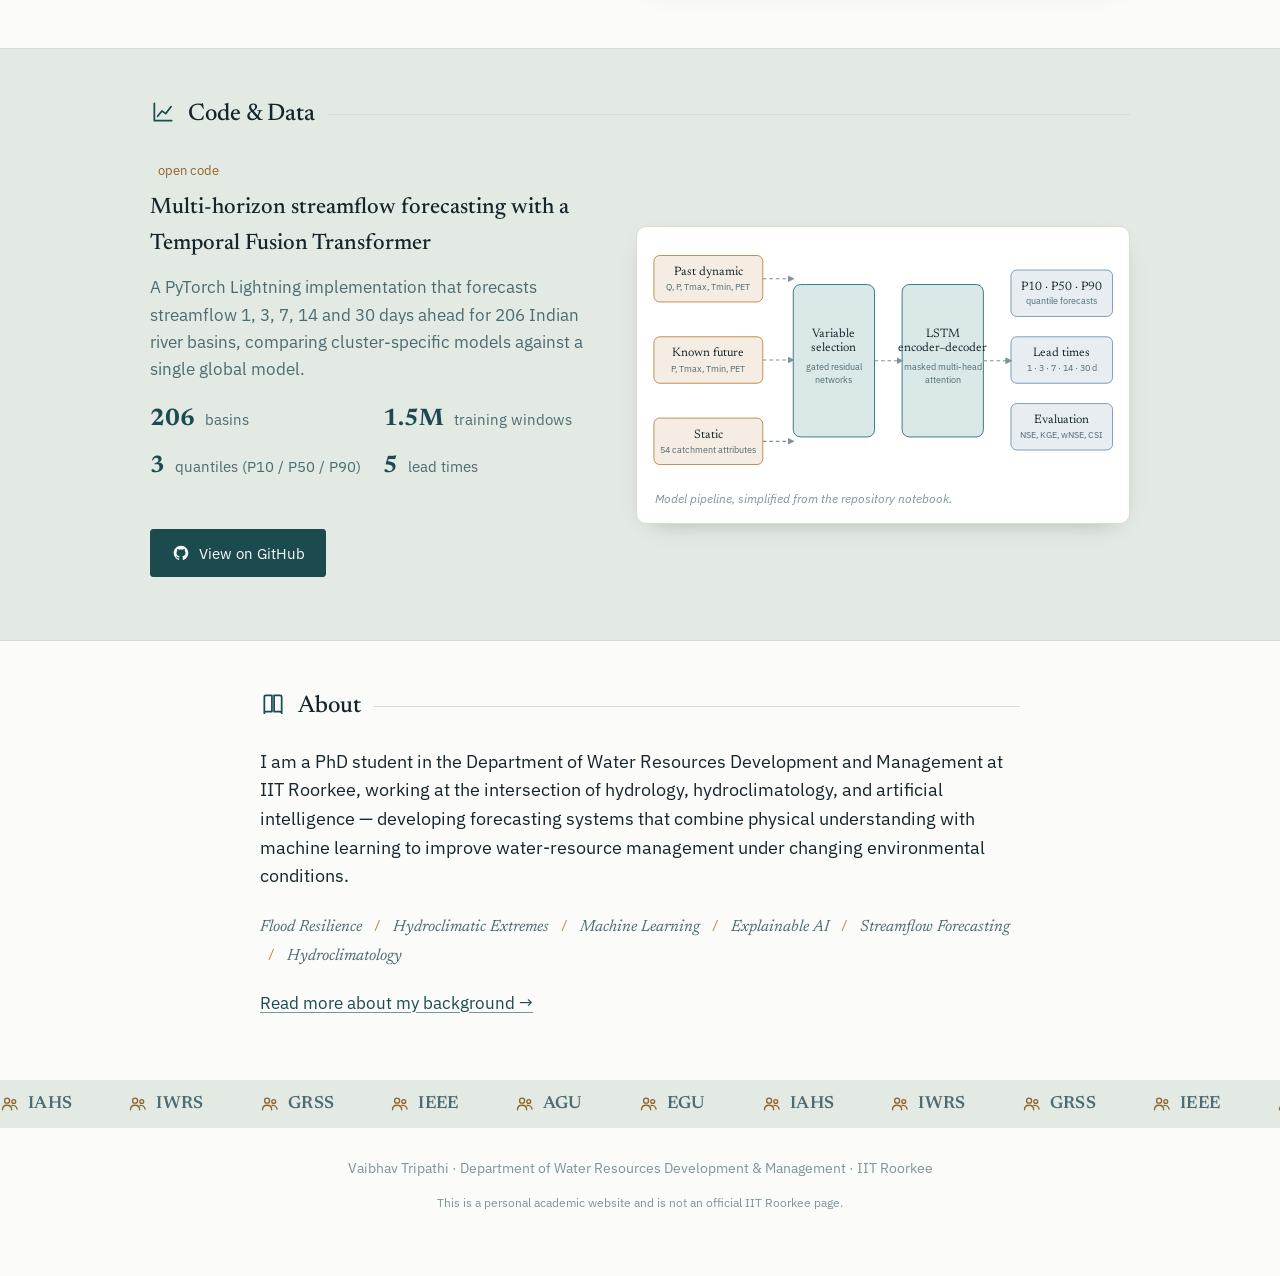
==== commit fc47aded: "Add IGARSS 2026 Washington photos; update funding to DST (ANRF) and IEEE GRSS Co-Authored-By: Claude" ====
--- a/index.html
+++ b/index.html
@@ -256,7 +256,7 @@
         <div class="latest-body">
           <h3>IEEE International Geoscience and Remote Sensing Symposium (IGARSS 2026)</h3>
           <p class="latest-talk">&ldquo;Regime-Dependent Evaluation of the Geomorphic Flood Index Using ERA5-Driven Hydrodynamic Simulations and Satellite Inundation over a Large Monsoon Basin&rdquo;</p>
-          <p class="latest-meta"><span class="research-tag">Student travel grants from GRSS and ANRF, India</span></p>
+          <p class="latest-meta"><span class="research-tag">Funding from DST (ANRF) and an IEEE GRSS student travel grant</span></p>
         </div>
       </article>
     </div>
--- a/assets/css/style.css
+++ b/assets/css/style.css
@@ -1279,3 +1279,4 @@
 .visit-photo:has(img)::before { display: none; }
 .visit-photo:has(img) .vp-city, .visit-photo:has(img) .vp-year { position: relative; z-index: 1; text-shadow: 0 1px 6px rgba(0,0,0,.7); }
 .visit-photo:has(img)::after { content: ""; position: absolute; inset: 0; background: linear-gradient(to top, rgba(10,30,32,.75), transparent 55%); }
+.photo-tile.wide-tile img[src*="igarss-poster"] { object-position: center 20%; }
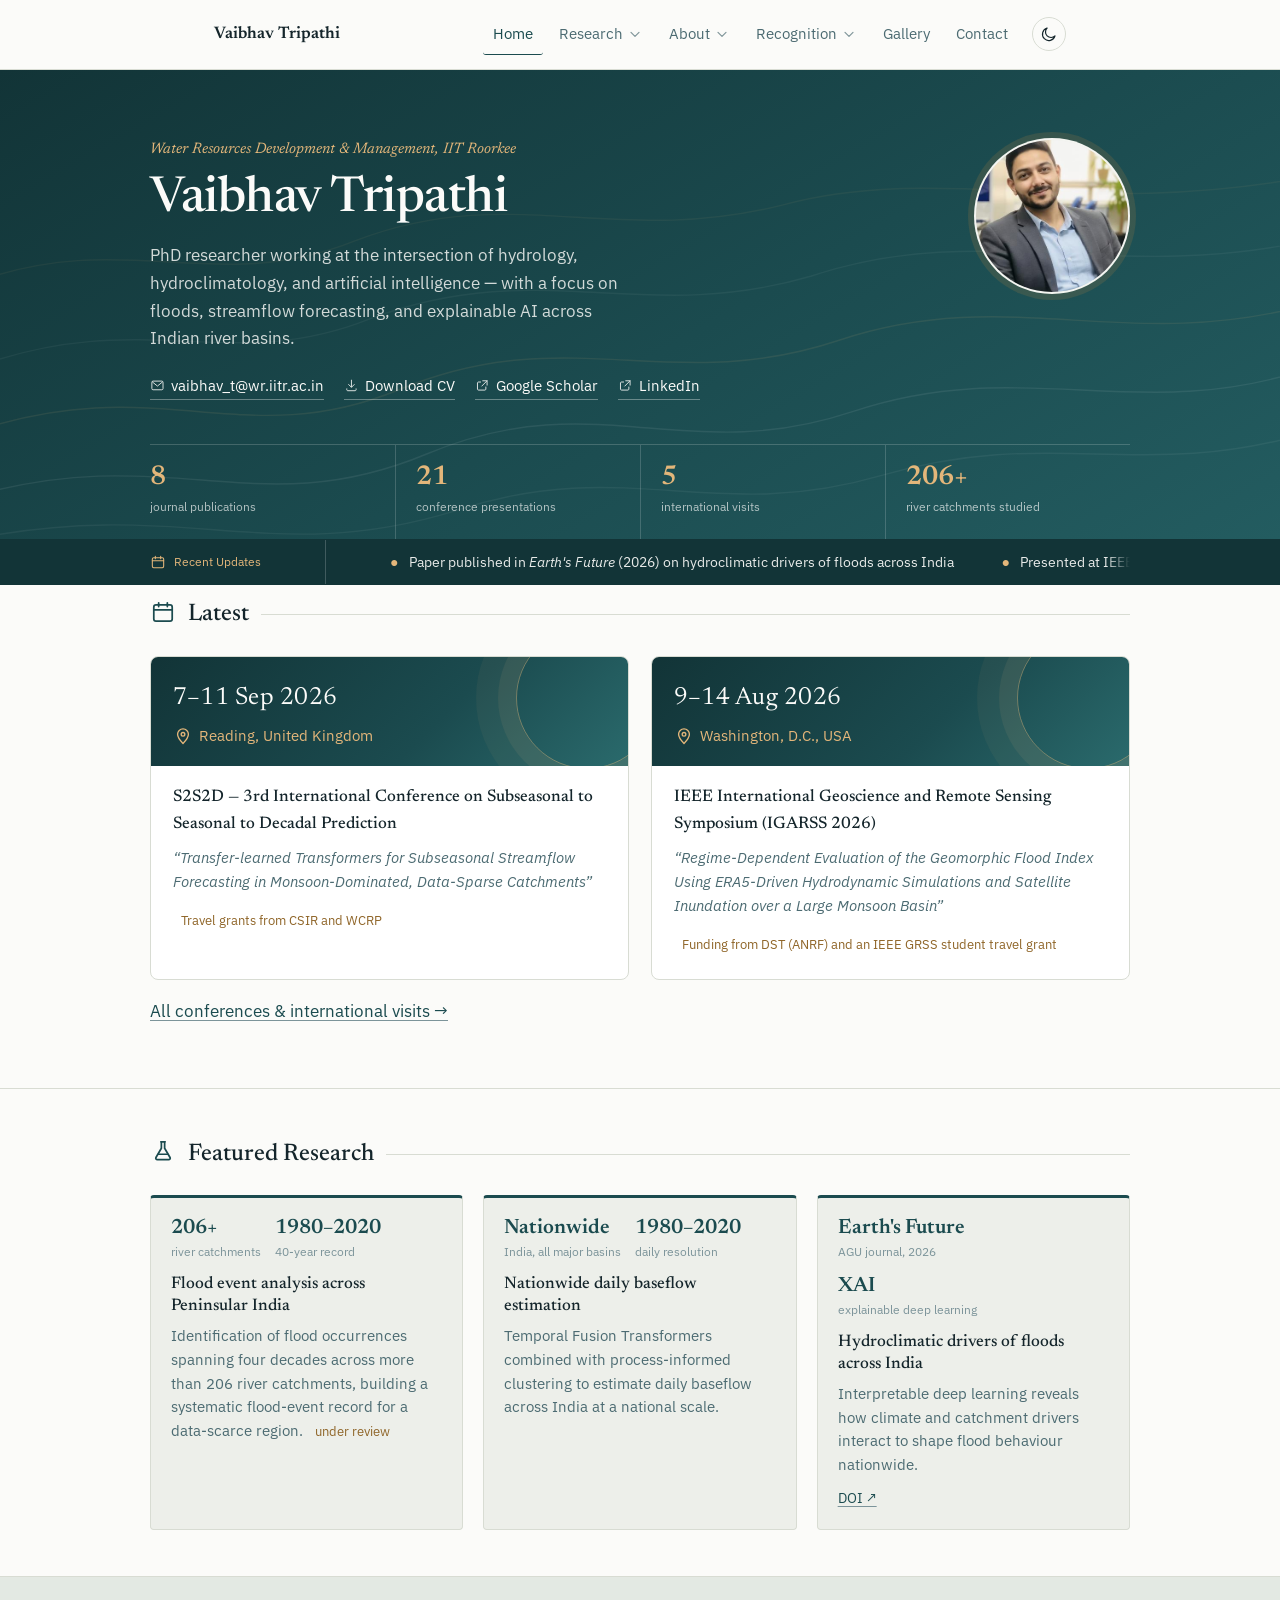
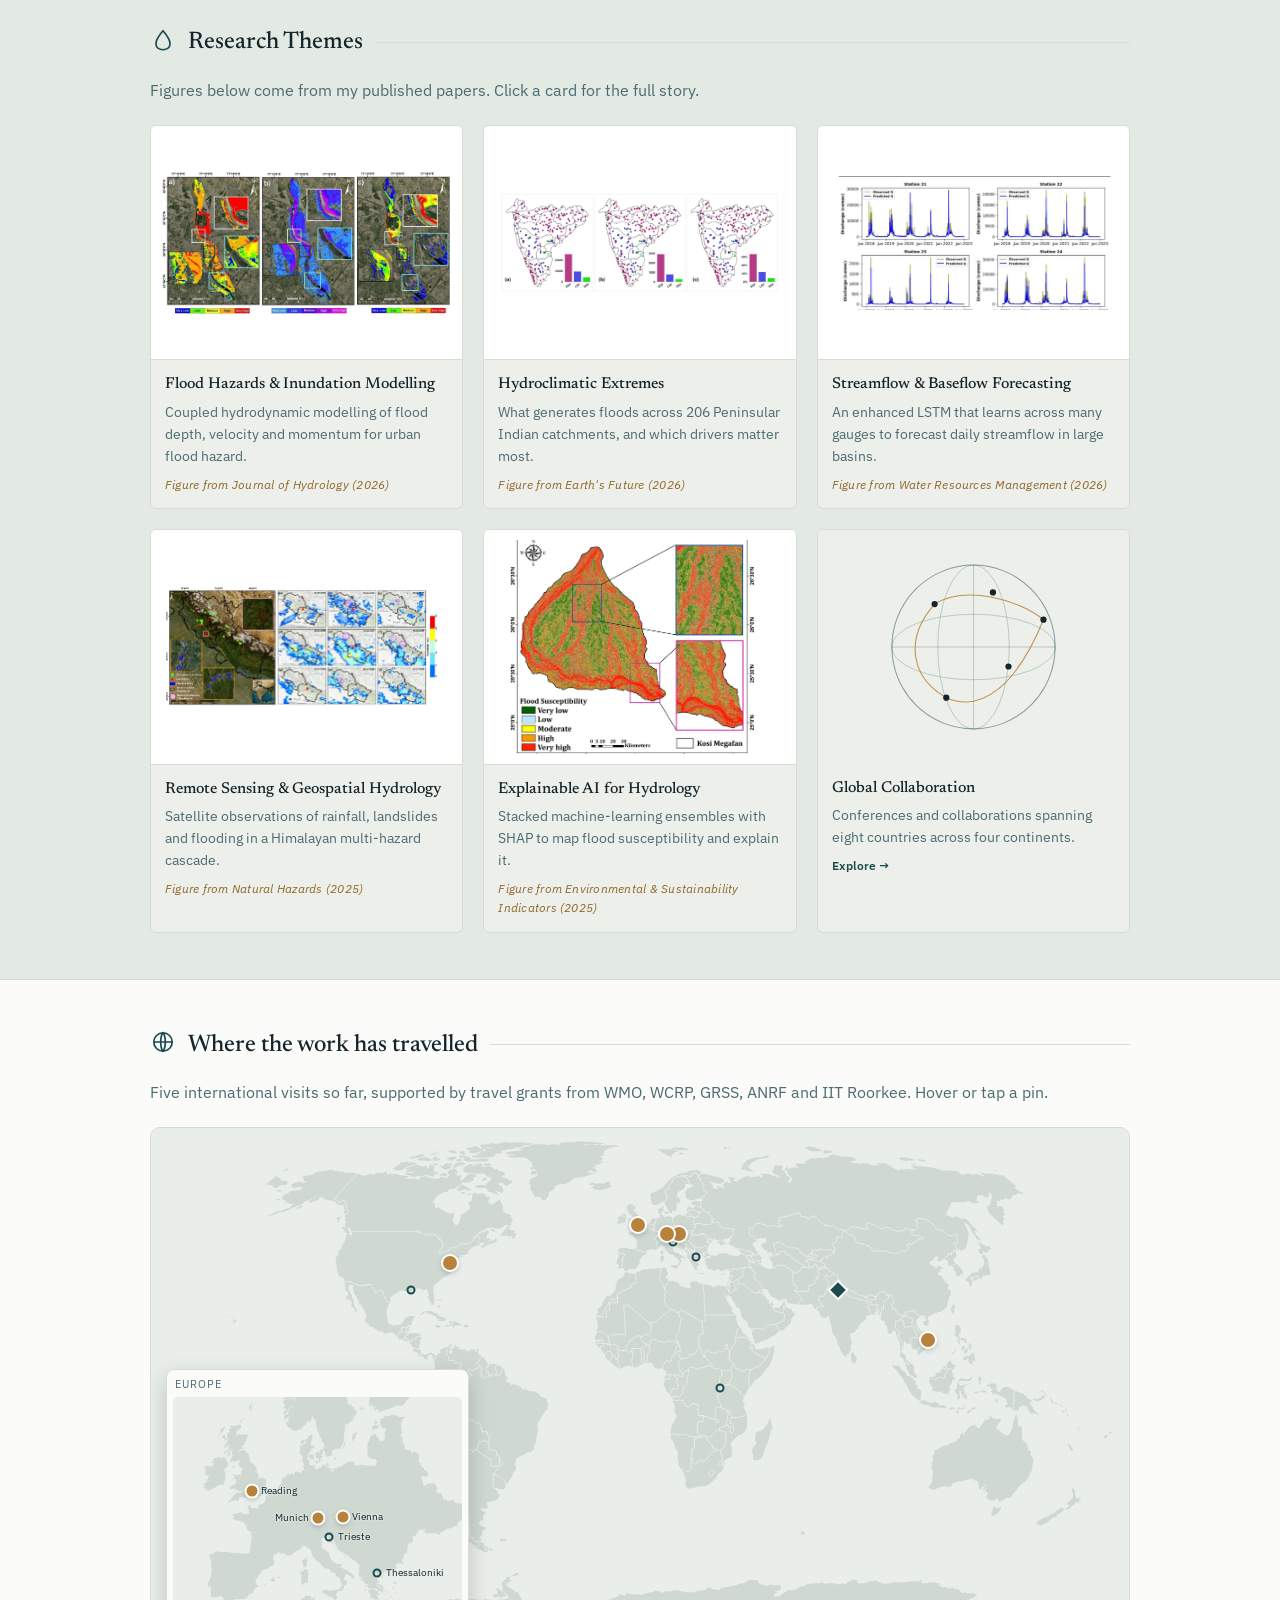
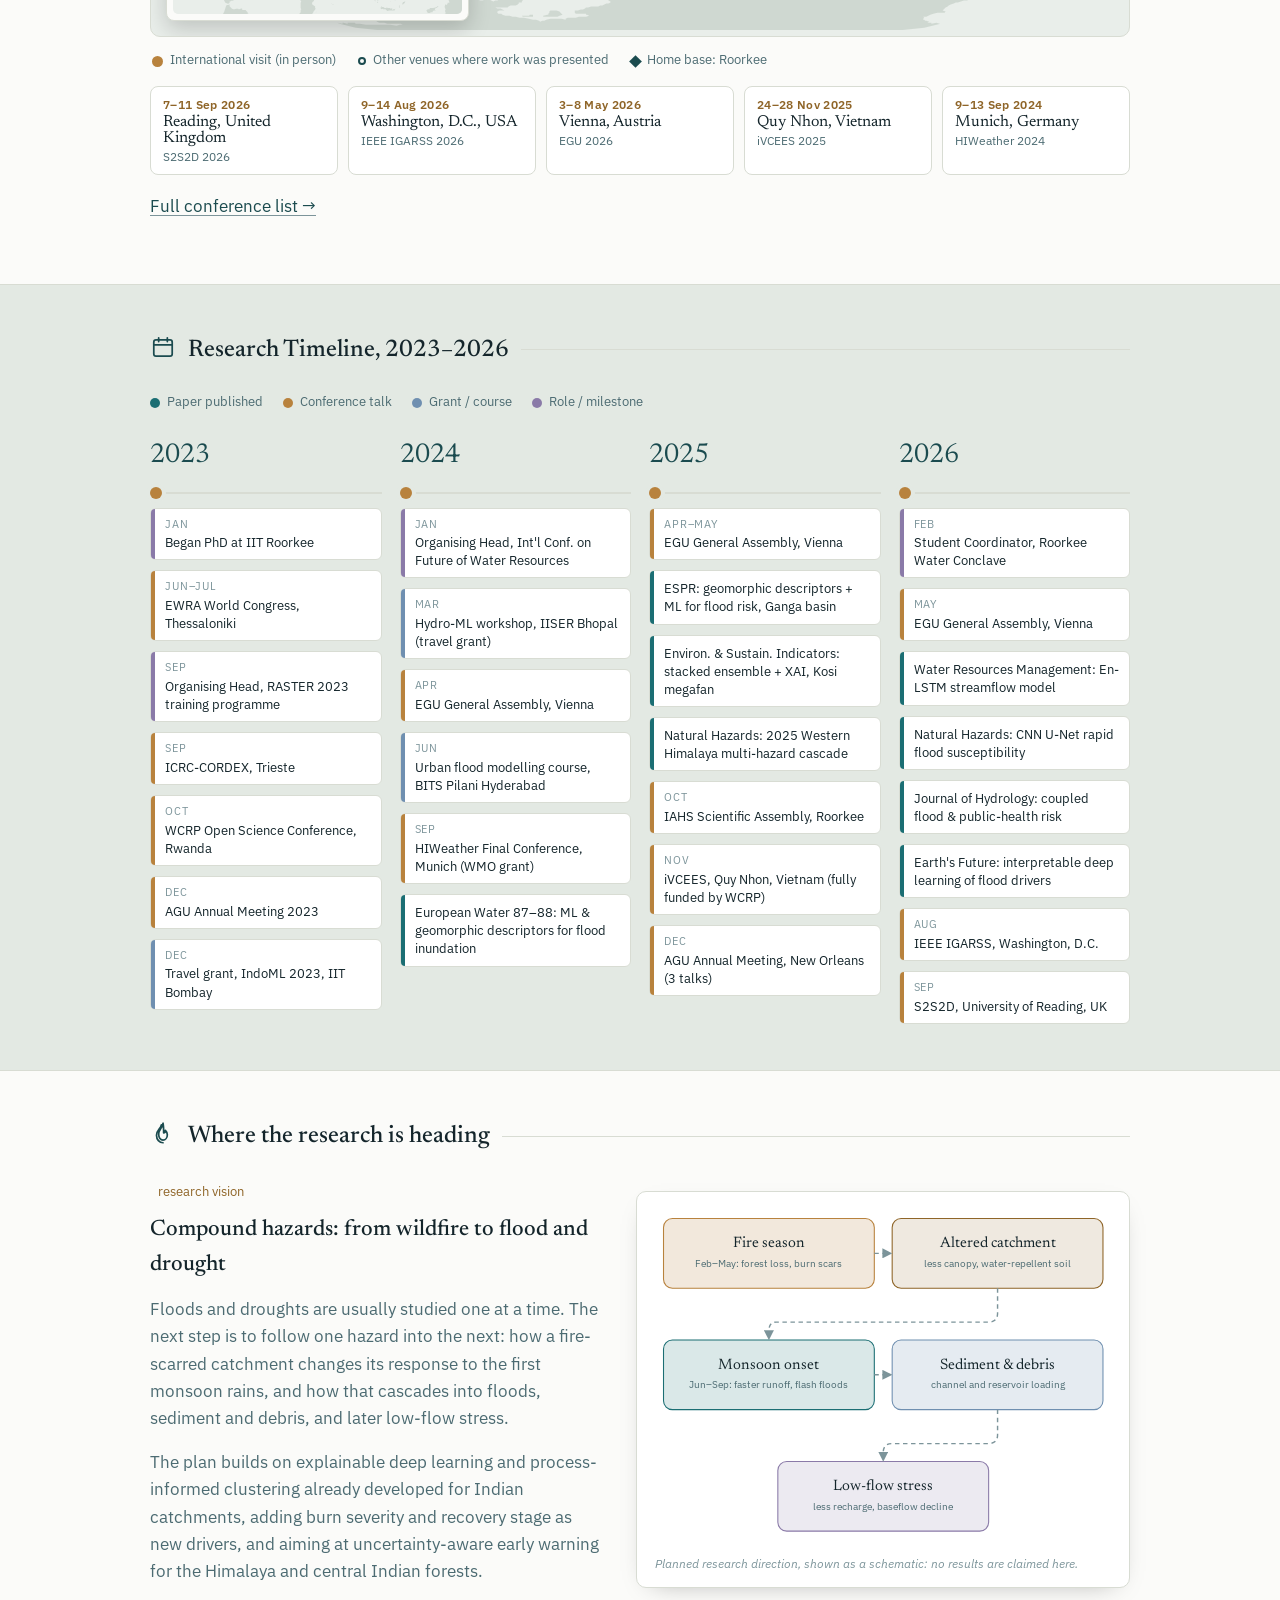
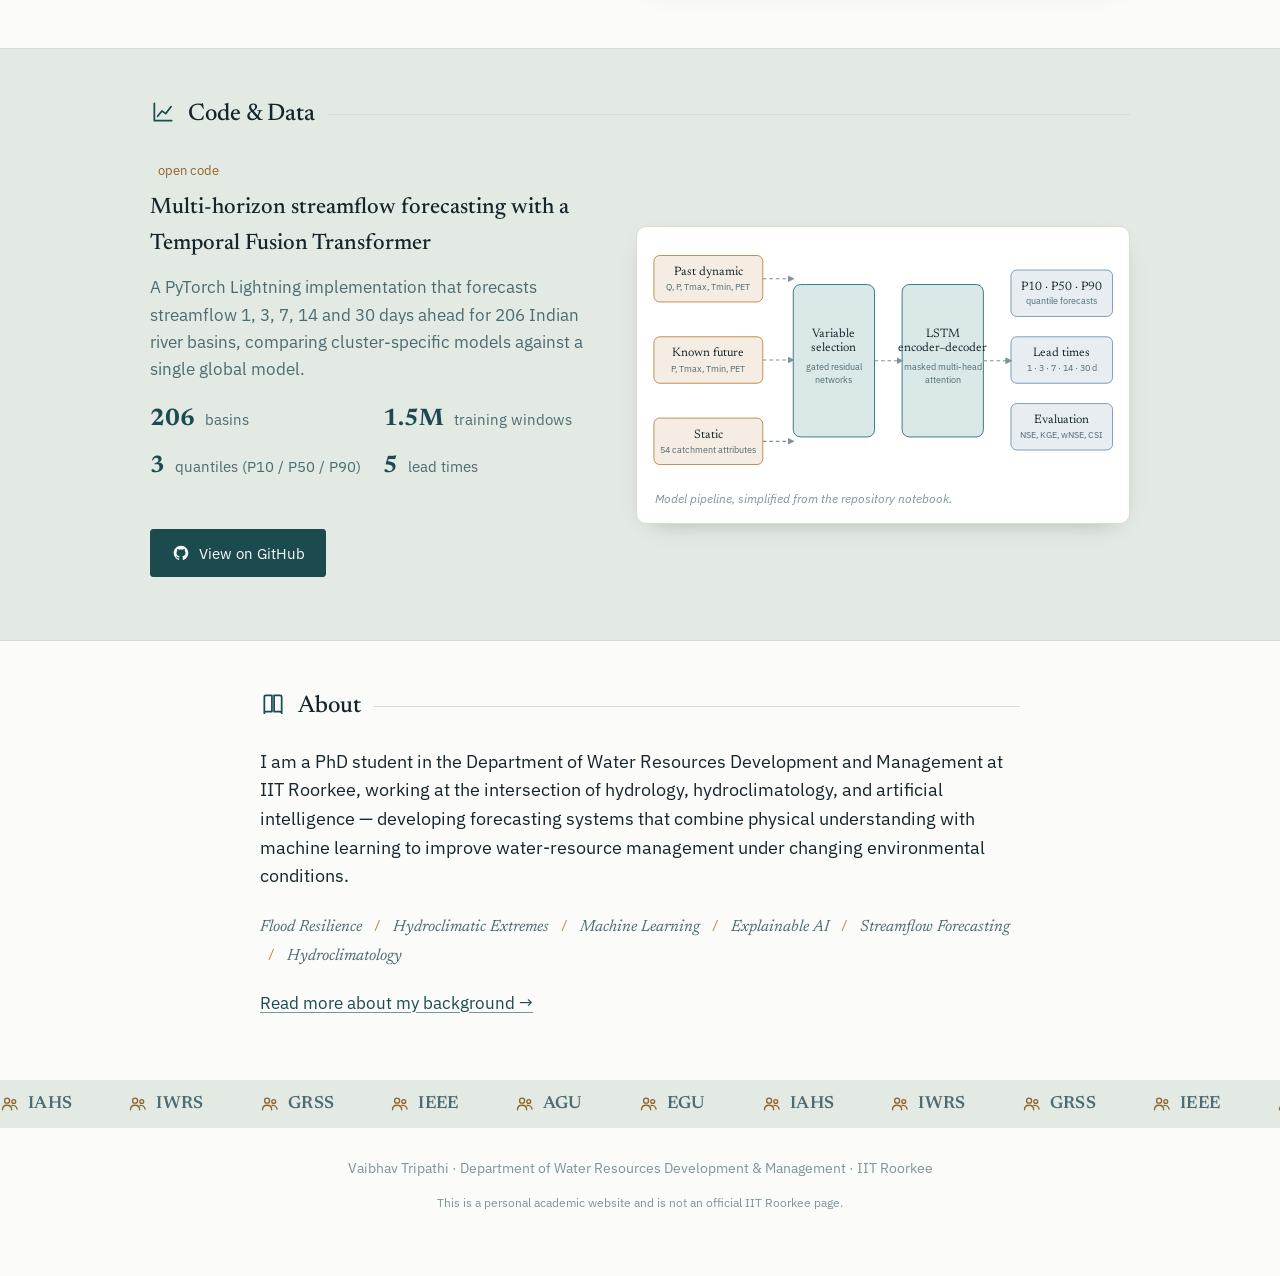
==== commit 593b3b23: "Add iVCEES 2025 Quy Nhon photos; WCRP fully funded Co-Authored-By: Claude Sonnet 5.5 <noreply@anthro" ====
--- a/index.html
+++ b/index.html
@@ -375,7 +375,7 @@
   <div class="section-inner wide">
     <div class="section-head"><span class="section-icon"><svg class="icon icon-lg"><use href="#icon-calendar"/></svg></span><h2>Research Timeline, 2023&ndash;2026</h2><div class="rule"></div></div>
     <div class="tl-legend"><span><i class="tl-dot tl-paper"></i>Paper published</span><span><i class="tl-dot tl-talk"></i>Conference talk</span><span><i class="tl-dot tl-grant"></i>Grant / course</span><span><i class="tl-dot tl-role"></i>Role / milestone</span></div>
-    <div class="tl-grid"><div class="tl-col"><div class="tl-year"><span>2023</span></div><ul><li class="tl-role"><span class="tl-m">Jan</span><span class="tl-t">Began PhD at IIT Roorkee</span></li><li class="tl-talk"><span class="tl-m">Jun–Jul</span><span class="tl-t">EWRA World Congress, Thessaloniki</span></li><li class="tl-role"><span class="tl-m">Sep</span><span class="tl-t">Organising Head, RASTER 2023 training programme</span></li><li class="tl-talk"><span class="tl-m">Sep</span><span class="tl-t">ICRC-CORDEX, Trieste</span></li><li class="tl-talk"><span class="tl-m">Oct</span><span class="tl-t">WCRP Open Science Conference, Rwanda</span></li><li class="tl-talk"><span class="tl-m">Dec</span><span class="tl-t">AGU Annual Meeting 2023</span></li><li class="tl-grant"><span class="tl-m">Dec</span><span class="tl-t">Travel grant, IndoML 2023, IIT Bombay</span></li></ul></div><div class="tl-col"><div class="tl-year"><span>2024</span></div><ul><li class="tl-role"><span class="tl-m">Jan</span><span class="tl-t">Organising Head, Int'l Conf. on Future of Water Resources</span></li><li class="tl-grant"><span class="tl-m">Mar</span><span class="tl-t">Hydro-ML workshop, IISER Bhopal (travel grant)</span></li><li class="tl-talk"><span class="tl-m">Apr</span><span class="tl-t">EGU General Assembly, Vienna</span></li><li class="tl-grant"><span class="tl-m">Jun</span><span class="tl-t">Urban flood modelling course, BITS Pilani Hyderabad</span></li><li class="tl-talk"><span class="tl-m">Sep</span><span class="tl-t">HIWeather Final Conference, Munich (WMO grant)</span></li><li class="tl-paper"><span class="tl-t">European Water 87–88: ML &amp; geomorphic descriptors for flood inundation</span></li></ul></div><div class="tl-col"><div class="tl-year"><span>2025</span></div><ul><li class="tl-talk"><span class="tl-m">Apr–May</span><span class="tl-t">EGU General Assembly, Vienna</span></li><li class="tl-paper"><span class="tl-t">ESPR: geomorphic descriptors + ML for flood risk, Ganga basin</span></li><li class="tl-paper"><span class="tl-t">Environ. &amp; Sustain. Indicators: stacked ensemble + XAI, Kosi megafan</span></li><li class="tl-paper"><span class="tl-t">Natural Hazards: 2025 Western Himalaya multi-hazard cascade</span></li><li class="tl-talk"><span class="tl-m">Oct</span><span class="tl-t">IAHS Scientific Assembly, Roorkee</span></li><li class="tl-talk"><span class="tl-m">Nov</span><span class="tl-t">iVCEES, Quy Nhon, Vietnam (WCRP grant)</span></li><li class="tl-talk"><span class="tl-m">Dec</span><span class="tl-t">AGU Annual Meeting, New Orleans (3 talks)</span></li></ul></div><div class="tl-col"><div class="tl-year"><span>2026</span></div><ul><li class="tl-role"><span class="tl-m">Feb</span><span class="tl-t">Student Coordinator, Roorkee Water Conclave</span></li><li class="tl-talk"><span class="tl-m">May</span><span class="tl-t">EGU General Assembly, Vienna</span></li><li class="tl-paper"><span class="tl-t">Water Resources Management: En-LSTM streamflow model</span></li><li class="tl-paper"><span class="tl-t">Natural Hazards: CNN U-Net rapid flood susceptibility</span></li><li class="tl-paper"><span class="tl-t">Journal of Hydrology: coupled flood &amp; public-health risk</span></li><li class="tl-paper"><span class="tl-t">Earth's Future: interpretable deep learning of flood drivers</span></li><li class="tl-talk"><span class="tl-m">Aug</span><span class="tl-t">IEEE IGARSS, Washington, D.C.</span></li><li class="tl-talk"><span class="tl-m">Sep</span><span class="tl-t">S2S2D, University of Reading, UK</span></li></ul></div></div>
+    <div class="tl-grid"><div class="tl-col"><div class="tl-year"><span>2023</span></div><ul><li class="tl-role"><span class="tl-m">Jan</span><span class="tl-t">Began PhD at IIT Roorkee</span></li><li class="tl-talk"><span class="tl-m">Jun–Jul</span><span class="tl-t">EWRA World Congress, Thessaloniki</span></li><li class="tl-role"><span class="tl-m">Sep</span><span class="tl-t">Organising Head, RASTER 2023 training programme</span></li><li class="tl-talk"><span class="tl-m">Sep</span><span class="tl-t">ICRC-CORDEX, Trieste</span></li><li class="tl-talk"><span class="tl-m">Oct</span><span class="tl-t">WCRP Open Science Conference, Rwanda</span></li><li class="tl-talk"><span class="tl-m">Dec</span><span class="tl-t">AGU Annual Meeting 2023</span></li><li class="tl-grant"><span class="tl-m">Dec</span><span class="tl-t">Travel grant, IndoML 2023, IIT Bombay</span></li></ul></div><div class="tl-col"><div class="tl-year"><span>2024</span></div><ul><li class="tl-role"><span class="tl-m">Jan</span><span class="tl-t">Organising Head, Int'l Conf. on Future of Water Resources</span></li><li class="tl-grant"><span class="tl-m">Mar</span><span class="tl-t">Hydro-ML workshop, IISER Bhopal (travel grant)</span></li><li class="tl-talk"><span class="tl-m">Apr</span><span class="tl-t">EGU General Assembly, Vienna</span></li><li class="tl-grant"><span class="tl-m">Jun</span><span class="tl-t">Urban flood modelling course, BITS Pilani Hyderabad</span></li><li class="tl-talk"><span class="tl-m">Sep</span><span class="tl-t">HIWeather Final Conference, Munich (WMO grant)</span></li><li class="tl-paper"><span class="tl-t">European Water 87–88: ML &amp; geomorphic descriptors for flood inundation</span></li></ul></div><div class="tl-col"><div class="tl-year"><span>2025</span></div><ul><li class="tl-talk"><span class="tl-m">Apr–May</span><span class="tl-t">EGU General Assembly, Vienna</span></li><li class="tl-paper"><span class="tl-t">ESPR: geomorphic descriptors + ML for flood risk, Ganga basin</span></li><li class="tl-paper"><span class="tl-t">Environ. &amp; Sustain. Indicators: stacked ensemble + XAI, Kosi megafan</span></li><li class="tl-paper"><span class="tl-t">Natural Hazards: 2025 Western Himalaya multi-hazard cascade</span></li><li class="tl-talk"><span class="tl-m">Oct</span><span class="tl-t">IAHS Scientific Assembly, Roorkee</span></li><li class="tl-talk"><span class="tl-m">Nov</span><span class="tl-t">iVCEES, Quy Nhon, Vietnam (fully funded by WCRP)</span></li><li class="tl-talk"><span class="tl-m">Dec</span><span class="tl-t">AGU Annual Meeting, New Orleans (3 talks)</span></li></ul></div><div class="tl-col"><div class="tl-year"><span>2026</span></div><ul><li class="tl-role"><span class="tl-m">Feb</span><span class="tl-t">Student Coordinator, Roorkee Water Conclave</span></li><li class="tl-talk"><span class="tl-m">May</span><span class="tl-t">EGU General Assembly, Vienna</span></li><li class="tl-paper"><span class="tl-t">Water Resources Management: En-LSTM streamflow model</span></li><li class="tl-paper"><span class="tl-t">Natural Hazards: CNN U-Net rapid flood susceptibility</span></li><li class="tl-paper"><span class="tl-t">Journal of Hydrology: coupled flood &amp; public-health risk</span></li><li class="tl-paper"><span class="tl-t">Earth's Future: interpretable deep learning of flood drivers</span></li><li class="tl-talk"><span class="tl-m">Aug</span><span class="tl-t">IEEE IGARSS, Washington, D.C.</span></li><li class="tl-talk"><span class="tl-m">Sep</span><span class="tl-t">S2S2D, University of Reading, UK</span></li></ul></div></div>
   </div>
 </section>
 
--- a/assets/css/style.css
+++ b/assets/css/style.css
@@ -1280,3 +1280,12 @@
 .visit-photo:has(img) .vp-city, .visit-photo:has(img) .vp-year { position: relative; z-index: 1; text-shadow: 0 1px 6px rgba(0,0,0,.7); }
 .visit-photo:has(img)::after { content: ""; position: absolute; inset: 0; background: linear-gradient(to top, rgba(10,30,32,.75), transparent 55%); }
 .photo-tile.wide-tile img[src*="igarss-poster"] { object-position: center 20%; }
+.photo-tile.wide-tile img[src*="iahs-manfreda"] { object-position: center 30%; }
+.photo-tile.wide-tile img[src*="rwc-group"] { object-position: center 60%; }
+.gallery-grid { grid-auto-flow: dense; }
+.photo-tile.wide-tile img[src*="hiw-presenting"] { object-position: center 55%; }
+.photo-tile.wide-tile img[src*="hiw-group"] { object-position: center 40%; }
+.photo-tile.wide-tile img[src*="bits-group"] { object-position: center 30%; }
+.photo-tile.wide-tile img[src*="merz-group"] { object-position: center 30%; }
+.photo-tile.wide-tile img[src*="wright-group"] { object-position: center 35%; }
+.photo-tile.wide-tile img[src*="ivcees-hall"] { object-position: center 45%; } .photo-tile.wide-tile img[src*="ivcees-icise"] { object-position: center 55%; }
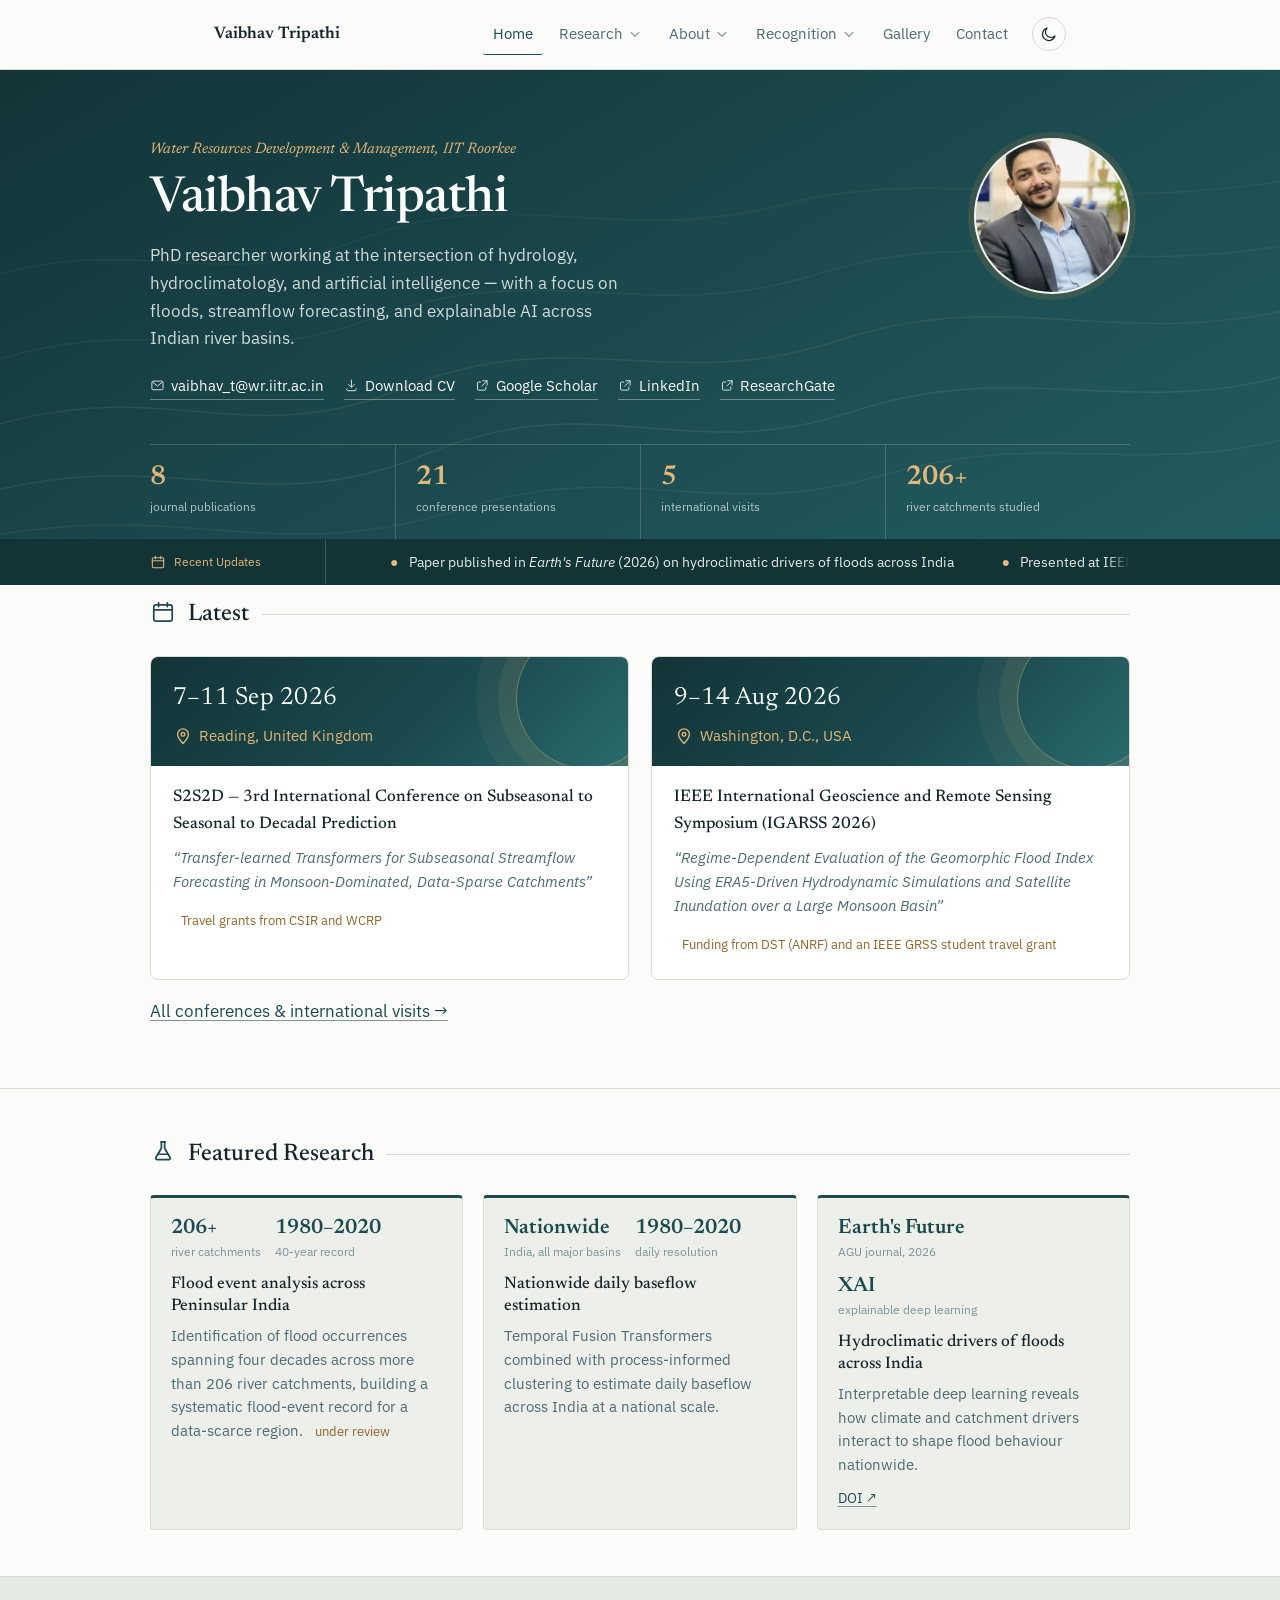
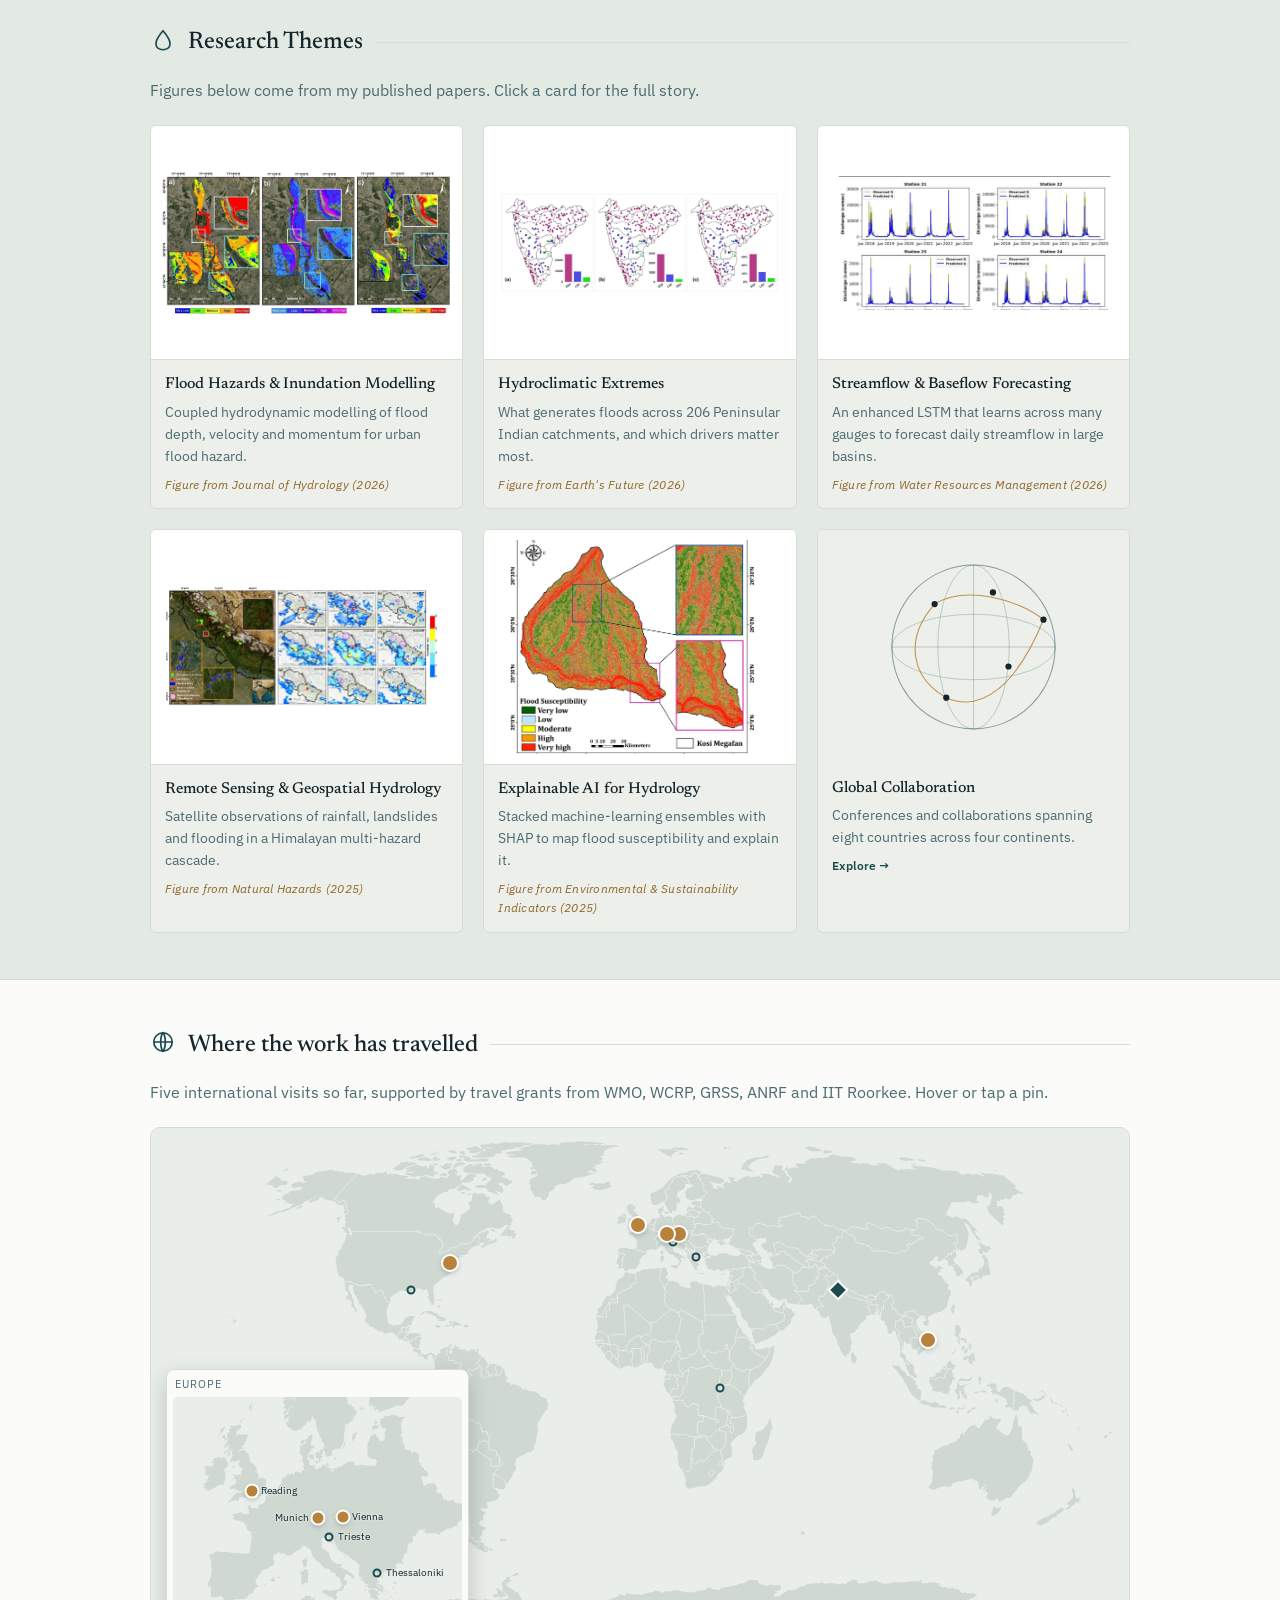
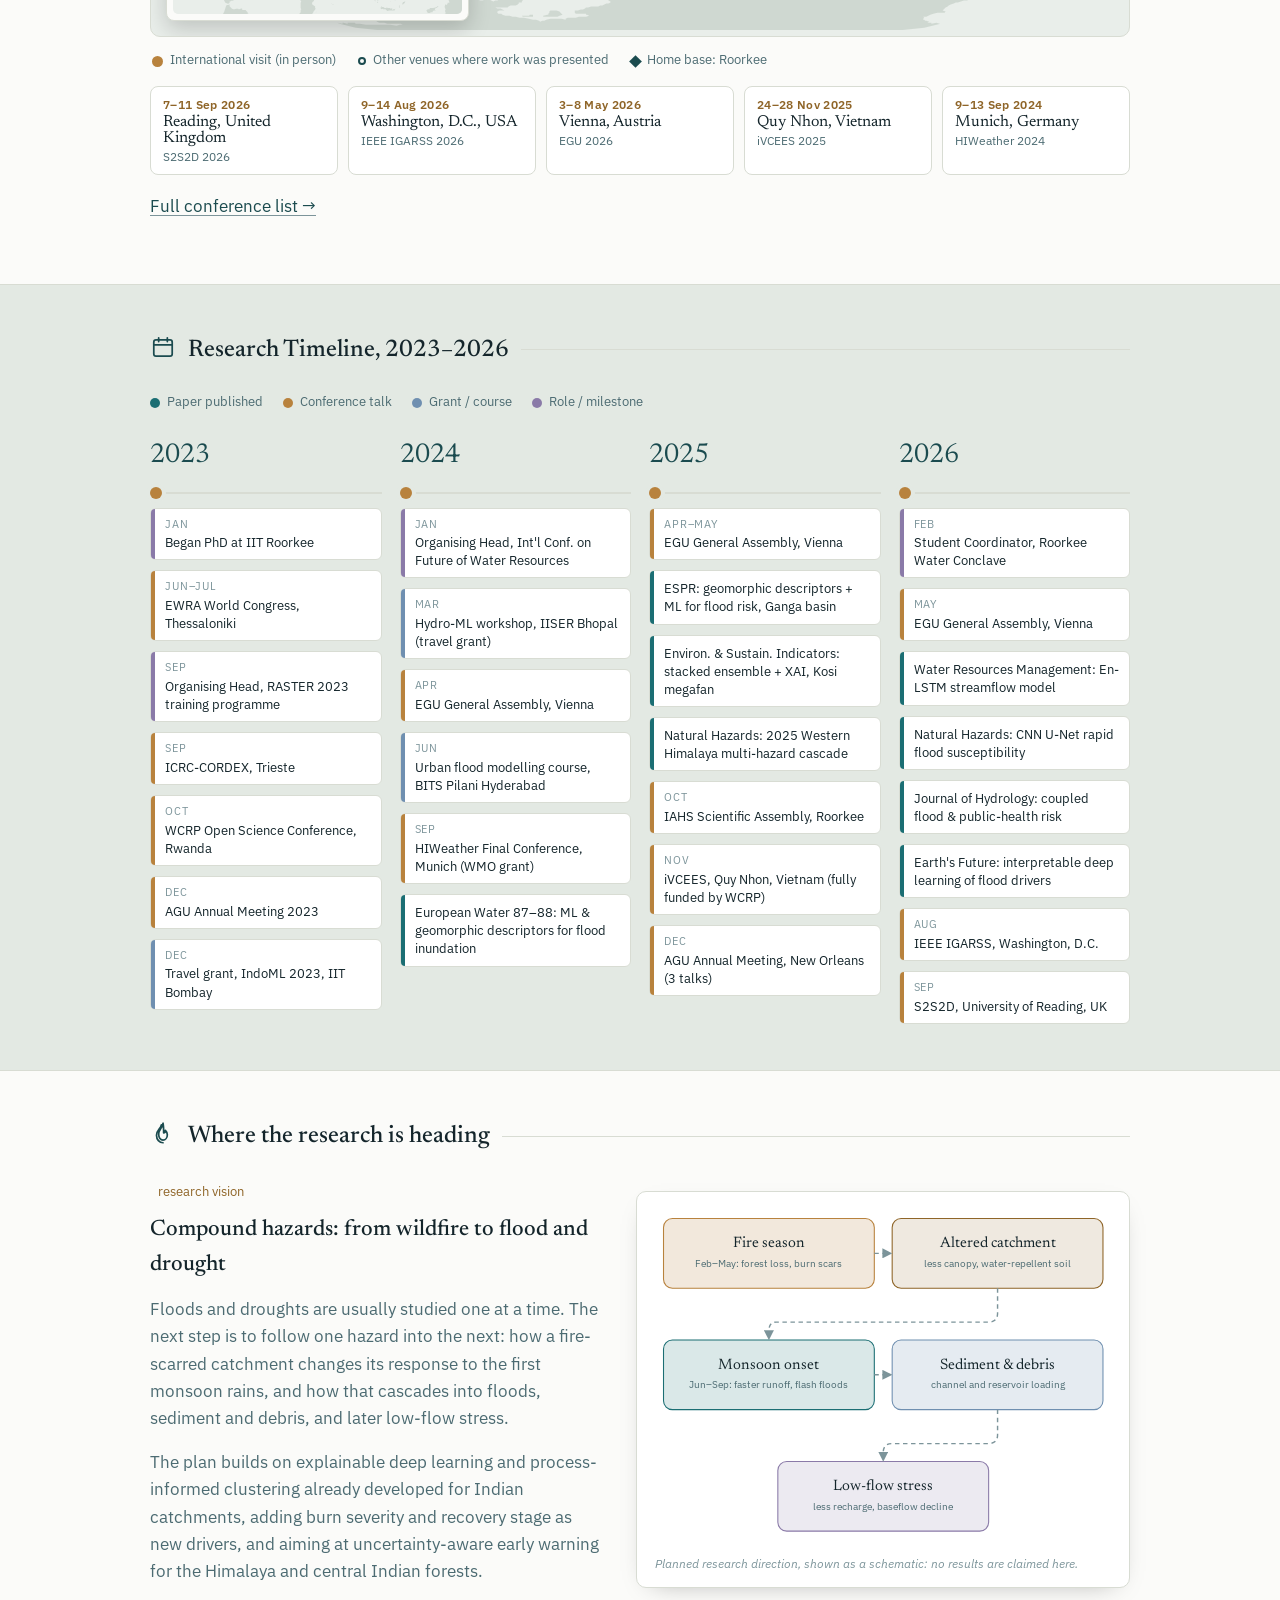
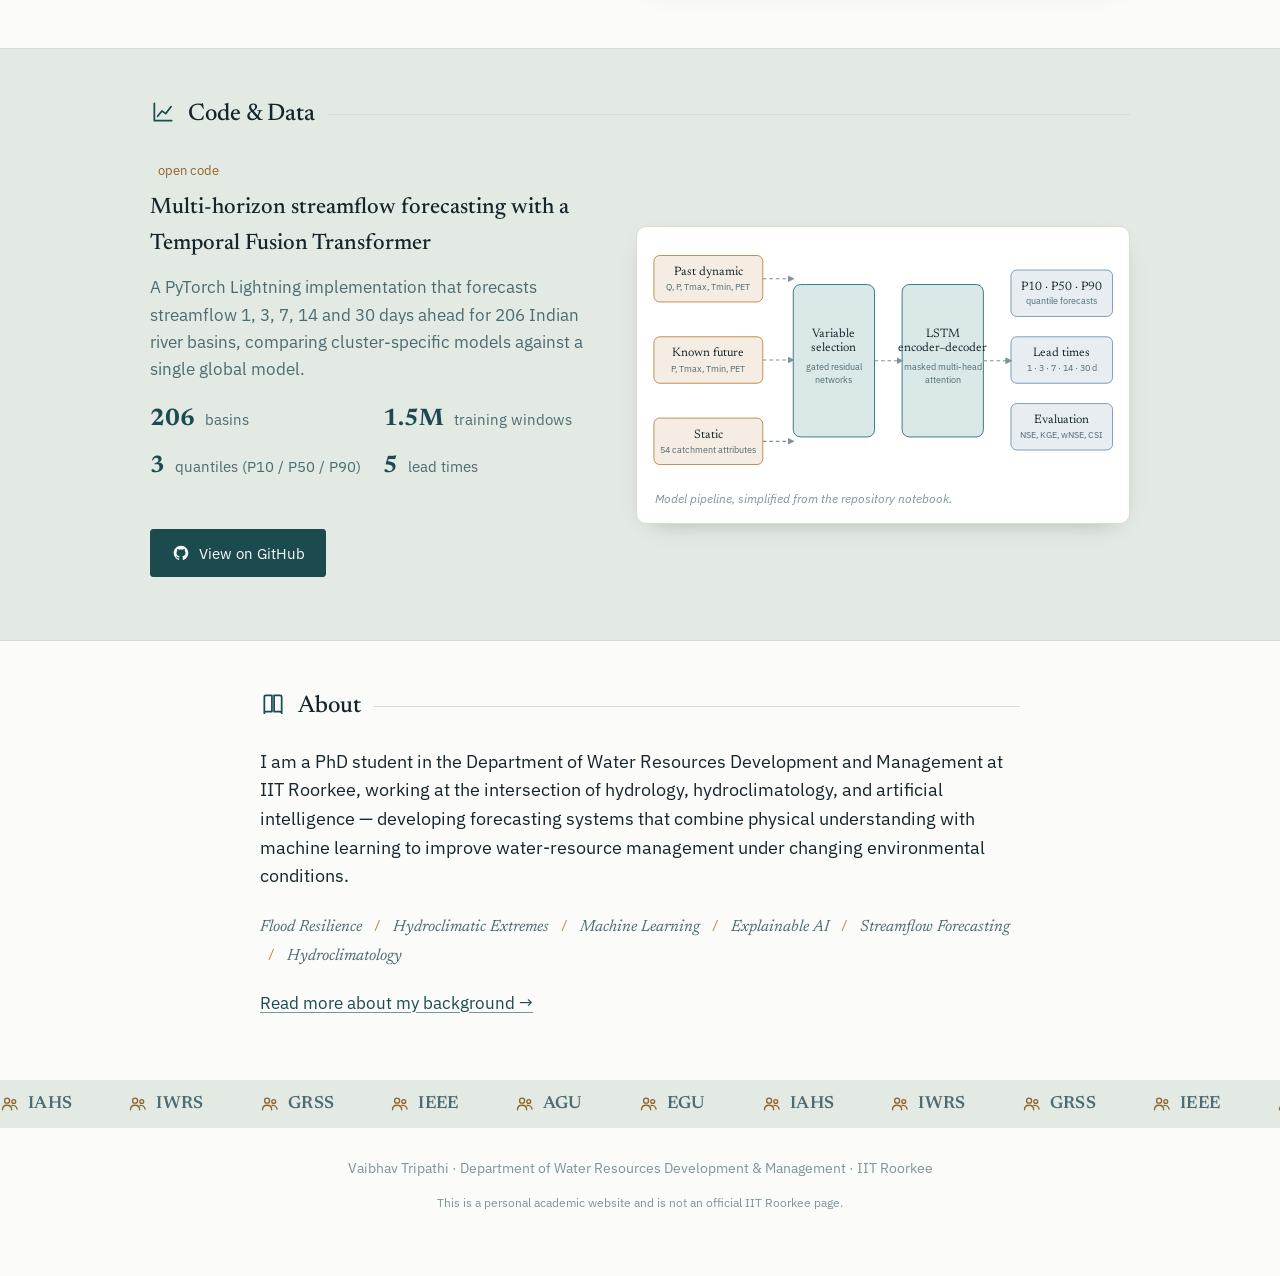
==== commit 38d8b312: "Add ResearchGate profile link to home and contact pages Co-Authored-By: Claude Opus 5.5 <noreply@ant" ====
--- a/index.html
+++ b/index.html
@@ -190,6 +190,7 @@
         <a href="assets/files/Vaibhav_Tripathi_CV.pdf"><svg class="icon"><use href="#icon-download"/></svg>Download CV</a>
         <a href="https://scholar.google.com/citations?hl=en&amp;user=O1Bh_UwAAAAJ&amp;view_op=list_works&amp;sortby=pubdate" id="link-scholar" target="_blank" rel="noopener"><svg class="icon"><use href="#icon-external"/></svg>Google Scholar</a>
         <a href="https://www.linkedin.com/in/vaibhavtripathi08/" id="link-linkedin" target="_blank" rel="noopener"><svg class="icon"><use href="#icon-external"/></svg>LinkedIn</a>
+        <a href="https://www.researchgate.net/profile/Vaibhav-Tripathi-12" id="link-researchgate" target="_blank" rel="noopener"><svg class="icon"><use href="#icon-external"/></svg>ResearchGate</a>
       </div>
     </div>
     <div class="hero-photo">
--- a/assets/css/style.css
+++ b/assets/css/style.css
@@ -1289,3 +1289,5 @@
 .photo-tile.wide-tile img[src*="merz-group"] { object-position: center 30%; }
 .photo-tile.wide-tile img[src*="wright-group"] { object-position: center 35%; }
 .photo-tile.wide-tile img[src*="ivcees-hall"] { object-position: center 45%; } .photo-tile.wide-tile img[src*="ivcees-icise"] { object-position: center 55%; }
+.photo-tile img[src*="s2s2d-lobby"] { object-position: center 35%; }
+.photo-tile img[src*="igarss-selfie"] { object-position: center 38%; }
